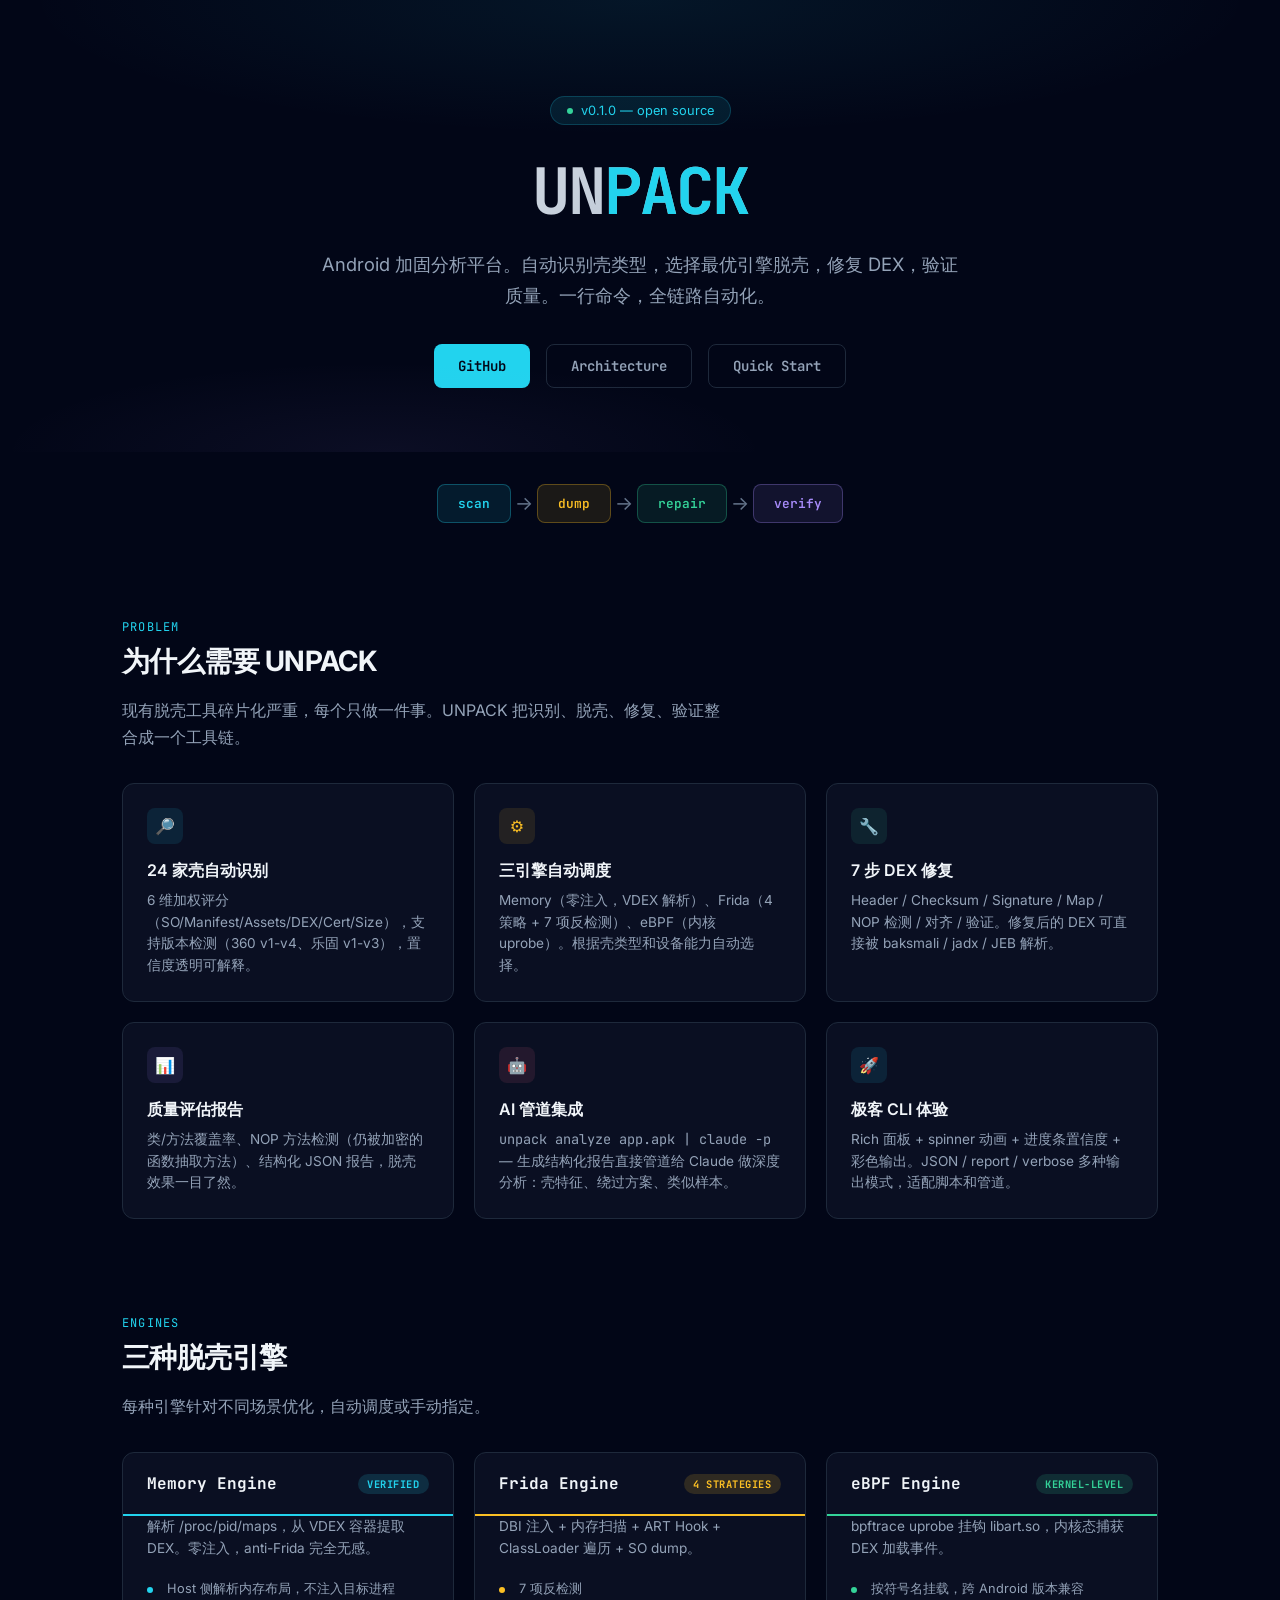
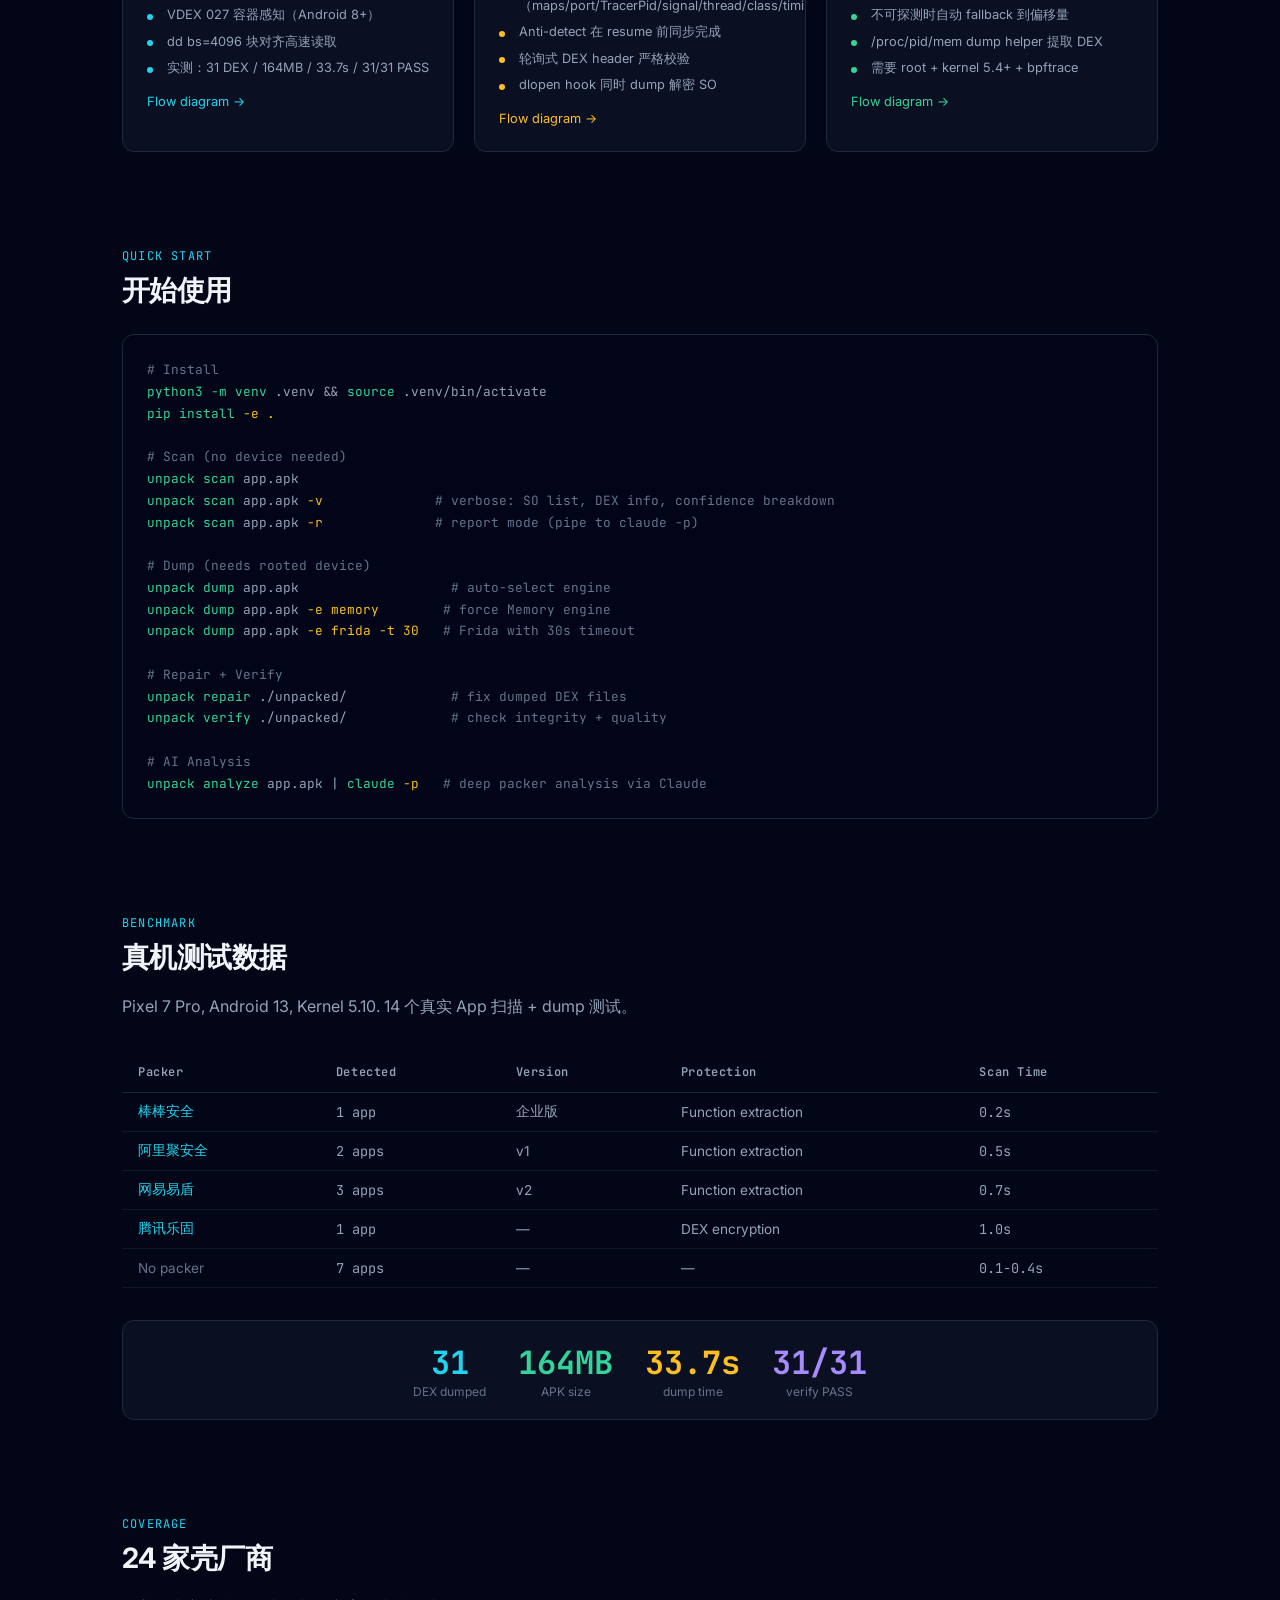
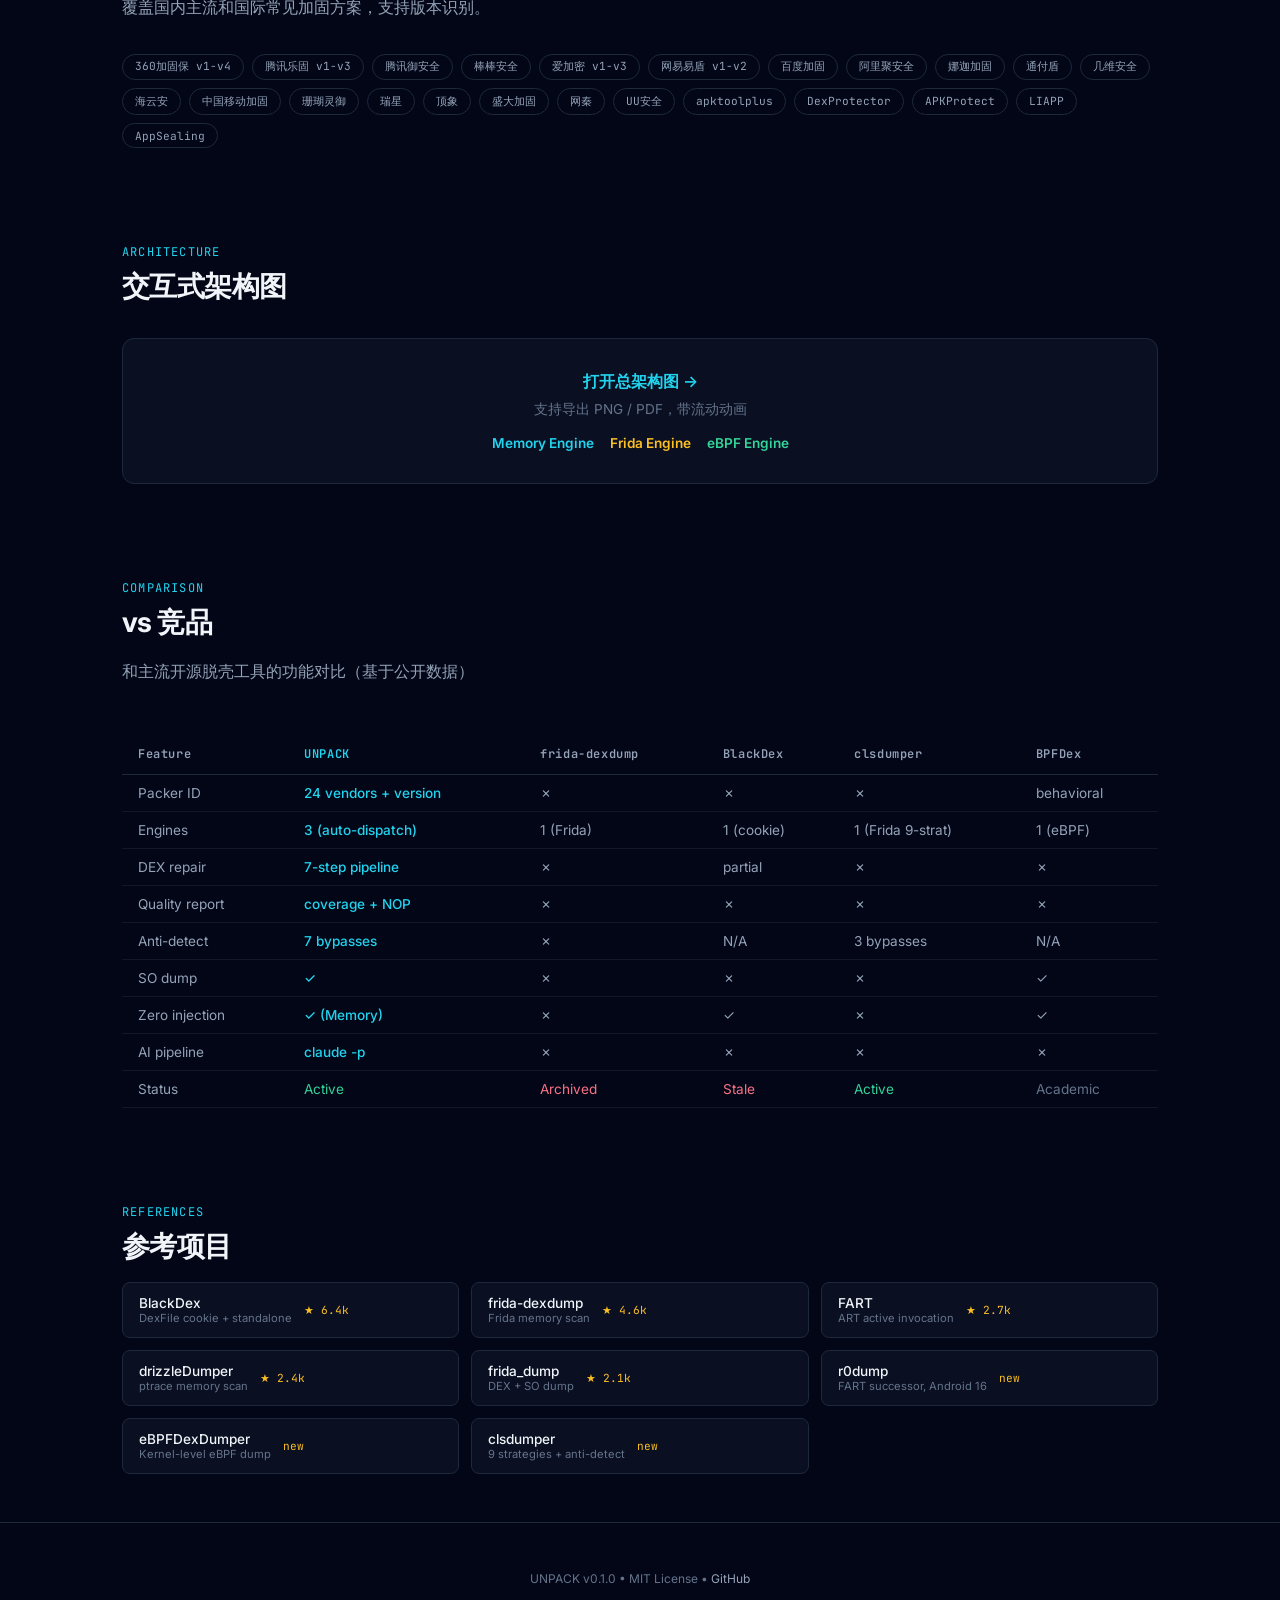
==== docs/index.html @ ff716030 "Add GitHub Pages site + competitor comparison + benchmark update - docs/index.html: professional lan" ====
<!DOCTYPE html>
<html lang="en">
<head>
  <meta charset="UTF-8">
  <meta name="viewport" content="width=device-width, initial-scale=1.0">
  <title>UNPACK — Android Unpacker</title>
  <link href="https://fonts.googleapis.com/css2?family=JetBrains+Mono:wght@400;500;600;700&family=Inter:wght@400;500;600;700&display=swap" rel="stylesheet">
  <style>
    :root {
      --bg: #020617;
      --bg-card: rgba(15, 23, 42, 0.6);
      --border: #1e293b;
      --text: #f1f5f9;
      --text-dim: #94a3b8;
      --text-muted: #64748b;
      --cyan: #22d3ee;
      --emerald: #34d399;
      --amber: #fbbf24;
      --violet: #a78bfa;
      --rose: #fb7185;
    }
    * { margin: 0; padding: 0; box-sizing: border-box; }
    body {
      font-family: 'Inter', system-ui, sans-serif;
      background: var(--bg);
      color: var(--text);
      min-height: 100vh;
      overflow-x: hidden;
    }
    code, .mono { font-family: 'JetBrains Mono', monospace; }

    /* Hero */
    .hero {
      position: relative;
      padding: 6rem 2rem 4rem;
      text-align: center;
      overflow: hidden;
    }
    .hero::before {
      content: '';
      position: absolute;
      inset: 0;
      background:
        radial-gradient(ellipse 80% 50% at 50% 0%, rgba(34,211,238,0.08) 0%, transparent 60%),
        radial-gradient(ellipse 60% 40% at 30% 100%, rgba(167,139,250,0.06) 0%, transparent 50%);
      pointer-events: none;
    }
    .hero-badge {
      display: inline-flex;
      align-items: center;
      gap: 0.5rem;
      background: rgba(34,211,238,0.1);
      border: 1px solid rgba(34,211,238,0.2);
      border-radius: 999px;
      padding: 0.375rem 1rem;
      font-size: 0.8rem;
      color: var(--cyan);
      margin-bottom: 1.5rem;
    }
    .hero-badge .dot {
      width: 6px; height: 6px;
      background: var(--emerald);
      border-radius: 50%;
      animation: pulse 2s infinite;
    }
    @keyframes pulse { 0%,100%{opacity:1} 50%{opacity:0.4} }
    .hero h1 {
      font-family: 'JetBrains Mono', monospace;
      font-size: clamp(2.5rem, 6vw, 4rem);
      font-weight: 700;
      letter-spacing: -0.03em;
      margin-bottom: 1rem;
      background: linear-gradient(135deg, #f1f5f9 0%, #94a3b8 100%);
      -webkit-background-clip: text;
      -webkit-text-fill-color: transparent;
    }
    .hero h1 span { -webkit-text-fill-color: var(--cyan); }
    .hero p {
      font-size: 1.15rem;
      color: var(--text-dim);
      max-width: 640px;
      margin: 0 auto 2rem;
      line-height: 1.7;
    }
    .hero-actions {
      display: flex;
      gap: 1rem;
      justify-content: center;
      flex-wrap: wrap;
    }
    .btn {
      display: inline-flex;
      align-items: center;
      gap: 0.5rem;
      padding: 0.75rem 1.5rem;
      border-radius: 0.5rem;
      font-family: 'JetBrains Mono', monospace;
      font-size: 0.875rem;
      font-weight: 600;
      text-decoration: none;
      transition: all 0.2s;
    }
    .btn-primary {
      background: var(--cyan);
      color: var(--bg);
    }
    .btn-primary:hover { background: #06b6d4; }
    .btn-ghost {
      background: transparent;
      color: var(--text-dim);
      border: 1px solid var(--border);
    }
    .btn-ghost:hover { color: var(--text); border-color: #334155; }

    /* Pipeline */
    .pipeline {
      display: flex;
      justify-content: center;
      gap: 0;
      padding: 2rem 2rem 3rem;
      flex-wrap: wrap;
    }
    .pipe-step {
      display: flex;
      align-items: center;
      gap: 0;
    }
    .pipe-box {
      padding: 0.625rem 1.25rem;
      border-radius: 0.5rem;
      font-family: 'JetBrains Mono', monospace;
      font-size: 0.8rem;
      font-weight: 600;
      border: 1px solid;
    }
    .pipe-arrow {
      color: var(--text-muted);
      font-size: 1.2rem;
      padding: 0 0.25rem;
    }
    .pipe-scan { background: rgba(34,211,238,0.1); border-color: rgba(34,211,238,0.3); color: var(--cyan); }
    .pipe-dump { background: rgba(251,191,36,0.1); border-color: rgba(251,191,36,0.3); color: var(--amber); }
    .pipe-repair { background: rgba(52,211,153,0.1); border-color: rgba(52,211,153,0.3); color: var(--emerald); }
    .pipe-verify { background: rgba(167,139,250,0.1); border-color: rgba(167,139,250,0.3); color: var(--violet); }

    /* Sections */
    .section {
      max-width: 1100px;
      margin: 0 auto;
      padding: 3rem 2rem;
    }
    .section-label {
      font-family: 'JetBrains Mono', monospace;
      font-size: 0.75rem;
      letter-spacing: 0.1em;
      text-transform: uppercase;
      color: var(--cyan);
      margin-bottom: 0.5rem;
    }
    .section h2 {
      font-size: 1.75rem;
      font-weight: 700;
      margin-bottom: 1rem;
      letter-spacing: -0.02em;
    }
    .section-desc {
      color: var(--text-dim);
      font-size: 1rem;
      max-width: 600px;
      margin-bottom: 2rem;
      line-height: 1.7;
    }

    /* Feature grid */
    .features {
      display: grid;
      grid-template-columns: repeat(auto-fit, minmax(300px, 1fr));
      gap: 1.25rem;
    }
    .feature-card {
      background: var(--bg-card);
      border: 1px solid var(--border);
      border-radius: 0.75rem;
      padding: 1.5rem;
      transition: border-color 0.2s;
    }
    .feature-card:hover { border-color: #334155; }
    .feature-icon {
      width: 36px; height: 36px;
      border-radius: 0.5rem;
      display: flex;
      align-items: center;
      justify-content: center;
      font-size: 1rem;
      margin-bottom: 1rem;
    }
    .feature-card h3 {
      font-size: 1rem;
      font-weight: 600;
      margin-bottom: 0.5rem;
    }
    .feature-card p {
      font-size: 0.85rem;
      color: var(--text-dim);
      line-height: 1.6;
    }

    /* Engine cards */
    .engines {
      display: grid;
      grid-template-columns: repeat(auto-fit, minmax(300px, 1fr));
      gap: 1.25rem;
    }
    .engine-card {
      background: var(--bg-card);
      border: 1px solid var(--border);
      border-radius: 0.75rem;
      overflow: hidden;
      transition: border-color 0.2s;
    }
    .engine-card:hover { border-color: #334155; }
    .engine-header {
      padding: 1.25rem 1.5rem;
      display: flex;
      align-items: center;
      justify-content: space-between;
    }
    .engine-header h3 {
      font-family: 'JetBrains Mono', monospace;
      font-size: 1rem;
      font-weight: 700;
    }
    .engine-badge {
      font-family: 'JetBrains Mono', monospace;
      font-size: 0.65rem;
      font-weight: 700;
      padding: 0.2rem 0.6rem;
      border-radius: 999px;
      letter-spacing: 0.05em;
    }
    .engine-body {
      padding: 0 1.5rem 1.5rem;
    }
    .engine-body p {
      font-size: 0.85rem;
      color: var(--text-dim);
      line-height: 1.6;
      margin-bottom: 1rem;
    }
    .engine-body ul {
      list-style: none;
      font-size: 0.8rem;
      color: var(--text-dim);
    }
    .engine-body li {
      padding: 0.3rem 0;
      padding-left: 1.25rem;
      position: relative;
    }
    .engine-body li::before {
      content: '';
      position: absolute;
      left: 0; top: 0.7rem;
      width: 6px; height: 6px;
      border-radius: 50%;
    }
    .engine-link {
      display: inline-flex;
      align-items: center;
      gap: 0.25rem;
      font-size: 0.8rem;
      margin-top: 0.75rem;
      text-decoration: none;
      transition: color 0.2s;
    }

    .e-memory .engine-header { border-bottom: 2px solid var(--cyan); }
    .e-memory .engine-badge { background: rgba(34,211,238,0.15); color: var(--cyan); }
    .e-memory li::before { background: var(--cyan); }
    .e-memory .engine-link { color: var(--cyan); }
    .e-memory .engine-link:hover { color: #06b6d4; }

    .e-frida .engine-header { border-bottom: 2px solid var(--amber); }
    .e-frida .engine-badge { background: rgba(251,191,36,0.15); color: var(--amber); }
    .e-frida li::before { background: var(--amber); }
    .e-frida .engine-link { color: var(--amber); }

    .e-ebpf .engine-header { border-bottom: 2px solid var(--emerald); }
    .e-ebpf .engine-badge { background: rgba(52,211,153,0.15); color: var(--emerald); }
    .e-ebpf li::before { background: var(--emerald); }
    .e-ebpf .engine-link { color: var(--emerald); }

    /* Benchmark */
    .bench-table {
      width: 100%;
      border-collapse: collapse;
      font-size: 0.85rem;
      margin-top: 1rem;
    }
    .bench-table th {
      text-align: left;
      padding: 0.75rem 1rem;
      font-family: 'JetBrains Mono', monospace;
      font-size: 0.75rem;
      font-weight: 600;
      color: var(--text-dim);
      letter-spacing: 0.05em;
      border-bottom: 1px solid var(--border);
    }
    .bench-table td {
      padding: 0.625rem 1rem;
      border-bottom: 1px solid rgba(30,41,59,0.5);
      color: var(--text-dim);
    }
    .bench-table tr:hover td { color: var(--text); }
    .bench-table .packer { color: var(--cyan); font-weight: 500; }
    .bench-table .score { font-family: 'JetBrains Mono', monospace; }

    /* Code block */
    .code-block {
      background: rgba(2, 6, 23, 0.8);
      border: 1px solid var(--border);
      border-radius: 0.75rem;
      padding: 1.5rem;
      overflow-x: auto;
      margin-top: 1.5rem;
    }
    .code-block pre {
      font-family: 'JetBrains Mono', monospace;
      font-size: 0.8rem;
      line-height: 1.7;
      color: var(--text-dim);
    }
    .code-block .cmd { color: var(--emerald); }
    .code-block .flag { color: var(--amber); }
    .code-block .comment { color: var(--text-muted); }

    /* Packer grid */
    .packer-grid {
      display: flex;
      flex-wrap: wrap;
      gap: 0.5rem;
      margin-top: 1rem;
    }
    .packer-tag {
      font-family: 'JetBrains Mono', monospace;
      font-size: 0.7rem;
      padding: 0.3rem 0.75rem;
      border-radius: 999px;
      border: 1px solid var(--border);
      color: var(--text-dim);
      transition: all 0.2s;
    }
    .packer-tag:hover { border-color: var(--cyan); color: var(--cyan); }

    /* Architecture diagram link */
    .arch-banner {
      background: var(--bg-card);
      border: 1px solid var(--border);
      border-radius: 0.75rem;
      padding: 2rem;
      text-align: center;
      margin-top: 2rem;
    }
    .arch-banner a {
      color: var(--cyan);
      text-decoration: none;
      font-weight: 600;
    }
    .arch-banner a:hover { text-decoration: underline; }
    .arch-banner p {
      color: var(--text-muted);
      font-size: 0.85rem;
      margin-top: 0.5rem;
    }

    /* References */
    .ref-grid {
      display: grid;
      grid-template-columns: repeat(auto-fill, minmax(280px, 1fr));
      gap: 0.75rem;
      margin-top: 1rem;
    }
    .ref-item {
      display: flex;
      align-items: center;
      gap: 0.75rem;
      padding: 0.75rem 1rem;
      background: var(--bg-card);
      border: 1px solid var(--border);
      border-radius: 0.5rem;
      text-decoration: none;
      transition: border-color 0.2s;
    }
    .ref-item:hover { border-color: #334155; }
    .ref-stars {
      font-family: 'JetBrains Mono', monospace;
      font-size: 0.7rem;
      color: var(--amber);
      white-space: nowrap;
    }
    .ref-name { font-size: 0.85rem; color: var(--text); font-weight: 500; }
    .ref-desc { font-size: 0.7rem; color: var(--text-muted); }

    /* Footer */
    footer {
      text-align: center;
      padding: 3rem 2rem;
      color: var(--text-muted);
      font-size: 0.75rem;
      border-top: 1px solid var(--border);
    }
    footer a { color: var(--text-dim); text-decoration: none; }
    footer a:hover { color: var(--text); }

    @media (max-width: 640px) {
      .hero { padding: 4rem 1.5rem 2rem; }
      .section { padding: 2rem 1.5rem; }
      .pipeline { gap: 0.25rem; }
      .pipe-box { padding: 0.5rem 0.75rem; font-size: 0.7rem; }
    }
  </style>
</head>
<body>

  <!-- Hero -->
  <section class="hero">
    <div class="hero-badge">
      <span class="dot"></span>
      v0.1.0 &mdash; open source
    </div>
    <h1>UN<span>PACK</span></h1>
    <p>Android 加固分析平台。自动识别壳类型，选择最优引擎脱壳，修复 DEX，验证质量。一行命令，全链路自动化。</p>
    <div class="hero-actions">
      <a href="https://github.com/overkazaf/unpack" class="btn btn-primary">GitHub</a>
      <a href="architecture.html" class="btn btn-ghost">Architecture</a>
      <a href="#quickstart" class="btn btn-ghost">Quick Start</a>
    </div>
  </section>

  <!-- Pipeline -->
  <div class="pipeline">
    <div class="pipe-step"><span class="pipe-box pipe-scan">scan</span><span class="pipe-arrow">&rarr;</span></div>
    <div class="pipe-step"><span class="pipe-box pipe-dump">dump</span><span class="pipe-arrow">&rarr;</span></div>
    <div class="pipe-step"><span class="pipe-box pipe-repair">repair</span><span class="pipe-arrow">&rarr;</span></div>
    <div class="pipe-step"><span class="pipe-box pipe-verify">verify</span></div>
  </div>

  <!-- Why -->
  <section class="section">
    <div class="section-label">Problem</div>
    <h2>为什么需要 UNPACK</h2>
    <p class="section-desc">现有脱壳工具碎片化严重，每个只做一件事。UNPACK 把识别、脱壳、修复、验证整合成一个工具链。</p>
    <div class="features">
      <div class="feature-card">
        <div class="feature-icon" style="background:rgba(34,211,238,0.1);color:var(--cyan)">&#128270;</div>
        <h3>24 家壳自动识别</h3>
        <p>6 维加权评分（SO/Manifest/Assets/DEX/Cert/Size），支持版本检测（360 v1-v4、乐固 v1-v3），置信度透明可解释。</p>
      </div>
      <div class="feature-card">
        <div class="feature-icon" style="background:rgba(251,191,36,0.1);color:var(--amber)">&#9881;</div>
        <h3>三引擎自动调度</h3>
        <p>Memory（零注入，VDEX 解析）、Frida（4 策略 + 7 项反检测）、eBPF（内核 uprobe）。根据壳类型和设备能力自动选择。</p>
      </div>
      <div class="feature-card">
        <div class="feature-icon" style="background:rgba(52,211,153,0.1);color:var(--emerald)">&#128295;</div>
        <h3>7 步 DEX 修复</h3>
        <p>Header / Checksum / Signature / Map / NOP 检测 / 对齐 / 验证。修复后的 DEX 可直接被 baksmali / jadx / JEB 解析。</p>
      </div>
      <div class="feature-card">
        <div class="feature-icon" style="background:rgba(167,139,250,0.1);color:var(--violet)">&#128202;</div>
        <h3>质量评估报告</h3>
        <p>类/方法覆盖率、NOP 方法检测（仍被加密的函数抽取方法）、结构化 JSON 报告，脱壳效果一目了然。</p>
      </div>
      <div class="feature-card">
        <div class="feature-icon" style="background:rgba(251,113,133,0.1);color:var(--rose)">&#129302;</div>
        <h3>AI 管道集成</h3>
        <p><code class="mono">unpack analyze app.apk | claude -p</code> &mdash; 生成结构化报告直接管道给 Claude 做深度分析：壳特征、绕过方案、类似样本。</p>
      </div>
      <div class="feature-card">
        <div class="feature-icon" style="background:rgba(34,211,238,0.1);color:var(--cyan)">&#128640;</div>
        <h3>极客 CLI 体验</h3>
        <p>Rich 面板 + spinner 动画 + 进度条置信度 + 彩色输出。JSON / report / verbose 多种输出模式，适配脚本和管道。</p>
      </div>
    </div>
  </section>

  <!-- Engines -->
  <section class="section">
    <div class="section-label">Engines</div>
    <h2>三种脱壳引擎</h2>
    <p class="section-desc">每种引擎针对不同场景优化，自动调度或手动指定。</p>
    <div class="engines">
      <div class="engine-card e-memory">
        <div class="engine-header">
          <h3>Memory Engine</h3>
          <span class="engine-badge">VERIFIED</span>
        </div>
        <div class="engine-body">
          <p>解析 /proc/pid/maps，从 VDEX 容器提取 DEX。零注入，anti-Frida 完全无感。</p>
          <ul>
            <li>Host 侧解析内存布局，不注入目标进程</li>
            <li>VDEX 027 容器感知（Android 8+）</li>
            <li>dd bs=4096 块对齐高速读取</li>
            <li>实测：31 DEX / 164MB / 33.7s / 31/31 PASS</li>
          </ul>
          <a href="engine-memory.html" class="engine-link">Flow diagram &rarr;</a>
        </div>
      </div>
      <div class="engine-card e-frida">
        <div class="engine-header">
          <h3>Frida Engine</h3>
          <span class="engine-badge">4 STRATEGIES</span>
        </div>
        <div class="engine-body">
          <p>DBI 注入 + 内存扫描 + ART Hook + ClassLoader 遍历 + SO dump。</p>
          <ul>
            <li>7 项反检测（maps/port/TracerPid/signal/thread/class/timing）</li>
            <li>Anti-detect 在 resume 前同步完成</li>
            <li>轮询式 DEX header 严格校验</li>
            <li>dlopen hook 同时 dump 解密 SO</li>
          </ul>
          <a href="engine-frida.html" class="engine-link">Flow diagram &rarr;</a>
        </div>
      </div>
      <div class="engine-card e-ebpf">
        <div class="engine-header">
          <h3>eBPF Engine</h3>
          <span class="engine-badge">KERNEL-LEVEL</span>
        </div>
        <div class="engine-body">
          <p>bpftrace uprobe 挂钩 libart.so，内核态捕获 DEX 加载事件。</p>
          <ul>
            <li>按符号名挂载，跨 Android 版本兼容</li>
            <li>不可探测时自动 fallback 到偏移量</li>
            <li>/proc/pid/mem dump helper 提取 DEX</li>
            <li>需要 root + kernel 5.4+ + bpftrace</li>
          </ul>
          <a href="engine-ebpf.html" class="engine-link">Flow diagram &rarr;</a>
        </div>
      </div>
    </div>
  </section>

  <!-- Quick Start -->
  <section class="section" id="quickstart">
    <div class="section-label">Quick Start</div>
    <h2>开始使用</h2>
    <div class="code-block"><pre><span class="comment"># Install</span>
<span class="cmd">python3 -m venv</span> .venv && <span class="cmd">source</span> .venv/bin/activate
<span class="cmd">pip install</span> <span class="flag">-e .</span>

<span class="comment"># Scan (no device needed)</span>
<span class="cmd">unpack scan</span> app.apk
<span class="cmd">unpack scan</span> app.apk <span class="flag">-v</span>              <span class="comment"># verbose: SO list, DEX info, confidence breakdown</span>
<span class="cmd">unpack scan</span> app.apk <span class="flag">-r</span>              <span class="comment"># report mode (pipe to claude -p)</span>

<span class="comment"># Dump (needs rooted device)</span>
<span class="cmd">unpack dump</span> app.apk                   <span class="comment"># auto-select engine</span>
<span class="cmd">unpack dump</span> app.apk <span class="flag">-e memory</span>        <span class="comment"># force Memory engine</span>
<span class="cmd">unpack dump</span> app.apk <span class="flag">-e frida -t 30</span>   <span class="comment"># Frida with 30s timeout</span>

<span class="comment"># Repair + Verify</span>
<span class="cmd">unpack repair</span> ./unpacked/             <span class="comment"># fix dumped DEX files</span>
<span class="cmd">unpack verify</span> ./unpacked/             <span class="comment"># check integrity + quality</span>

<span class="comment"># AI Analysis</span>
<span class="cmd">unpack analyze</span> app.apk | <span class="cmd">claude</span> <span class="flag">-p</span>   <span class="comment"># deep packer analysis via Claude</span></pre>
    </div>
  </section>

  <!-- Benchmark -->
  <section class="section">
    <div class="section-label">Benchmark</div>
    <h2>真机测试数据</h2>
    <p class="section-desc">Pixel 7 Pro, Android 13, Kernel 5.10. 14 个真实 App 扫描 + dump 测试。</p>
    <table class="bench-table">
      <thead>
        <tr><th>Packer</th><th>Detected</th><th>Version</th><th>Protection</th><th>Scan Time</th></tr>
      </thead>
      <tbody>
        <tr><td class="packer">&#26834;&#26834;&#23433;&#20840;</td><td class="score">1 app</td><td>&#20225;&#19994;&#29256;</td><td>Function extraction</td><td class="score">0.2s</td></tr>
        <tr><td class="packer">&#38463;&#37324;&#32858;&#23433;&#20840;</td><td class="score">2 apps</td><td>v1</td><td>Function extraction</td><td class="score">0.5s</td></tr>
        <tr><td class="packer">&#32593;&#26131;&#26131;&#30462;</td><td class="score">3 apps</td><td>v2</td><td>Function extraction</td><td class="score">0.7s</td></tr>
        <tr><td class="packer">&#33150;&#35759;&#20048;&#22266;</td><td class="score">1 app</td><td>&mdash;</td><td>DEX encryption</td><td class="score">1.0s</td></tr>
        <tr><td style="color:var(--text-muted)">No packer</td><td class="score">7 apps</td><td>&mdash;</td><td>&mdash;</td><td class="score">0.1-0.4s</td></tr>
      </tbody>
    </table>

    <div style="margin-top:2rem; padding:1.25rem; background:var(--bg-card); border:1px solid var(--border); border-radius:0.75rem;">
      <div style="display:flex; gap:2rem; flex-wrap:wrap; justify-content:center; text-align:center;">
        <div>
          <div style="font-family:'JetBrains Mono',monospace; font-size:2rem; font-weight:700; color:var(--cyan);">31</div>
          <div style="font-size:0.75rem; color:var(--text-muted);">DEX dumped</div>
        </div>
        <div>
          <div style="font-family:'JetBrains Mono',monospace; font-size:2rem; font-weight:700; color:var(--emerald);">164MB</div>
          <div style="font-size:0.75rem; color:var(--text-muted);">APK size</div>
        </div>
        <div>
          <div style="font-family:'JetBrains Mono',monospace; font-size:2rem; font-weight:700; color:var(--amber);">33.7s</div>
          <div style="font-size:0.75rem; color:var(--text-muted);">dump time</div>
        </div>
        <div>
          <div style="font-family:'JetBrains Mono',monospace; font-size:2rem; font-weight:700; color:var(--violet);">31/31</div>
          <div style="font-size:0.75rem; color:var(--text-muted);">verify PASS</div>
        </div>
      </div>
    </div>
  </section>

  <!-- Supported Packers -->
  <section class="section">
    <div class="section-label">Coverage</div>
    <h2>24 家壳厂商</h2>
    <p class="section-desc">覆盖国内主流和国际常见加固方案，支持版本识别。</p>
    <div class="packer-grid">
      <span class="packer-tag">360&#21152;&#22266;&#20445; v1-v4</span>
      <span class="packer-tag">&#33150;&#35759;&#20048;&#22266; v1-v3</span>
      <span class="packer-tag">&#33150;&#35759;&#24481;&#23433;&#20840;</span>
      <span class="packer-tag">&#26834;&#26834;&#23433;&#20840;</span>
      <span class="packer-tag">&#29233;&#21152;&#23494; v1-v3</span>
      <span class="packer-tag">&#32593;&#26131;&#26131;&#30462; v1-v2</span>
      <span class="packer-tag">&#30334;&#24230;&#21152;&#22266;</span>
      <span class="packer-tag">&#38463;&#37324;&#32858;&#23433;&#20840;</span>
      <span class="packer-tag">&#23068;&#36838;&#21152;&#22266;</span>
      <span class="packer-tag">&#36890;&#20184;&#30462;</span>
      <span class="packer-tag">&#20960;&#32500;&#23433;&#20840;</span>
      <span class="packer-tag">&#28023;&#20113;&#23433;</span>
      <span class="packer-tag">&#20013;&#22269;&#31227;&#21160;&#21152;&#22266;</span>
      <span class="packer-tag">&#29642;&#29786;&#28789;&#24481;</span>
      <span class="packer-tag">&#29790;&#26143;</span>
      <span class="packer-tag">&#39030;&#35937;</span>
      <span class="packer-tag">&#30427;&#22823;&#21152;&#22266;</span>
      <span class="packer-tag">&#32593;&#31206;</span>
      <span class="packer-tag">UU&#23433;&#20840;</span>
      <span class="packer-tag">apktoolplus</span>
      <span class="packer-tag">DexProtector</span>
      <span class="packer-tag">APKProtect</span>
      <span class="packer-tag">LIAPP</span>
      <span class="packer-tag">AppSealing</span>
    </div>
  </section>

  <!-- Architecture -->
  <section class="section">
    <div class="section-label">Architecture</div>
    <h2>交互式架构图</h2>
    <div class="arch-banner">
      <a href="architecture.html">打开总架构图 &rarr;</a>
      <p>支持导出 PNG / PDF，带流动动画</p>
      <div style="display:flex; gap:1rem; justify-content:center; margin-top:1rem;">
        <a href="engine-memory.html" style="color:var(--cyan); font-size:0.85rem; text-decoration:none;">Memory Engine</a>
        <a href="engine-frida.html" style="color:var(--amber); font-size:0.85rem; text-decoration:none;">Frida Engine</a>
        <a href="engine-ebpf.html" style="color:var(--emerald); font-size:0.85rem; text-decoration:none;">eBPF Engine</a>
      </div>
    </div>
  </section>

  <!-- Comparison -->
  <section class="section">
    <div class="section-label">Comparison</div>
    <h2>vs 竞品</h2>
    <p class="section-desc">和主流开源脱壳工具的功能对比（基于公开数据）</p>
    <div style="overflow-x:auto;">
    <table class="bench-table" style="min-width:700px;">
      <thead>
        <tr><th>Feature</th><th style="color:var(--cyan)">UNPACK</th><th>frida-dexdump</th><th>BlackDex</th><th>clsdumper</th><th>BPFDex</th></tr>
      </thead>
      <tbody>
        <tr><td>Packer ID</td><td class="packer">24 vendors + version</td><td>&#10007;</td><td>&#10007;</td><td>&#10007;</td><td>behavioral</td></tr>
        <tr><td>Engines</td><td class="packer">3 (auto-dispatch)</td><td>1 (Frida)</td><td>1 (cookie)</td><td>1 (Frida 9-strat)</td><td>1 (eBPF)</td></tr>
        <tr><td>DEX repair</td><td class="packer">7-step pipeline</td><td>&#10007;</td><td>partial</td><td>&#10007;</td><td>&#10007;</td></tr>
        <tr><td>Quality report</td><td class="packer">coverage + NOP</td><td>&#10007;</td><td>&#10007;</td><td>&#10007;</td><td>&#10007;</td></tr>
        <tr><td>Anti-detect</td><td class="packer">7 bypasses</td><td>&#10007;</td><td>N/A</td><td>3 bypasses</td><td>N/A</td></tr>
        <tr><td>SO dump</td><td class="packer">&#10003;</td><td>&#10007;</td><td>&#10007;</td><td>&#10007;</td><td>&#10003;</td></tr>
        <tr><td>Zero injection</td><td class="packer">&#10003; (Memory)</td><td>&#10007;</td><td>&#10003;</td><td>&#10007;</td><td>&#10003;</td></tr>
        <tr><td>AI pipeline</td><td class="packer">claude -p</td><td>&#10007;</td><td>&#10007;</td><td>&#10007;</td><td>&#10007;</td></tr>
        <tr><td>Status</td><td style="color:var(--emerald)">Active</td><td style="color:var(--rose)">Archived</td><td style="color:var(--rose)">Stale</td><td style="color:var(--emerald)">Active</td><td style="color:var(--text-muted)">Academic</td></tr>
      </tbody>
    </table>
    </div>
  </section>

  <!-- References -->
  <section class="section">
    <div class="section-label">References</div>
    <h2>参考项目</h2>
    <div class="ref-grid">
      <a href="https://github.com/CodingGay/BlackDex" class="ref-item"><div><div class="ref-name">BlackDex</div><div class="ref-desc">DexFile cookie + standalone</div></div><span class="ref-stars">&#9733; 6.4k</span></a>
      <a href="https://github.com/hluwa/frida-dexdump" class="ref-item"><div><div class="ref-name">frida-dexdump</div><div class="ref-desc">Frida memory scan</div></div><span class="ref-stars">&#9733; 4.6k</span></a>
      <a href="https://github.com/hanbinglengyue/FART" class="ref-item"><div><div class="ref-name">FART</div><div class="ref-desc">ART active invocation</div></div><span class="ref-stars">&#9733; 2.7k</span></a>
      <a href="https://github.com/DrizzleRisk/drizzleDumper" class="ref-item"><div><div class="ref-name">drizzleDumper</div><div class="ref-desc">ptrace memory scan</div></div><span class="ref-stars">&#9733; 2.4k</span></a>
      <a href="https://github.com/lasting-yang/frida_dump" class="ref-item"><div><div class="ref-name">frida_dump</div><div class="ref-desc">DEX + SO dump</div></div><span class="ref-stars">&#9733; 2.1k</span></a>
      <a href="https://github.com/tiwe0/r0dump" class="ref-item"><div><div class="ref-name">r0dump</div><div class="ref-desc">FART successor, Android 16</div></div><span class="ref-stars">new</span></a>
      <a href="https://github.com/LLeavesG/eBPFDexDumper" class="ref-item"><div><div class="ref-name">eBPFDexDumper</div><div class="ref-desc">Kernel-level eBPF dump</div></div><span class="ref-stars">new</span></a>
      <a href="https://github.com/TheQmaks/clsdumper" class="ref-item"><div><div class="ref-name">clsdumper</div><div class="ref-desc">9 strategies + anti-detect</div></div><span class="ref-stars">new</span></a>
    </div>
  </section>

  <footer>
    <p>UNPACK v0.1.0 &bull; MIT License &bull; <a href="https://github.com/overkazaf/unpack">GitHub</a></p>
  </footer>

</body>
</html>
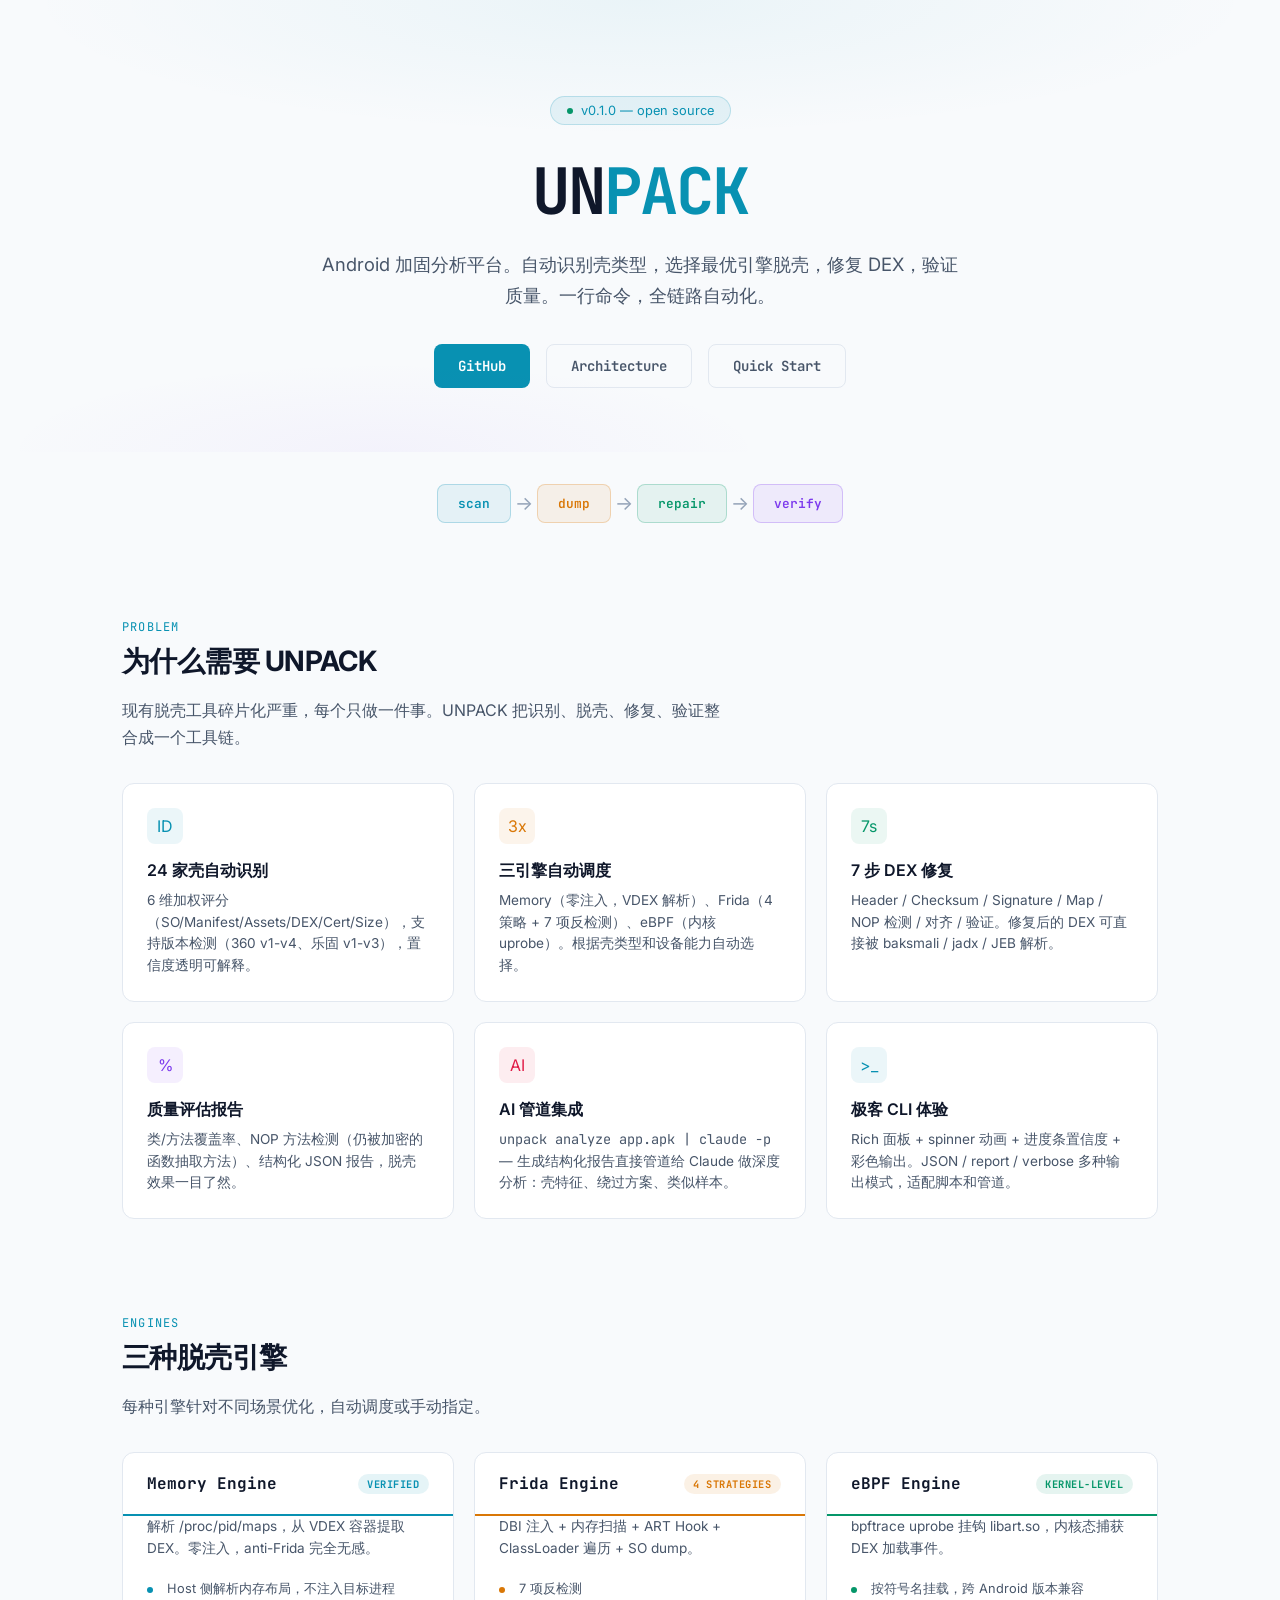
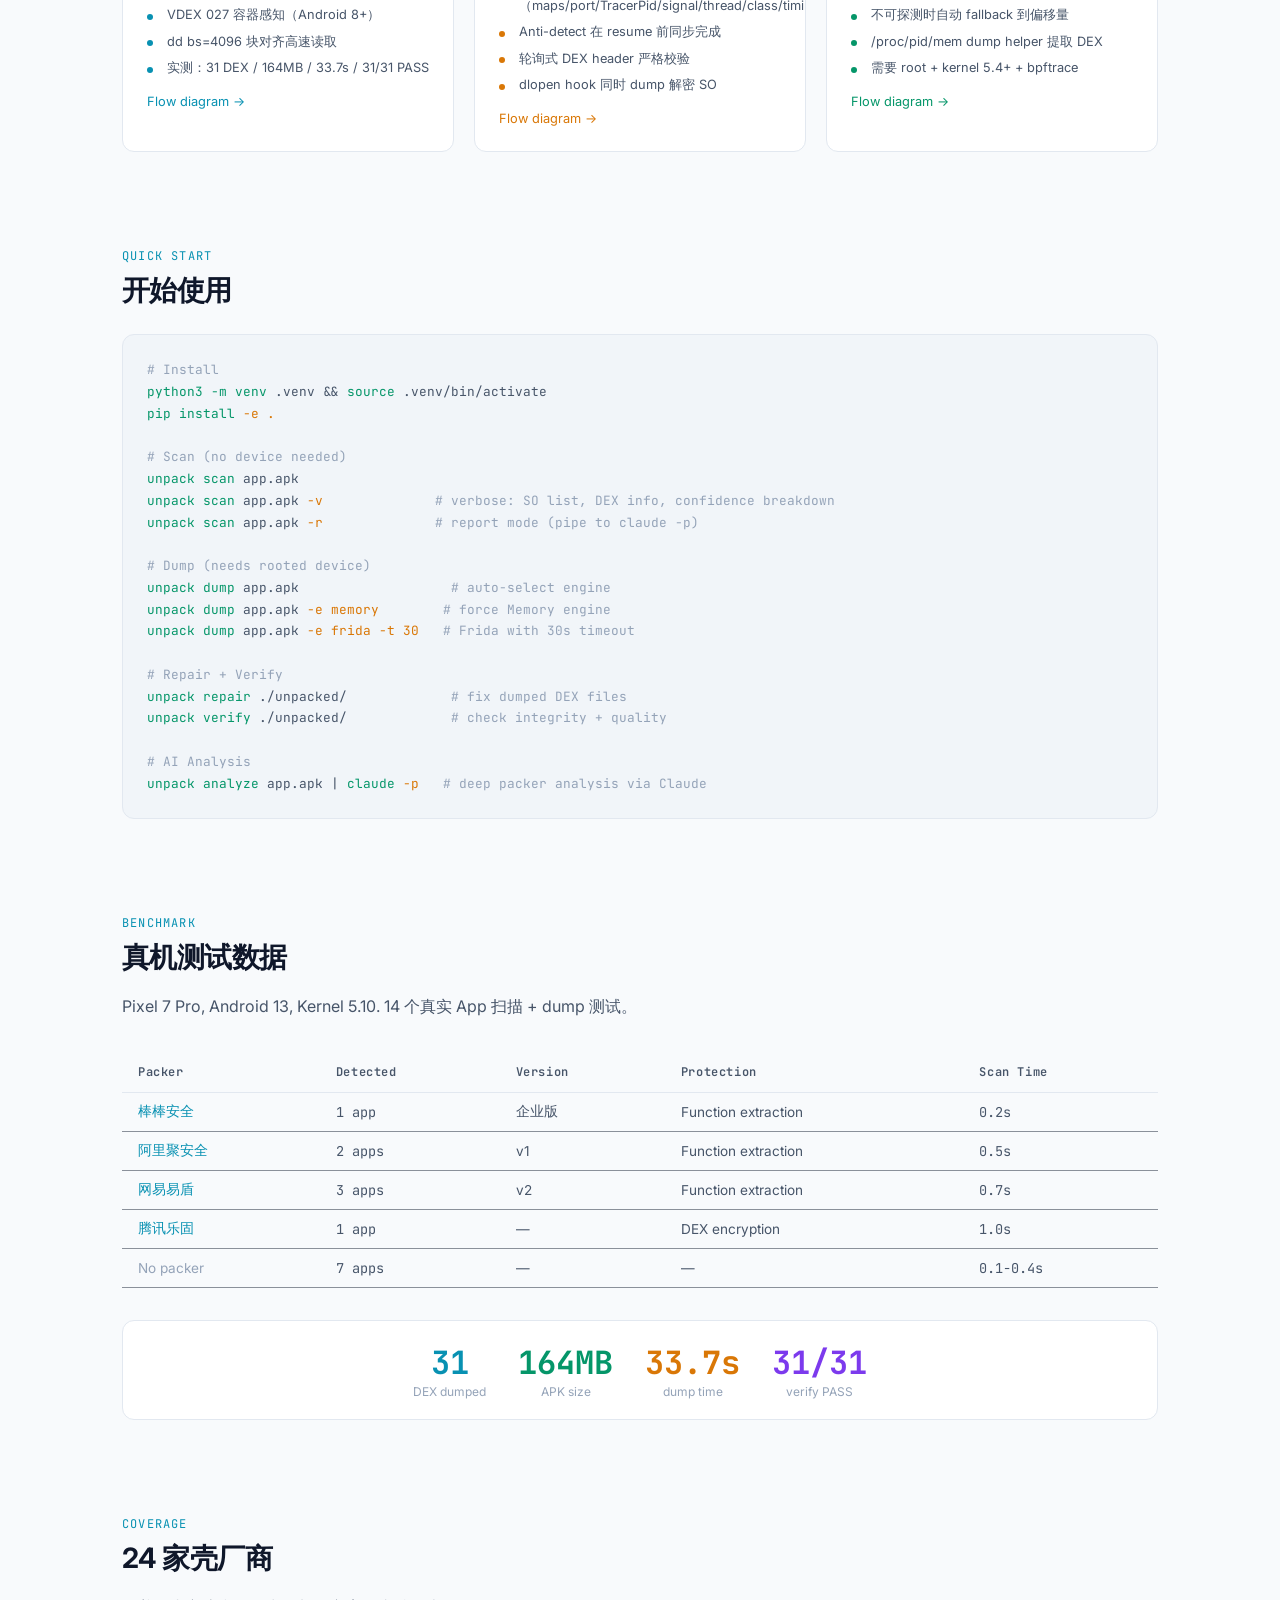
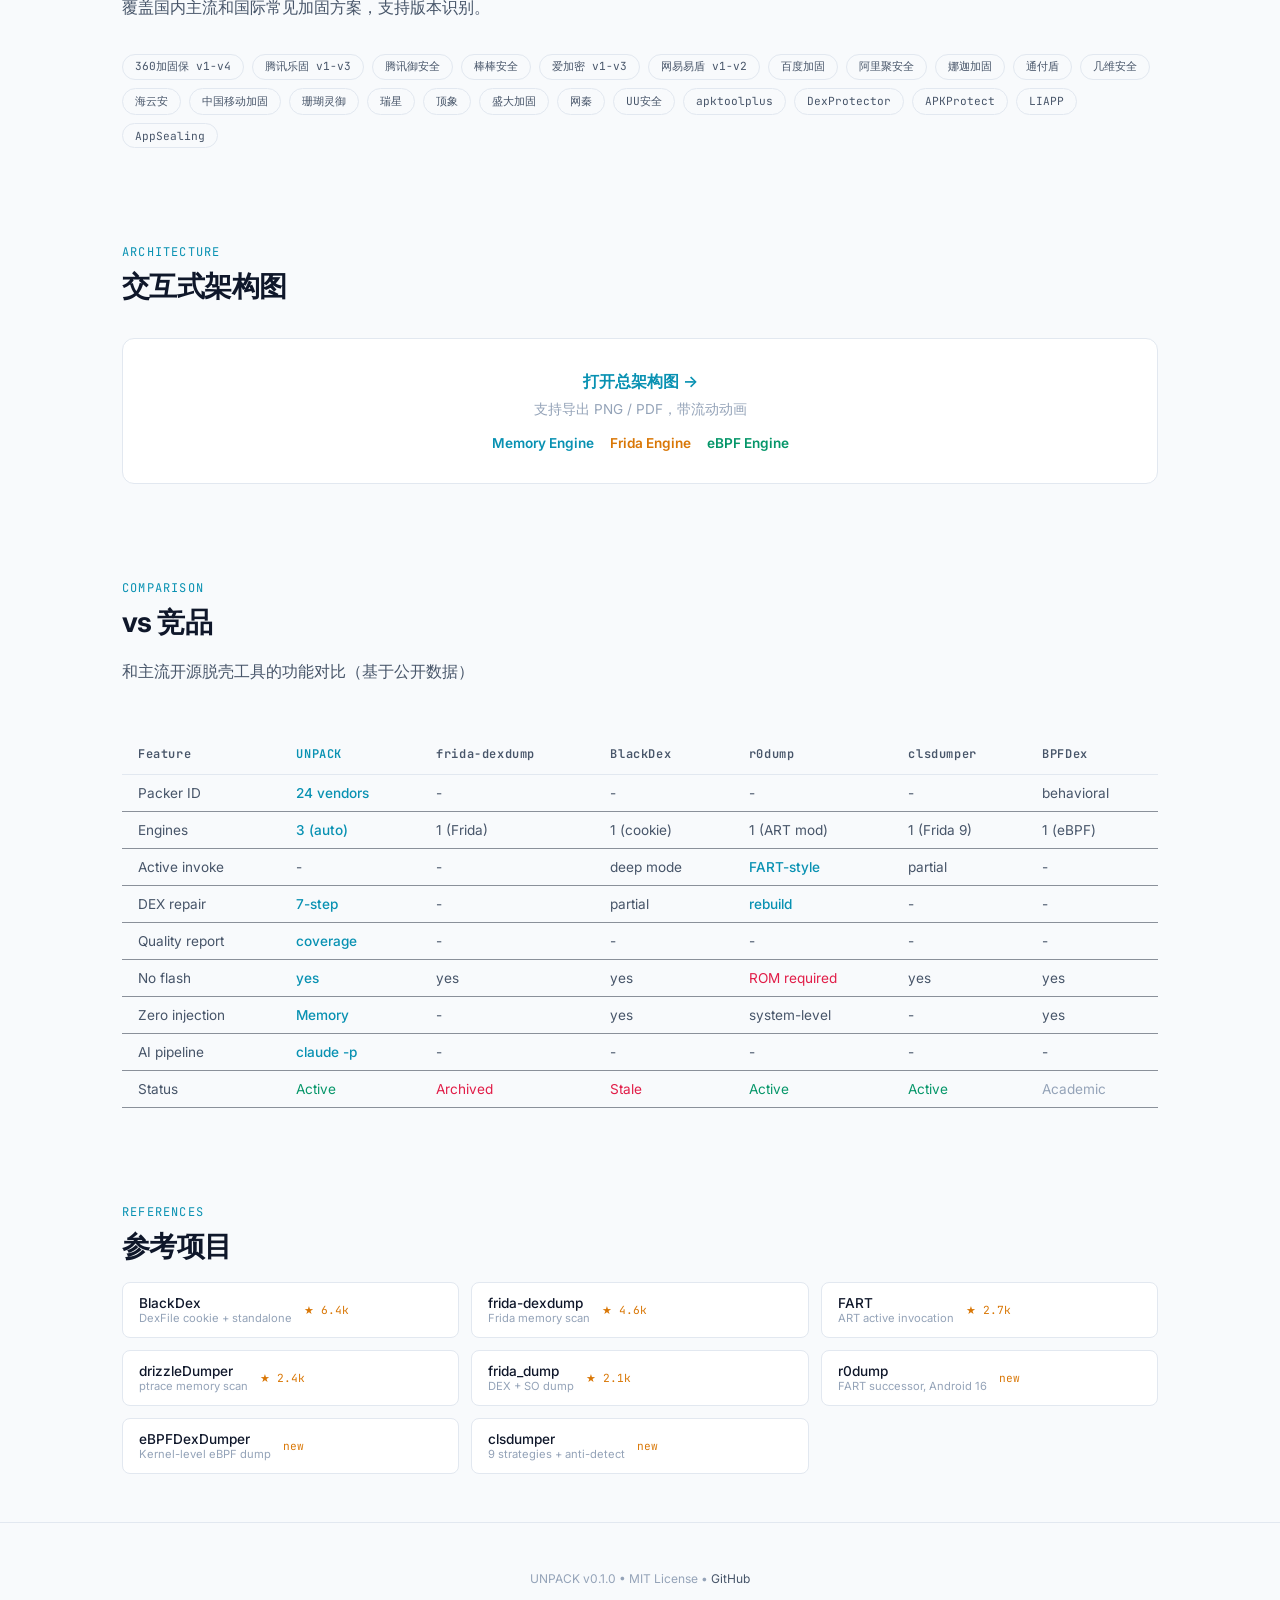
==== commit 127cbf32: "Light theme + r0dump comparison + remove emojis - Pages: switch to light/neutral theme (white bg, sl" ====
--- a/docs/index.html
+++ b/docs/index.html
@@ -7,17 +7,17 @@
   <link href="https://fonts.googleapis.com/css2?family=JetBrains+Mono:wght@400;500;600;700&family=Inter:wght@400;500;600;700&display=swap" rel="stylesheet">
   <style>
     :root {
-      --bg: #020617;
-      --bg-card: rgba(15, 23, 42, 0.6);
-      --border: #1e293b;
-      --text: #f1f5f9;
-      --text-dim: #94a3b8;
-      --text-muted: #64748b;
-      --cyan: #22d3ee;
-      --emerald: #34d399;
-      --amber: #fbbf24;
-      --violet: #a78bfa;
-      --rose: #fb7185;
+      --bg: #f8fafc;
+      --bg-card: #ffffff;
+      --border: #e2e8f0;
+      --text: #0f172a;
+      --text-dim: #475569;
+      --text-muted: #94a3b8;
+      --cyan: #0891b2;
+      --emerald: #059669;
+      --amber: #d97706;
+      --violet: #7c3aed;
+      --rose: #e11d48;
     }
     * { margin: 0; padding: 0; box-sizing: border-box; }
     body {
@@ -41,16 +41,16 @@
       position: absolute;
       inset: 0;
       background:
-        radial-gradient(ellipse 80% 50% at 50% 0%, rgba(34,211,238,0.08) 0%, transparent 60%),
-        radial-gradient(ellipse 60% 40% at 30% 100%, rgba(167,139,250,0.06) 0%, transparent 50%);
+        radial-gradient(ellipse 80% 50% at 50% 0%, rgba(8,145,178,0.06) 0%, transparent 60%),
+        radial-gradient(ellipse 60% 40% at 30% 100%, rgba(124,58,237,0.04) 0%, transparent 50%);
       pointer-events: none;
     }
     .hero-badge {
       display: inline-flex;
       align-items: center;
       gap: 0.5rem;
-      background: rgba(34,211,238,0.1);
-      border: 1px solid rgba(34,211,238,0.2);
+      background: rgba(8,145,178,0.08);
+      border: 1px solid rgba(8,145,178,0.2);
       border-radius: 999px;
       padding: 0.375rem 1rem;
       font-size: 0.8rem;
@@ -70,11 +70,9 @@
       font-weight: 700;
       letter-spacing: -0.03em;
       margin-bottom: 1rem;
-      background: linear-gradient(135deg, #f1f5f9 0%, #94a3b8 100%);
-      -webkit-background-clip: text;
-      -webkit-text-fill-color: transparent;
-    }
-    .hero h1 span { -webkit-text-fill-color: var(--cyan); }
+      color: var(--text);
+    }
+    .hero h1 span { color: var(--cyan); }
     .hero p {
       font-size: 1.15rem;
       color: var(--text-dim);
@@ -102,15 +100,15 @@
     }
     .btn-primary {
       background: var(--cyan);
-      color: var(--bg);
-    }
-    .btn-primary:hover { background: #06b6d4; }
+      color: #fff;
+    }
+    .btn-primary:hover { background: #0e7490; }
     .btn-ghost {
       background: transparent;
       color: var(--text-dim);
       border: 1px solid var(--border);
     }
-    .btn-ghost:hover { color: var(--text); border-color: #334155; }
+    .btn-ghost:hover { color: var(--text); border-color: #94a3b8; }
 
     /* Pipeline */
     .pipeline {
@@ -138,10 +136,10 @@
       font-size: 1.2rem;
       padding: 0 0.25rem;
     }
-    .pipe-scan { background: rgba(34,211,238,0.1); border-color: rgba(34,211,238,0.3); color: var(--cyan); }
-    .pipe-dump { background: rgba(251,191,36,0.1); border-color: rgba(251,191,36,0.3); color: var(--amber); }
-    .pipe-repair { background: rgba(52,211,153,0.1); border-color: rgba(52,211,153,0.3); color: var(--emerald); }
-    .pipe-verify { background: rgba(167,139,250,0.1); border-color: rgba(167,139,250,0.3); color: var(--violet); }
+    .pipe-scan { background: rgba(8,145,178,0.08); border-color: rgba(8,145,178,0.25); color: var(--cyan); }
+    .pipe-dump { background: rgba(217,119,6,0.08); border-color: rgba(217,119,6,0.25); color: var(--amber); }
+    .pipe-repair { background: rgba(5,150,105,0.08); border-color: rgba(5,150,105,0.25); color: var(--emerald); }
+    .pipe-verify { background: rgba(124,58,237,0.08); border-color: rgba(124,58,237,0.25); color: var(--violet); }
 
     /* Sections */
     .section {
@@ -184,7 +182,7 @@
       padding: 1.5rem;
       transition: border-color 0.2s;
     }
-    .feature-card:hover { border-color: #334155; }
+    .feature-card:hover { border-color: #cbd5e1; box-shadow: 0 1px 3px rgba(0,0,0,0.06); }
     .feature-icon {
       width: 36px; height: 36px;
       border-radius: 0.5rem;
@@ -218,7 +216,7 @@
       overflow: hidden;
       transition: border-color 0.2s;
     }
-    .engine-card:hover { border-color: #334155; }
+    .engine-card:hover { border-color: #cbd5e1; box-shadow: 0 1px 3px rgba(0,0,0,0.06); }
     .engine-header {
       padding: 1.25rem 1.5rem;
       display: flex;
@@ -275,18 +273,18 @@
     }
 
     .e-memory .engine-header { border-bottom: 2px solid var(--cyan); }
-    .e-memory .engine-badge { background: rgba(34,211,238,0.15); color: var(--cyan); }
+    .e-memory .engine-badge { background: rgba(8,145,178,0.1); color: var(--cyan); }
     .e-memory li::before { background: var(--cyan); }
     .e-memory .engine-link { color: var(--cyan); }
     .e-memory .engine-link:hover { color: #06b6d4; }
 
     .e-frida .engine-header { border-bottom: 2px solid var(--amber); }
-    .e-frida .engine-badge { background: rgba(251,191,36,0.15); color: var(--amber); }
+    .e-frida .engine-badge { background: rgba(217,119,6,0.1); color: var(--amber); }
     .e-frida li::before { background: var(--amber); }
     .e-frida .engine-link { color: var(--amber); }
 
     .e-ebpf .engine-header { border-bottom: 2px solid var(--emerald); }
-    .e-ebpf .engine-badge { background: rgba(52,211,153,0.15); color: var(--emerald); }
+    .e-ebpf .engine-badge { background: rgba(5,150,105,0.1); color: var(--emerald); }
     .e-ebpf li::before { background: var(--emerald); }
     .e-ebpf .engine-link { color: var(--emerald); }
 
@@ -318,7 +316,7 @@
 
     /* Code block */
     .code-block {
-      background: rgba(2, 6, 23, 0.8);
+      background: #f1f5f9;
       border: 1px solid var(--border);
       border-radius: 0.75rem;
       padding: 1.5rem;
@@ -392,7 +390,7 @@
       text-decoration: none;
       transition: border-color 0.2s;
     }
-    .ref-item:hover { border-color: #334155; }
+    .ref-item:hover { border-color: #cbd5e1; box-shadow: 0 1px 3px rgba(0,0,0,0.06); }
     .ref-stars {
       font-family: 'JetBrains Mono', monospace;
       font-size: 0.7rem;
@@ -453,32 +451,32 @@
     <p class="section-desc">现有脱壳工具碎片化严重，每个只做一件事。UNPACK 把识别、脱壳、修复、验证整合成一个工具链。</p>
     <div class="features">
       <div class="feature-card">
-        <div class="feature-icon" style="background:rgba(34,211,238,0.1);color:var(--cyan)">&#128270;</div>
+        <div class="feature-icon" style="background:rgba(8,145,178,0.08);color:var(--cyan)">ID</div>
         <h3>24 家壳自动识别</h3>
         <p>6 维加权评分（SO/Manifest/Assets/DEX/Cert/Size），支持版本检测（360 v1-v4、乐固 v1-v3），置信度透明可解释。</p>
       </div>
       <div class="feature-card">
-        <div class="feature-icon" style="background:rgba(251,191,36,0.1);color:var(--amber)">&#9881;</div>
+        <div class="feature-icon" style="background:rgba(217,119,6,0.08);color:var(--amber)">3x</div>
         <h3>三引擎自动调度</h3>
         <p>Memory（零注入，VDEX 解析）、Frida（4 策略 + 7 项反检测）、eBPF（内核 uprobe）。根据壳类型和设备能力自动选择。</p>
       </div>
       <div class="feature-card">
-        <div class="feature-icon" style="background:rgba(52,211,153,0.1);color:var(--emerald)">&#128295;</div>
+        <div class="feature-icon" style="background:rgba(5,150,105,0.08);color:var(--emerald)">7s</div>
         <h3>7 步 DEX 修复</h3>
         <p>Header / Checksum / Signature / Map / NOP 检测 / 对齐 / 验证。修复后的 DEX 可直接被 baksmali / jadx / JEB 解析。</p>
       </div>
       <div class="feature-card">
-        <div class="feature-icon" style="background:rgba(167,139,250,0.1);color:var(--violet)">&#128202;</div>
+        <div class="feature-icon" style="background:rgba(124,58,237,0.08);color:var(--violet)">%</div>
         <h3>质量评估报告</h3>
         <p>类/方法覆盖率、NOP 方法检测（仍被加密的函数抽取方法）、结构化 JSON 报告，脱壳效果一目了然。</p>
       </div>
       <div class="feature-card">
-        <div class="feature-icon" style="background:rgba(251,113,133,0.1);color:var(--rose)">&#129302;</div>
+        <div class="feature-icon" style="background:rgba(225,29,72,0.08);color:var(--rose)">AI</div>
         <h3>AI 管道集成</h3>
         <p><code class="mono">unpack analyze app.apk | claude -p</code> &mdash; 生成结构化报告直接管道给 Claude 做深度分析：壳特征、绕过方案、类似样本。</p>
       </div>
       <div class="feature-card">
-        <div class="feature-icon" style="background:rgba(34,211,238,0.1);color:var(--cyan)">&#128640;</div>
+        <div class="feature-icon" style="background:rgba(8,145,178,0.08);color:var(--cyan)">&gt;_</div>
         <h3>极客 CLI 体验</h3>
         <p>Rich 面板 + spinner 动画 + 进度条置信度 + 彩色输出。JSON / report / verbose 多种输出模式，适配脚本和管道。</p>
       </div>
@@ -665,18 +663,18 @@
     <div style="overflow-x:auto;">
     <table class="bench-table" style="min-width:700px;">
       <thead>
-        <tr><th>Feature</th><th style="color:var(--cyan)">UNPACK</th><th>frida-dexdump</th><th>BlackDex</th><th>clsdumper</th><th>BPFDex</th></tr>
+        <tr><th>Feature</th><th style="color:var(--cyan)">UNPACK</th><th>frida-dexdump</th><th>BlackDex</th><th>r0dump</th><th>clsdumper</th><th>BPFDex</th></tr>
       </thead>
       <tbody>
-        <tr><td>Packer ID</td><td class="packer">24 vendors + version</td><td>&#10007;</td><td>&#10007;</td><td>&#10007;</td><td>behavioral</td></tr>
-        <tr><td>Engines</td><td class="packer">3 (auto-dispatch)</td><td>1 (Frida)</td><td>1 (cookie)</td><td>1 (Frida 9-strat)</td><td>1 (eBPF)</td></tr>
-        <tr><td>DEX repair</td><td class="packer">7-step pipeline</td><td>&#10007;</td><td>partial</td><td>&#10007;</td><td>&#10007;</td></tr>
-        <tr><td>Quality report</td><td class="packer">coverage + NOP</td><td>&#10007;</td><td>&#10007;</td><td>&#10007;</td><td>&#10007;</td></tr>
-        <tr><td>Anti-detect</td><td class="packer">7 bypasses</td><td>&#10007;</td><td>N/A</td><td>3 bypasses</td><td>N/A</td></tr>
-        <tr><td>SO dump</td><td class="packer">&#10003;</td><td>&#10007;</td><td>&#10007;</td><td>&#10007;</td><td>&#10003;</td></tr>
-        <tr><td>Zero injection</td><td class="packer">&#10003; (Memory)</td><td>&#10007;</td><td>&#10003;</td><td>&#10007;</td><td>&#10003;</td></tr>
-        <tr><td>AI pipeline</td><td class="packer">claude -p</td><td>&#10007;</td><td>&#10007;</td><td>&#10007;</td><td>&#10007;</td></tr>
-        <tr><td>Status</td><td style="color:var(--emerald)">Active</td><td style="color:var(--rose)">Archived</td><td style="color:var(--rose)">Stale</td><td style="color:var(--emerald)">Active</td><td style="color:var(--text-muted)">Academic</td></tr>
+        <tr><td>Packer ID</td><td class="packer">24 vendors</td><td>-</td><td>-</td><td>-</td><td>-</td><td>behavioral</td></tr>
+        <tr><td>Engines</td><td class="packer">3 (auto)</td><td>1 (Frida)</td><td>1 (cookie)</td><td>1 (ART mod)</td><td>1 (Frida 9)</td><td>1 (eBPF)</td></tr>
+        <tr><td>Active invoke</td><td>-</td><td>-</td><td>deep mode</td><td class="packer">FART-style</td><td>partial</td><td>-</td></tr>
+        <tr><td>DEX repair</td><td class="packer">7-step</td><td>-</td><td>partial</td><td class="packer">rebuild</td><td>-</td><td>-</td></tr>
+        <tr><td>Quality report</td><td class="packer">coverage</td><td>-</td><td>-</td><td>-</td><td>-</td><td>-</td></tr>
+        <tr><td>No flash</td><td class="packer">yes</td><td>yes</td><td>yes</td><td style="color:var(--rose)">ROM required</td><td>yes</td><td>yes</td></tr>
+        <tr><td>Zero injection</td><td class="packer">Memory</td><td>-</td><td>yes</td><td>system-level</td><td>-</td><td>yes</td></tr>
+        <tr><td>AI pipeline</td><td class="packer">claude -p</td><td>-</td><td>-</td><td>-</td><td>-</td><td>-</td></tr>
+        <tr><td>Status</td><td style="color:var(--emerald)">Active</td><td style="color:var(--rose)">Archived</td><td style="color:var(--rose)">Stale</td><td style="color:var(--emerald)">Active</td><td style="color:var(--emerald)">Active</td><td style="color:var(--text-muted)">Academic</td></tr>
       </tbody>
     </table>
     </div>
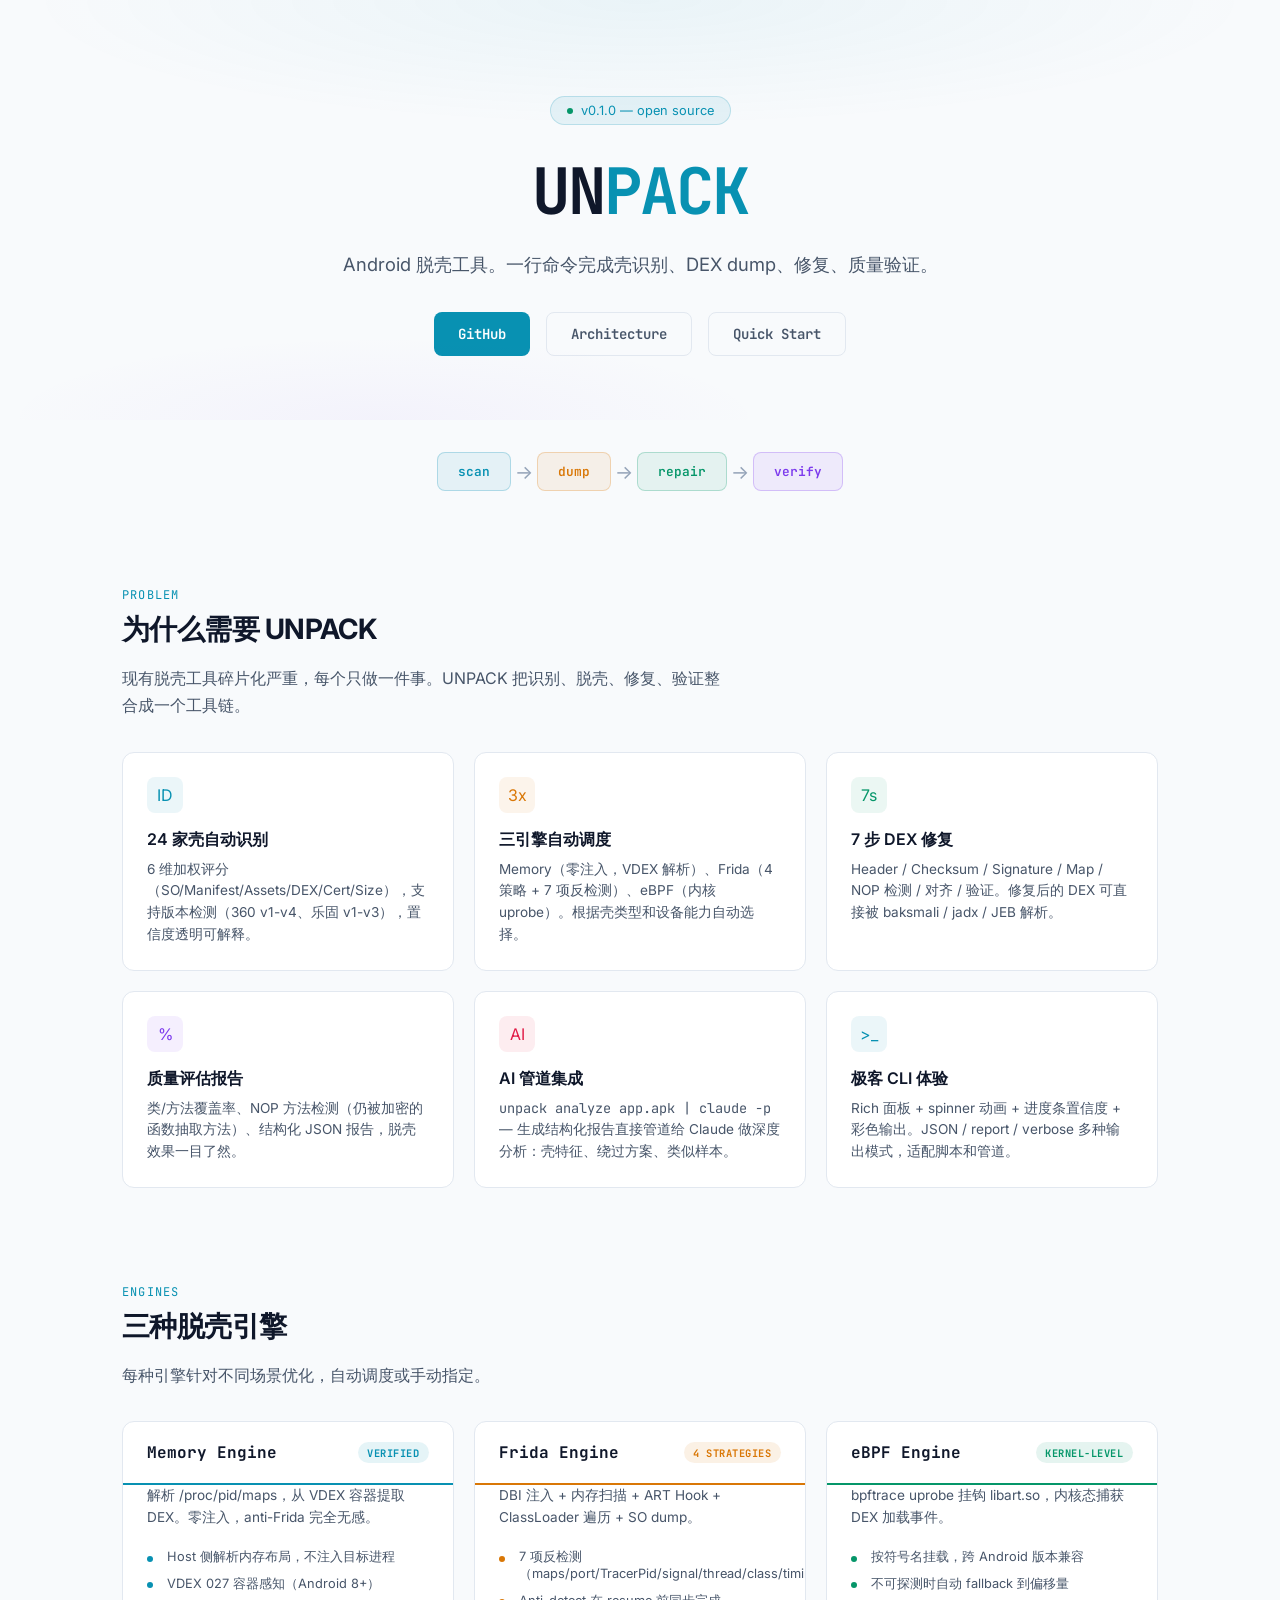
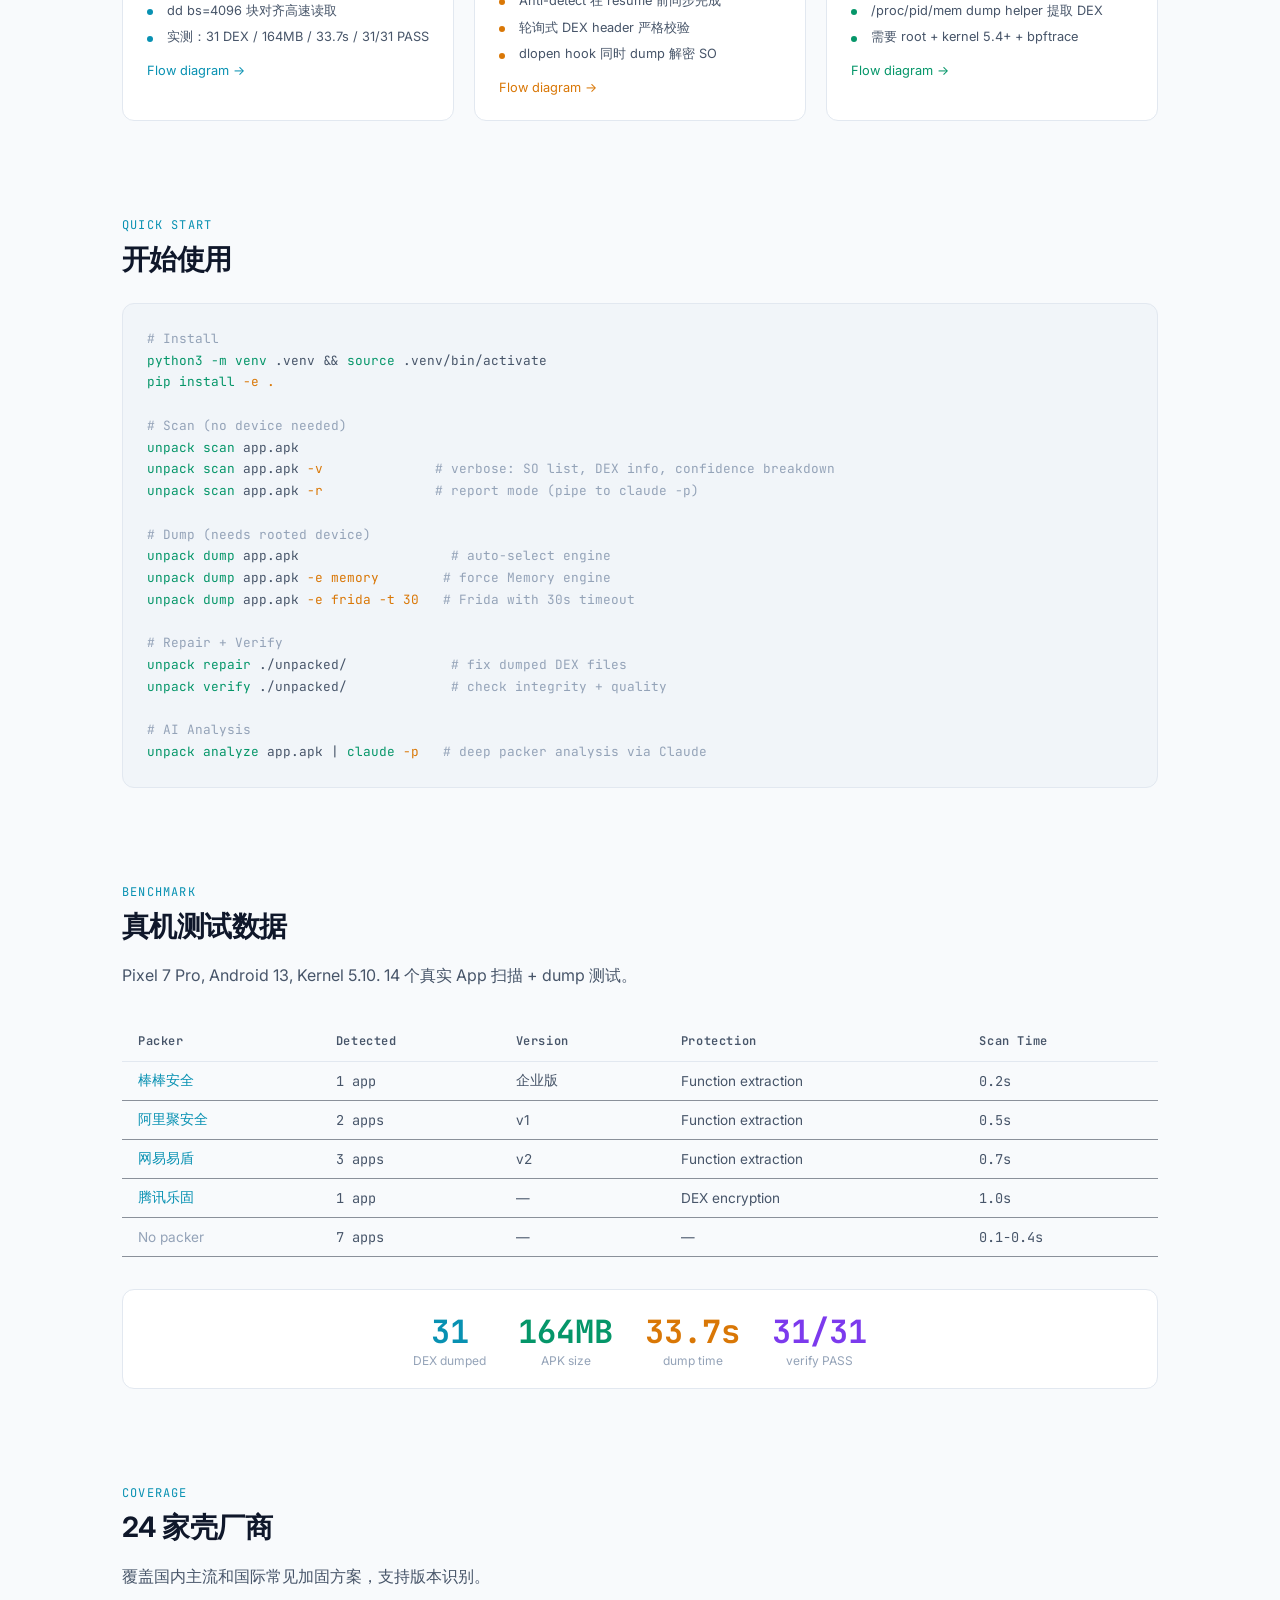
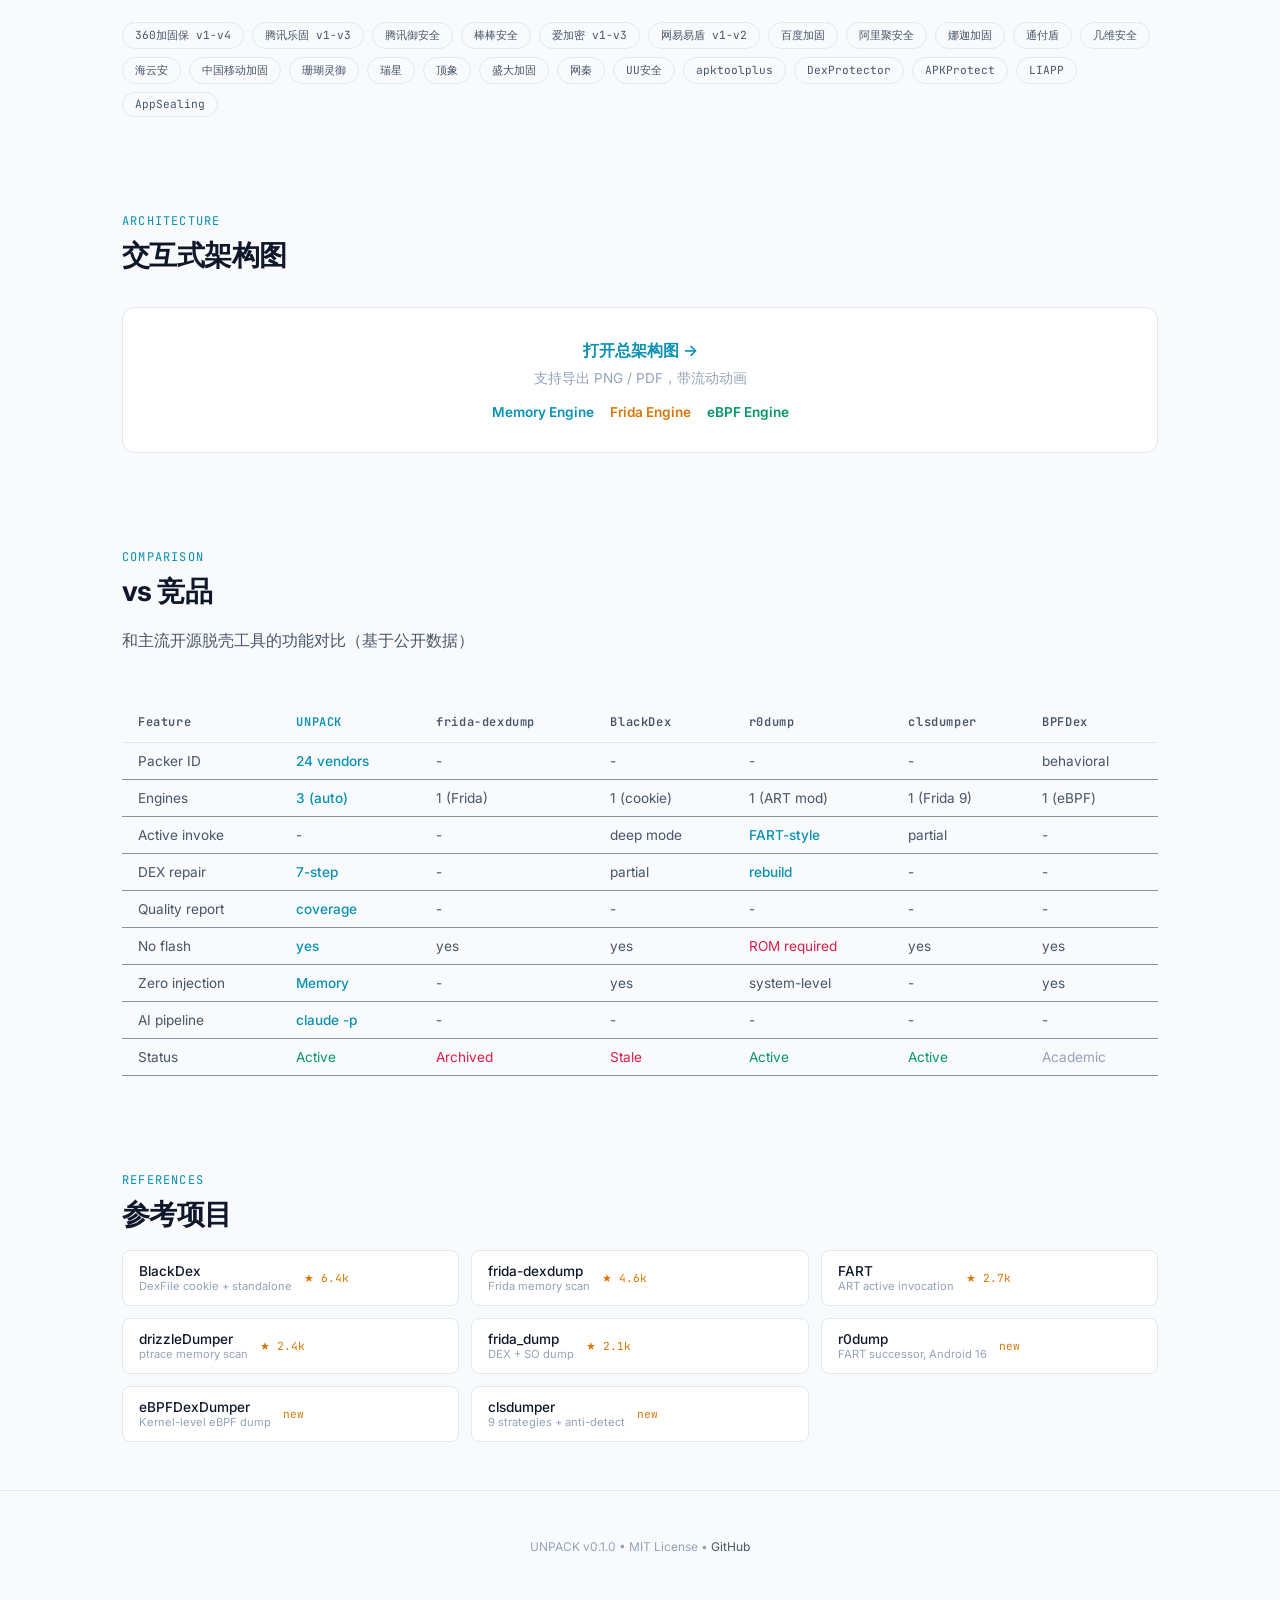
==== commit b959cb9c: "Add Web UI + fix project description - web.py: Flask app with 7 API routes (scan/dump/repair/verify/" ====
--- a/docs/index.html
+++ b/docs/index.html
@@ -428,7 +428,7 @@
       v0.1.0 &mdash; open source
     </div>
     <h1>UN<span>PACK</span></h1>
-    <p>Android 加固分析平台。自动识别壳类型，选择最优引擎脱壳，修复 DEX，验证质量。一行命令，全链路自动化。</p>
+    <p>Android 脱壳工具。一行命令完成壳识别、DEX dump、修复、质量验证。</p>
     <div class="hero-actions">
       <a href="https://github.com/overkazaf/unpack" class="btn btn-primary">GitHub</a>
       <a href="architecture.html" class="btn btn-ghost">Architecture</a>
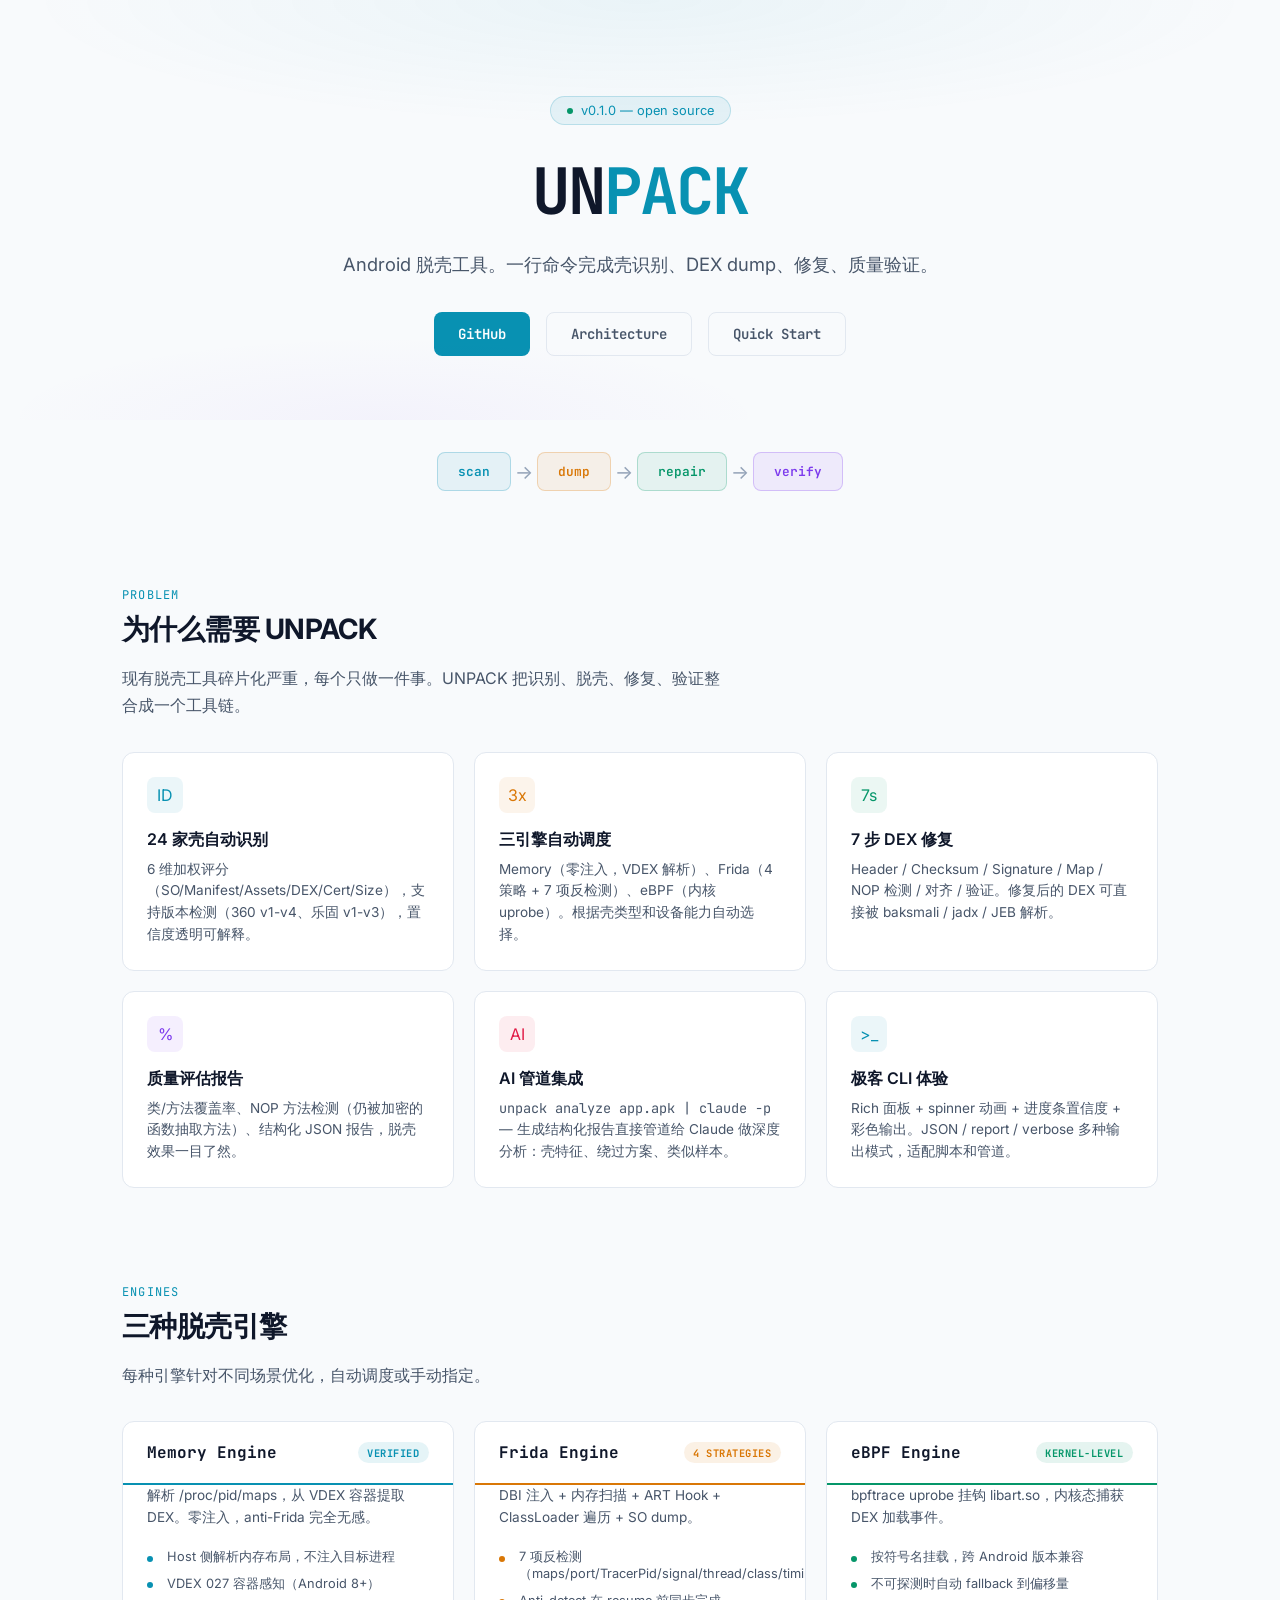
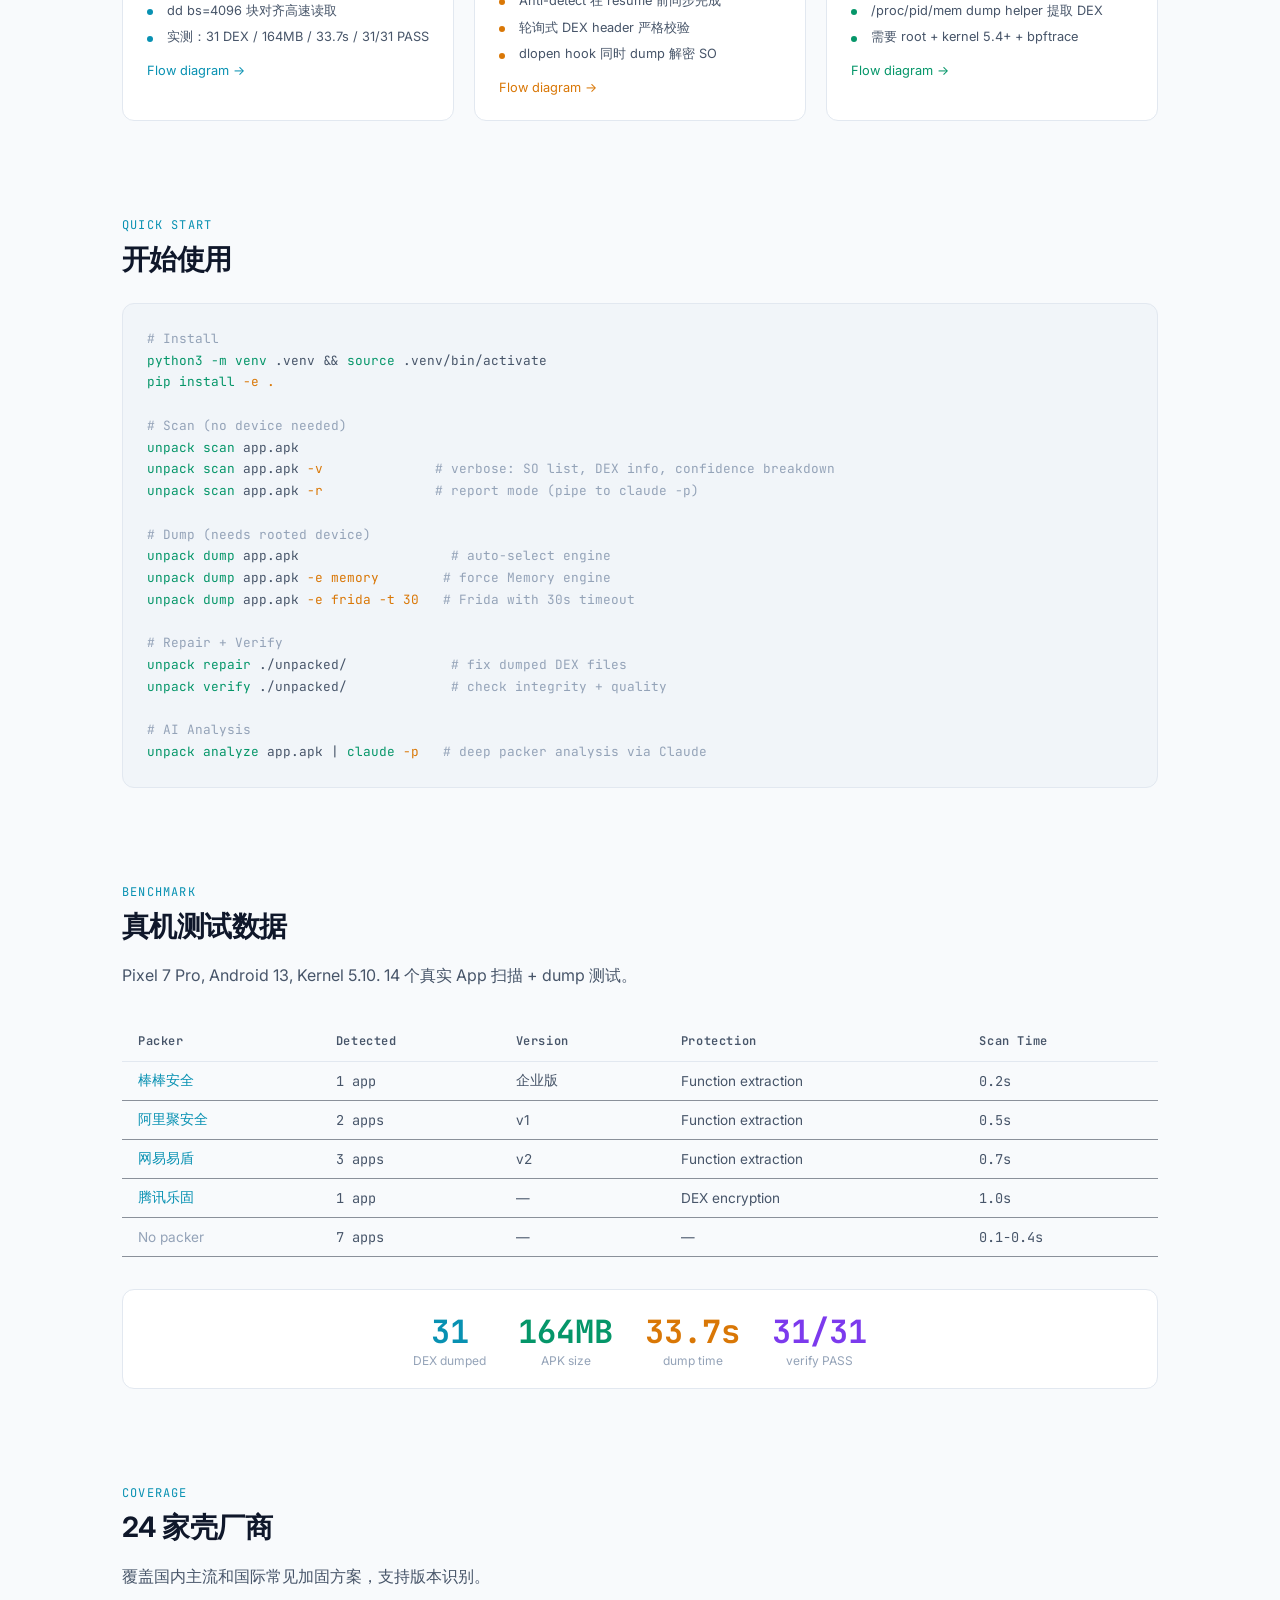
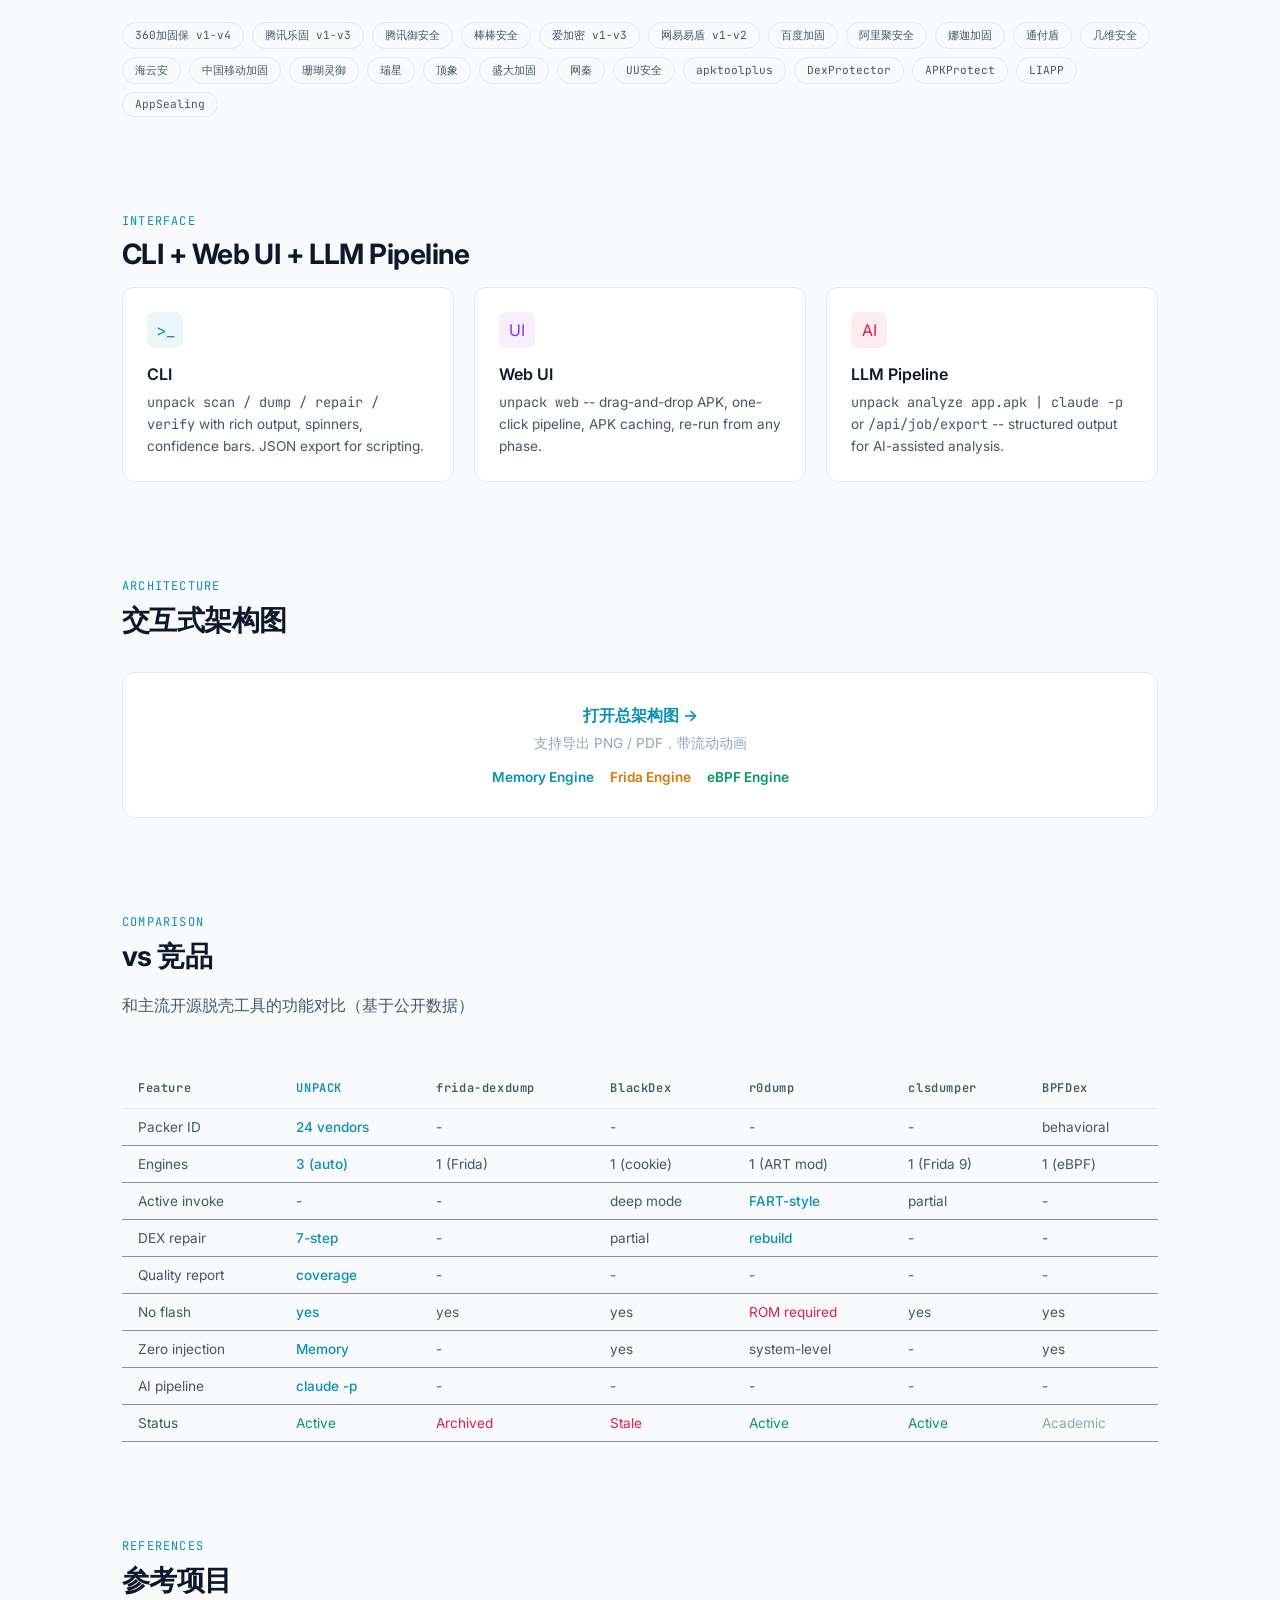
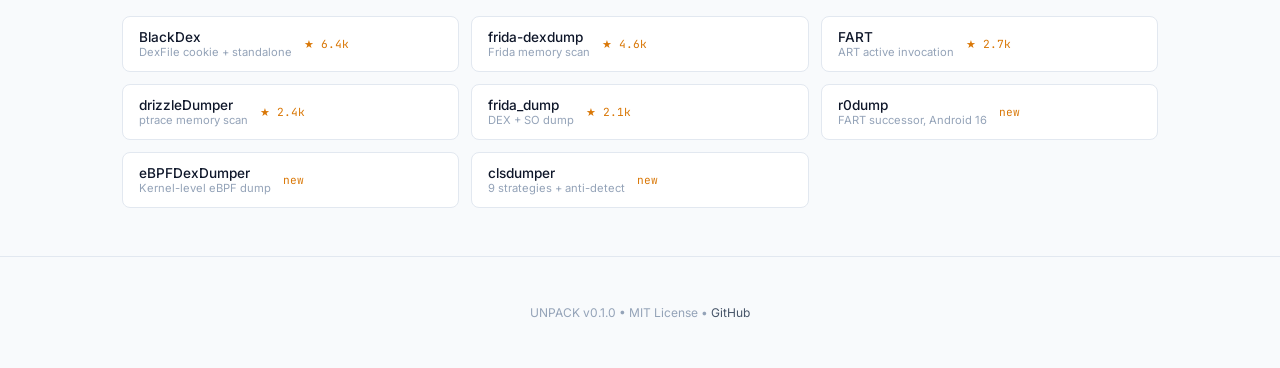
==== commit 39b48088: "Add APK caching, re-run from any phase, LLM export API - web.py: APK cache by SHA-256, /api/cache li" ====
--- a/docs/index.html
+++ b/docs/index.html
@@ -640,6 +640,29 @@
     </div>
   </section>
 
+  <!-- Web UI + LLM -->
+  <section class="section">
+    <div class="section-label">Interface</div>
+    <h2>CLI + Web UI + LLM Pipeline</h2>
+    <div class="features" style="grid-template-columns: repeat(auto-fit, minmax(250px, 1fr))">
+      <div class="feature-card">
+        <div class="feature-icon" style="background:rgba(8,145,178,0.08);color:var(--cyan)">>_</div>
+        <h3>CLI</h3>
+        <p><code class="mono">unpack scan / dump / repair / verify</code> with rich output, spinners, confidence bars. JSON export for scripting.</p>
+      </div>
+      <div class="feature-card">
+        <div class="feature-icon" style="background:rgba(124,58,237,0.08);color:var(--violet)">UI</div>
+        <h3>Web UI</h3>
+        <p><code class="mono">unpack web</code> -- drag-and-drop APK, one-click pipeline, APK caching, re-run from any phase.</p>
+      </div>
+      <div class="feature-card">
+        <div class="feature-icon" style="background:rgba(225,29,72,0.08);color:var(--rose)">AI</div>
+        <h3>LLM Pipeline</h3>
+        <p><code class="mono">unpack analyze app.apk | claude -p</code> or <code class="mono">/api/job/export</code> -- structured output for AI-assisted analysis.</p>
+      </div>
+    </div>
+  </section>
+
   <!-- Architecture -->
   <section class="section">
     <div class="section-label">Architecture</div>
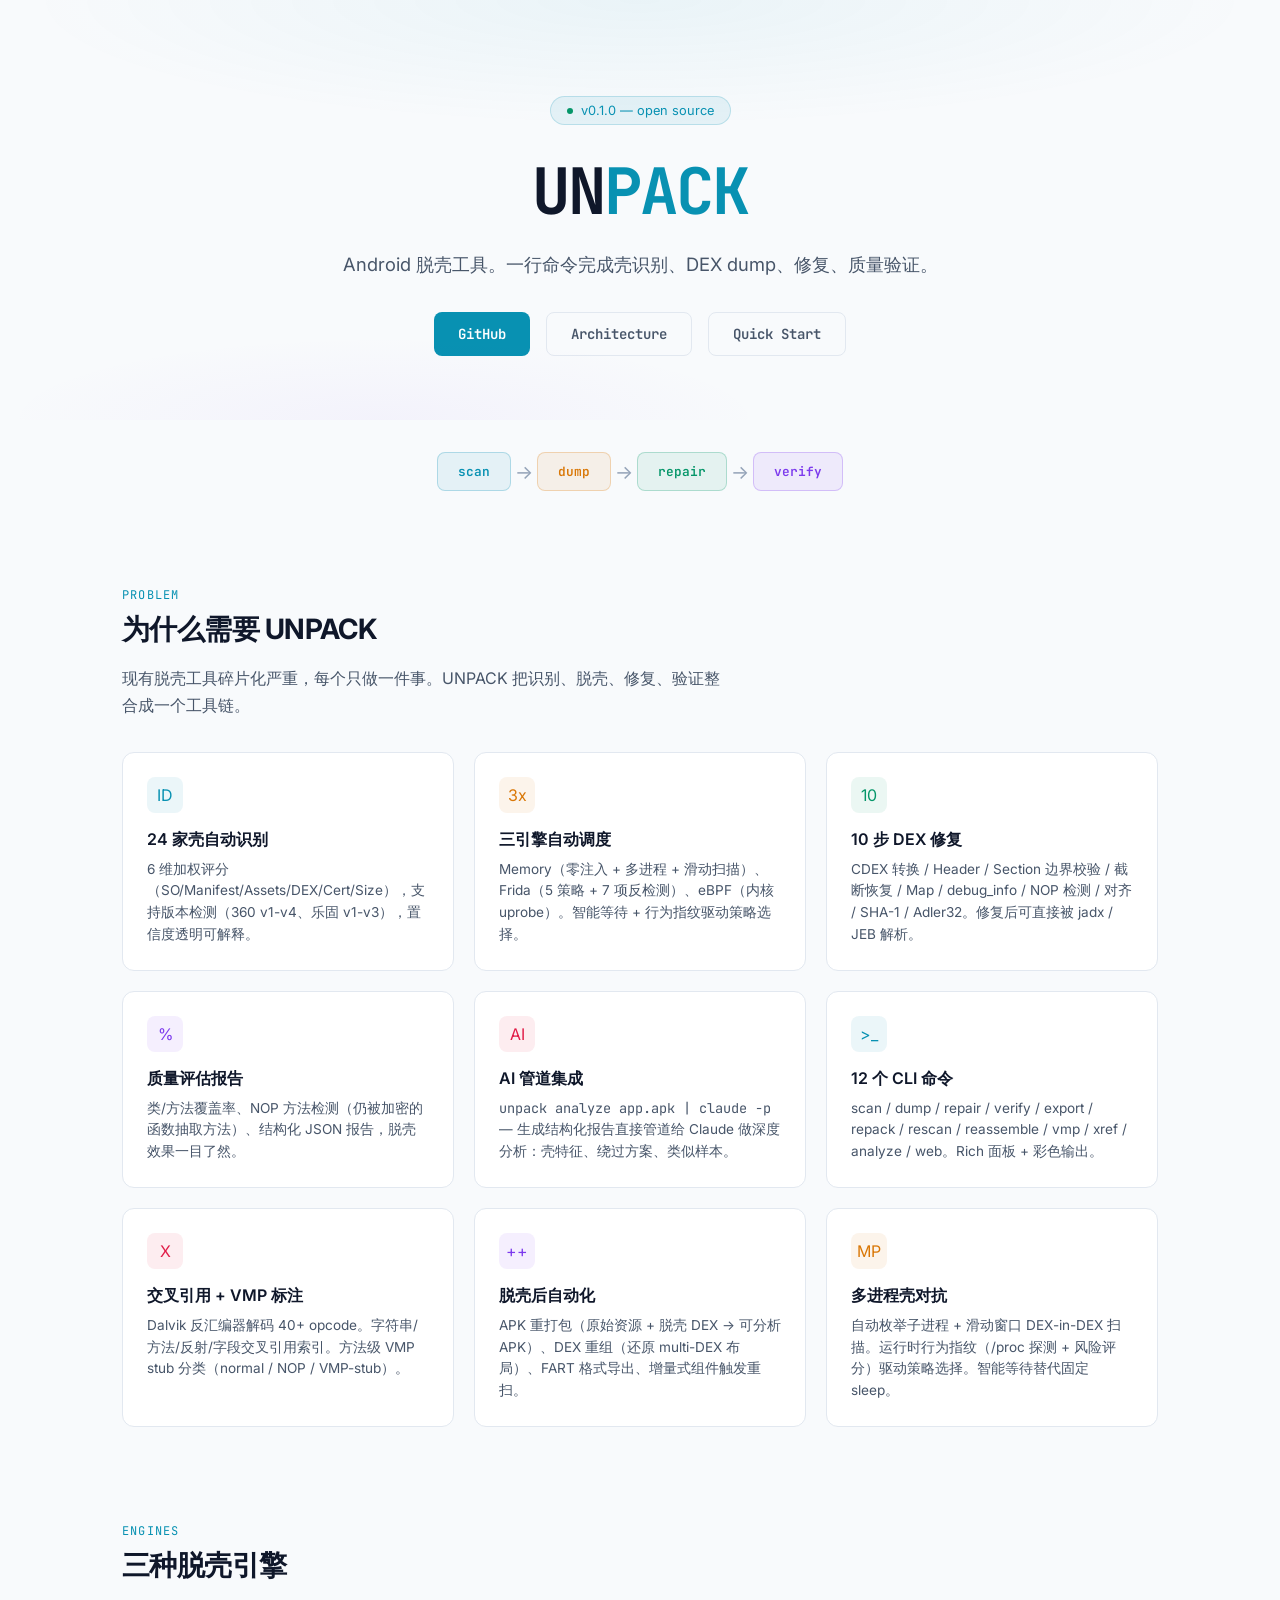
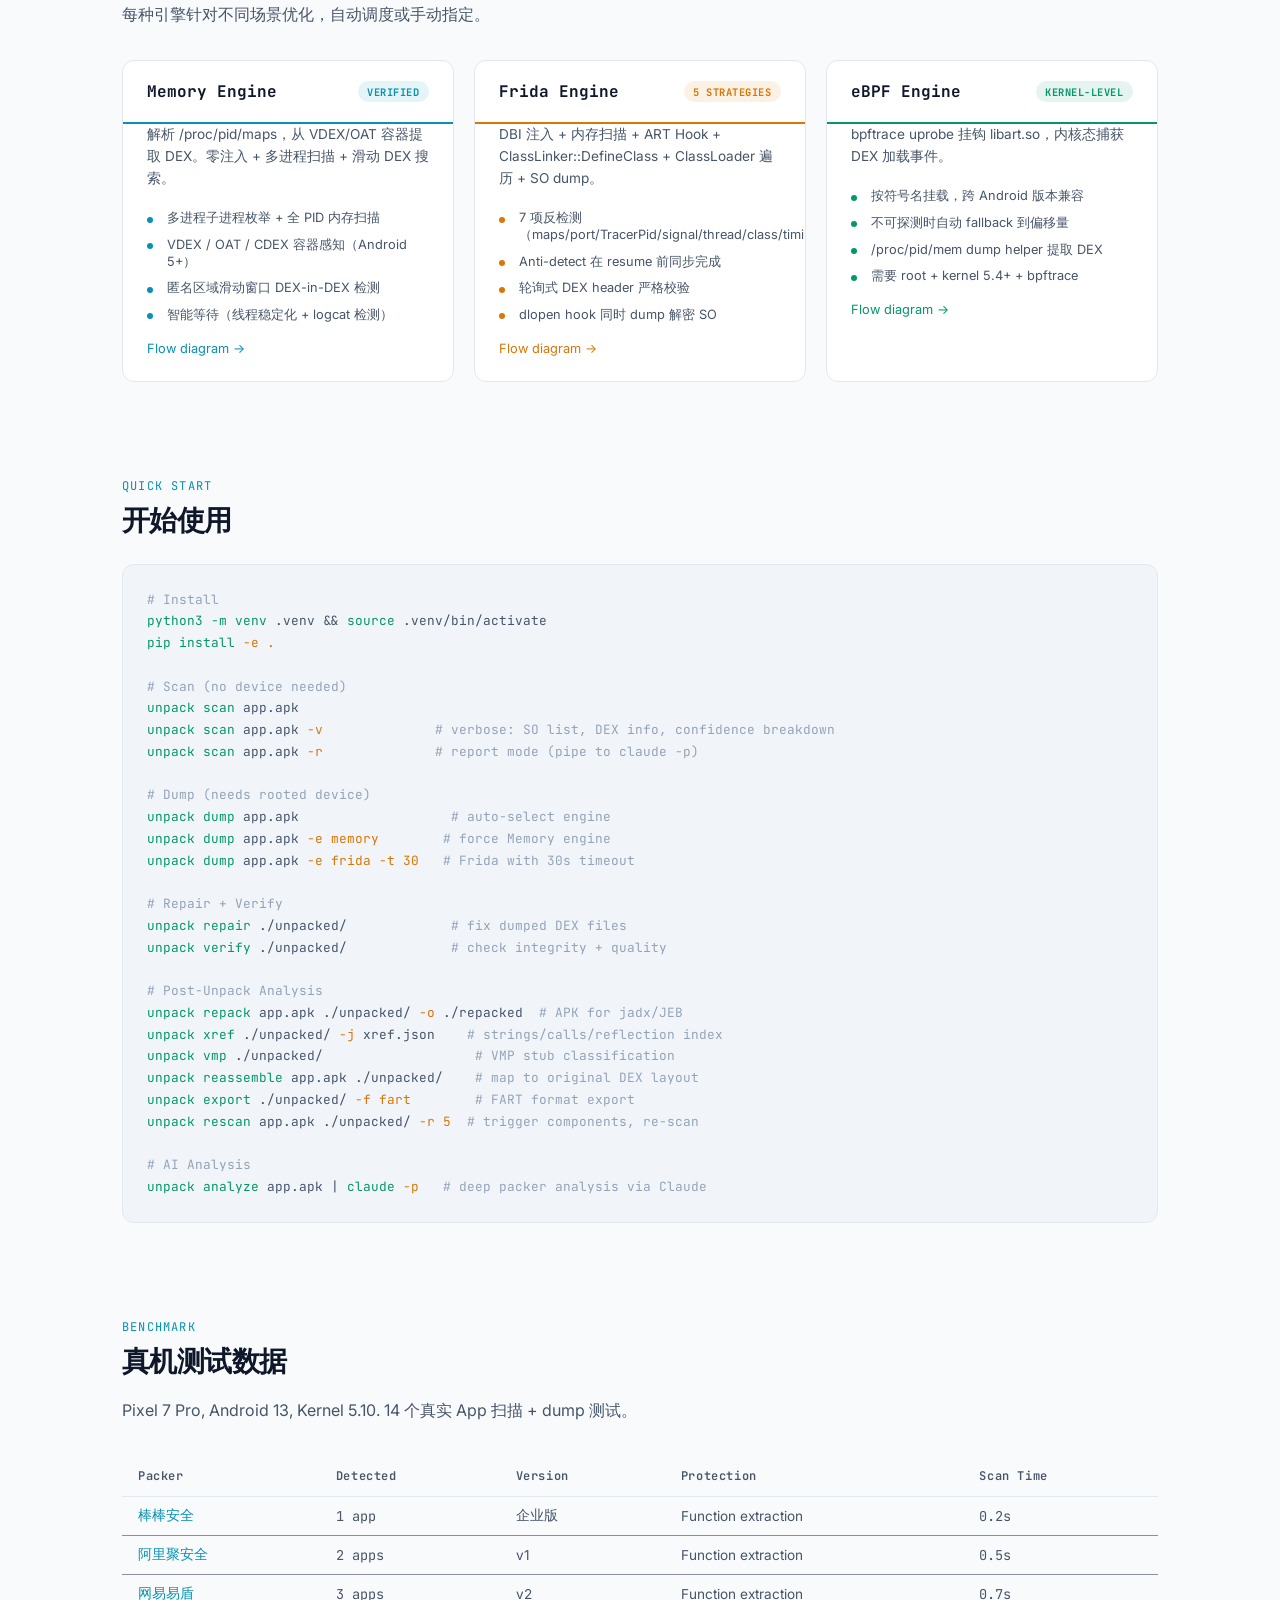
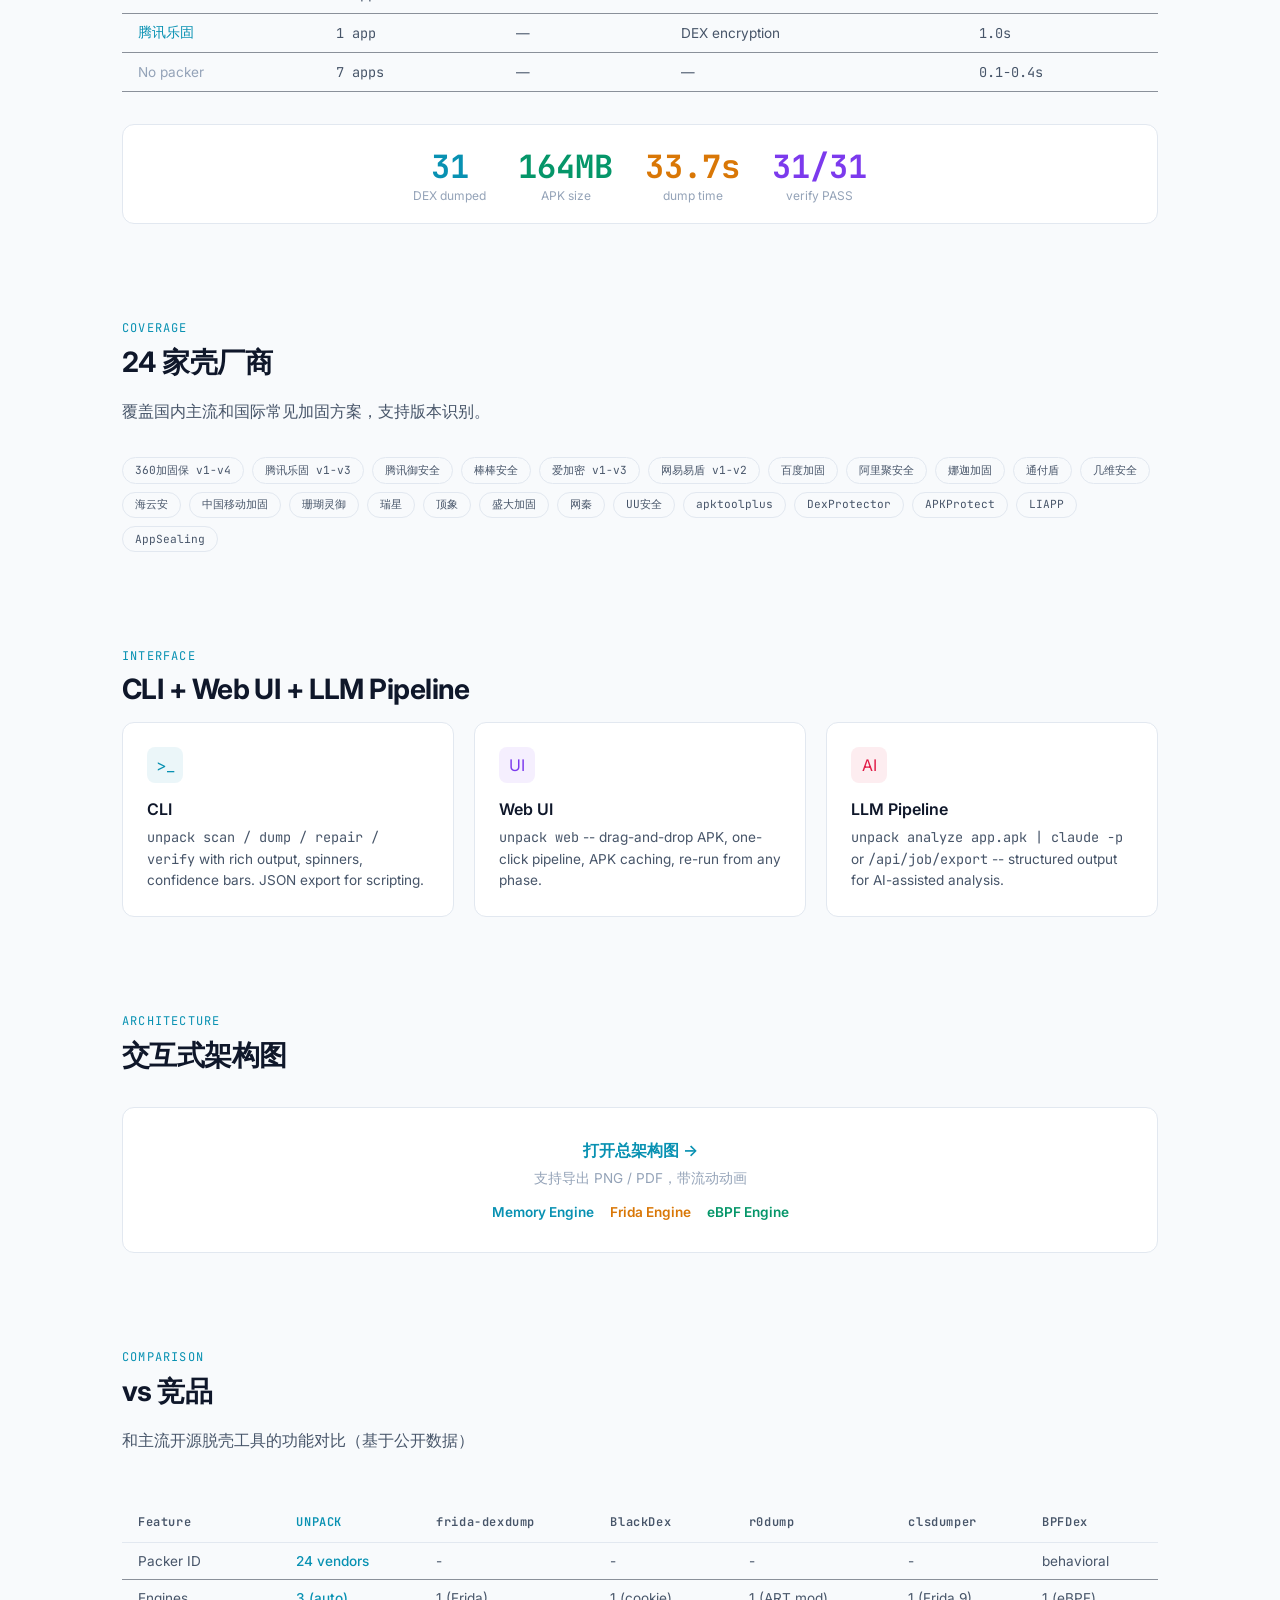
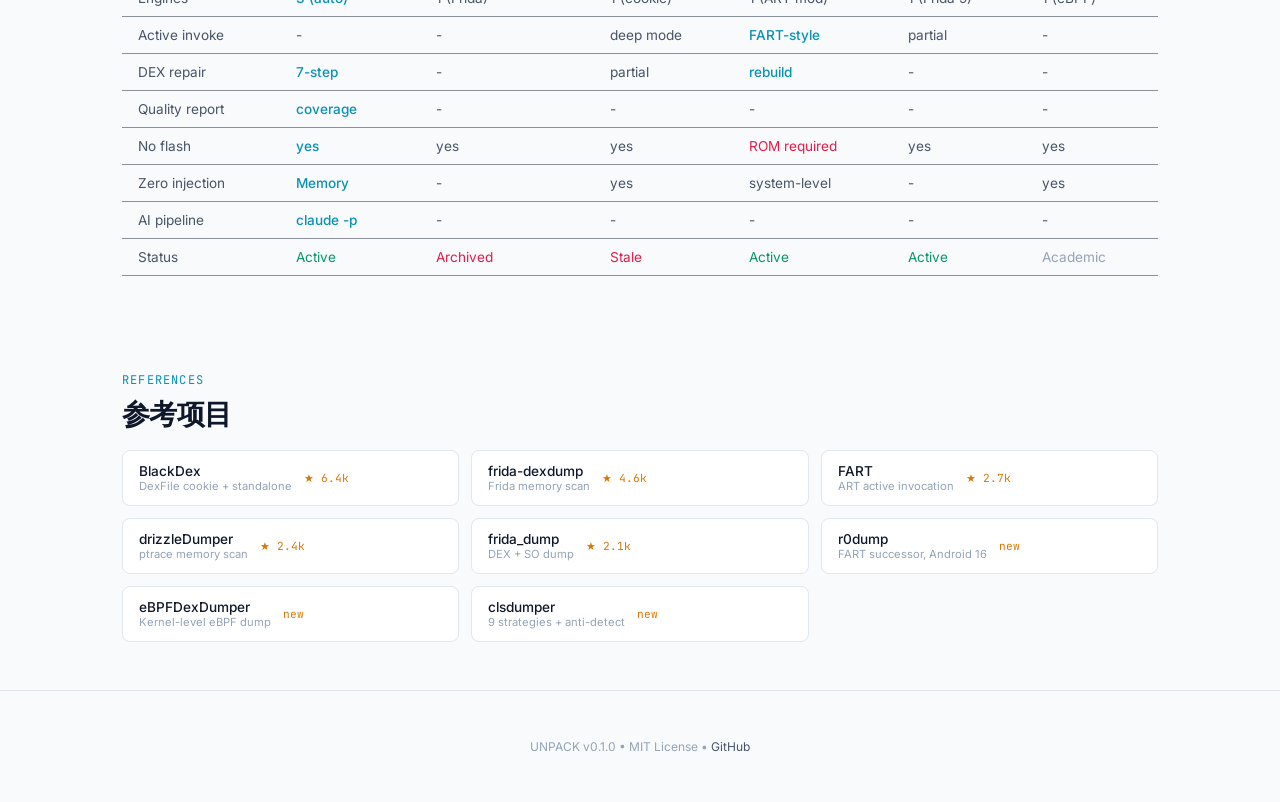
==== commit 47f32c57: "docs: update GitHub Pages with all new features Feature cards: 10-step repair, 5 Frida strategies, x" ====
--- a/docs/index.html
+++ b/docs/index.html
@@ -458,12 +458,12 @@
       <div class="feature-card">
         <div class="feature-icon" style="background:rgba(217,119,6,0.08);color:var(--amber)">3x</div>
         <h3>三引擎自动调度</h3>
-        <p>Memory（零注入，VDEX 解析）、Frida（4 策略 + 7 项反检测）、eBPF（内核 uprobe）。根据壳类型和设备能力自动选择。</p>
-      </div>
-      <div class="feature-card">
-        <div class="feature-icon" style="background:rgba(5,150,105,0.08);color:var(--emerald)">7s</div>
-        <h3>7 步 DEX 修复</h3>
-        <p>Header / Checksum / Signature / Map / NOP 检测 / 对齐 / 验证。修复后的 DEX 可直接被 baksmali / jadx / JEB 解析。</p>
+        <p>Memory（零注入 + 多进程 + 滑动扫描）、Frida（5 策略 + 7 项反检测）、eBPF（内核 uprobe）。智能等待 + 行为指纹驱动策略选择。</p>
+      </div>
+      <div class="feature-card">
+        <div class="feature-icon" style="background:rgba(5,150,105,0.08);color:var(--emerald)">10</div>
+        <h3>10 步 DEX 修复</h3>
+        <p>CDEX 转换 / Header / Section 边界校验 / 截断恢复 / Map / debug_info / NOP 检测 / 对齐 / SHA-1 / Adler32。修复后可直接被 jadx / JEB 解析。</p>
       </div>
       <div class="feature-card">
         <div class="feature-icon" style="background:rgba(124,58,237,0.08);color:var(--violet)">%</div>
@@ -477,8 +477,23 @@
       </div>
       <div class="feature-card">
         <div class="feature-icon" style="background:rgba(8,145,178,0.08);color:var(--cyan)">&gt;_</div>
-        <h3>极客 CLI 体验</h3>
-        <p>Rich 面板 + spinner 动画 + 进度条置信度 + 彩色输出。JSON / report / verbose 多种输出模式，适配脚本和管道。</p>
+        <h3>12 个 CLI 命令</h3>
+        <p>scan / dump / repair / verify / export / repack / rescan / reassemble / vmp / xref / analyze / web。Rich 面板 + 彩色输出。</p>
+      </div>
+      <div class="feature-card">
+        <div class="feature-icon" style="background:rgba(225,29,72,0.08);color:var(--rose)">X</div>
+        <h3>交叉引用 + VMP 标注</h3>
+        <p>Dalvik 反汇编器解码 40+ opcode。字符串/方法/反射/字段交叉引用索引。方法级 VMP stub 分类（normal / NOP / VMP-stub）。</p>
+      </div>
+      <div class="feature-card">
+        <div class="feature-icon" style="background:rgba(124,58,237,0.08);color:var(--violet)">++</div>
+        <h3>脱壳后自动化</h3>
+        <p>APK 重打包（原始资源 + 脱壳 DEX → 可分析 APK）、DEX 重组（还原 multi-DEX 布局）、FART 格式导出、增量式组件触发重扫。</p>
+      </div>
+      <div class="feature-card">
+        <div class="feature-icon" style="background:rgba(217,119,6,0.08);color:var(--amber)">MP</div>
+        <h3>多进程壳对抗</h3>
+        <p>自动枚举子进程 + 滑动窗口 DEX-in-DEX 扫描。运行时行为指纹（/proc 探测 + 风险评分）驱动策略选择。智能等待替代固定 sleep。</p>
       </div>
     </div>
   </section>
@@ -495,12 +510,12 @@
           <span class="engine-badge">VERIFIED</span>
         </div>
         <div class="engine-body">
-          <p>解析 /proc/pid/maps，从 VDEX 容器提取 DEX。零注入，anti-Frida 完全无感。</p>
+          <p>解析 /proc/pid/maps，从 VDEX/OAT 容器提取 DEX。零注入 + 多进程扫描 + 滑动 DEX 搜索。</p>
           <ul>
-            <li>Host 侧解析内存布局，不注入目标进程</li>
-            <li>VDEX 027 容器感知（Android 8+）</li>
-            <li>dd bs=4096 块对齐高速读取</li>
-            <li>实测：31 DEX / 164MB / 33.7s / 31/31 PASS</li>
+            <li>多进程子进程枚举 + 全 PID 内存扫描</li>
+            <li>VDEX / OAT / CDEX 容器感知（Android 5+）</li>
+            <li>匿名区域滑动窗口 DEX-in-DEX 检测</li>
+            <li>智能等待（线程稳定化 + logcat 检测）</li>
           </ul>
           <a href="engine-memory.html" class="engine-link">Flow diagram &rarr;</a>
         </div>
@@ -508,10 +523,10 @@
       <div class="engine-card e-frida">
         <div class="engine-header">
           <h3>Frida Engine</h3>
-          <span class="engine-badge">4 STRATEGIES</span>
+          <span class="engine-badge">5 STRATEGIES</span>
         </div>
         <div class="engine-body">
-          <p>DBI 注入 + 内存扫描 + ART Hook + ClassLoader 遍历 + SO dump。</p>
+          <p>DBI 注入 + 内存扫描 + ART Hook + ClassLinker::DefineClass + ClassLoader 遍历 + SO dump。</p>
           <ul>
             <li>7 项反检测（maps/port/TracerPid/signal/thread/class/timing）</li>
             <li>Anti-detect 在 resume 前同步完成</li>
@@ -561,6 +576,14 @@
 <span class="comment"># Repair + Verify</span>
 <span class="cmd">unpack repair</span> ./unpacked/             <span class="comment"># fix dumped DEX files</span>
 <span class="cmd">unpack verify</span> ./unpacked/             <span class="comment"># check integrity + quality</span>
+
+<span class="comment"># Post-Unpack Analysis</span>
+<span class="cmd">unpack repack</span> app.apk ./unpacked/ <span class="flag">-o</span> ./repacked  <span class="comment"># APK for jadx/JEB</span>
+<span class="cmd">unpack xref</span> ./unpacked/ <span class="flag">-j</span> xref.json    <span class="comment"># strings/calls/reflection index</span>
+<span class="cmd">unpack vmp</span> ./unpacked/                   <span class="comment"># VMP stub classification</span>
+<span class="cmd">unpack reassemble</span> app.apk ./unpacked/    <span class="comment"># map to original DEX layout</span>
+<span class="cmd">unpack export</span> ./unpacked/ <span class="flag">-f fart</span>        <span class="comment"># FART format export</span>
+<span class="cmd">unpack rescan</span> app.apk ./unpacked/ <span class="flag">-r 5</span>  <span class="comment"># trigger components, re-scan</span>
 
 <span class="comment"># AI Analysis</span>
 <span class="cmd">unpack analyze</span> app.apk | <span class="cmd">claude</span> <span class="flag">-p</span>   <span class="comment"># deep packer analysis via Claude</span></pre>
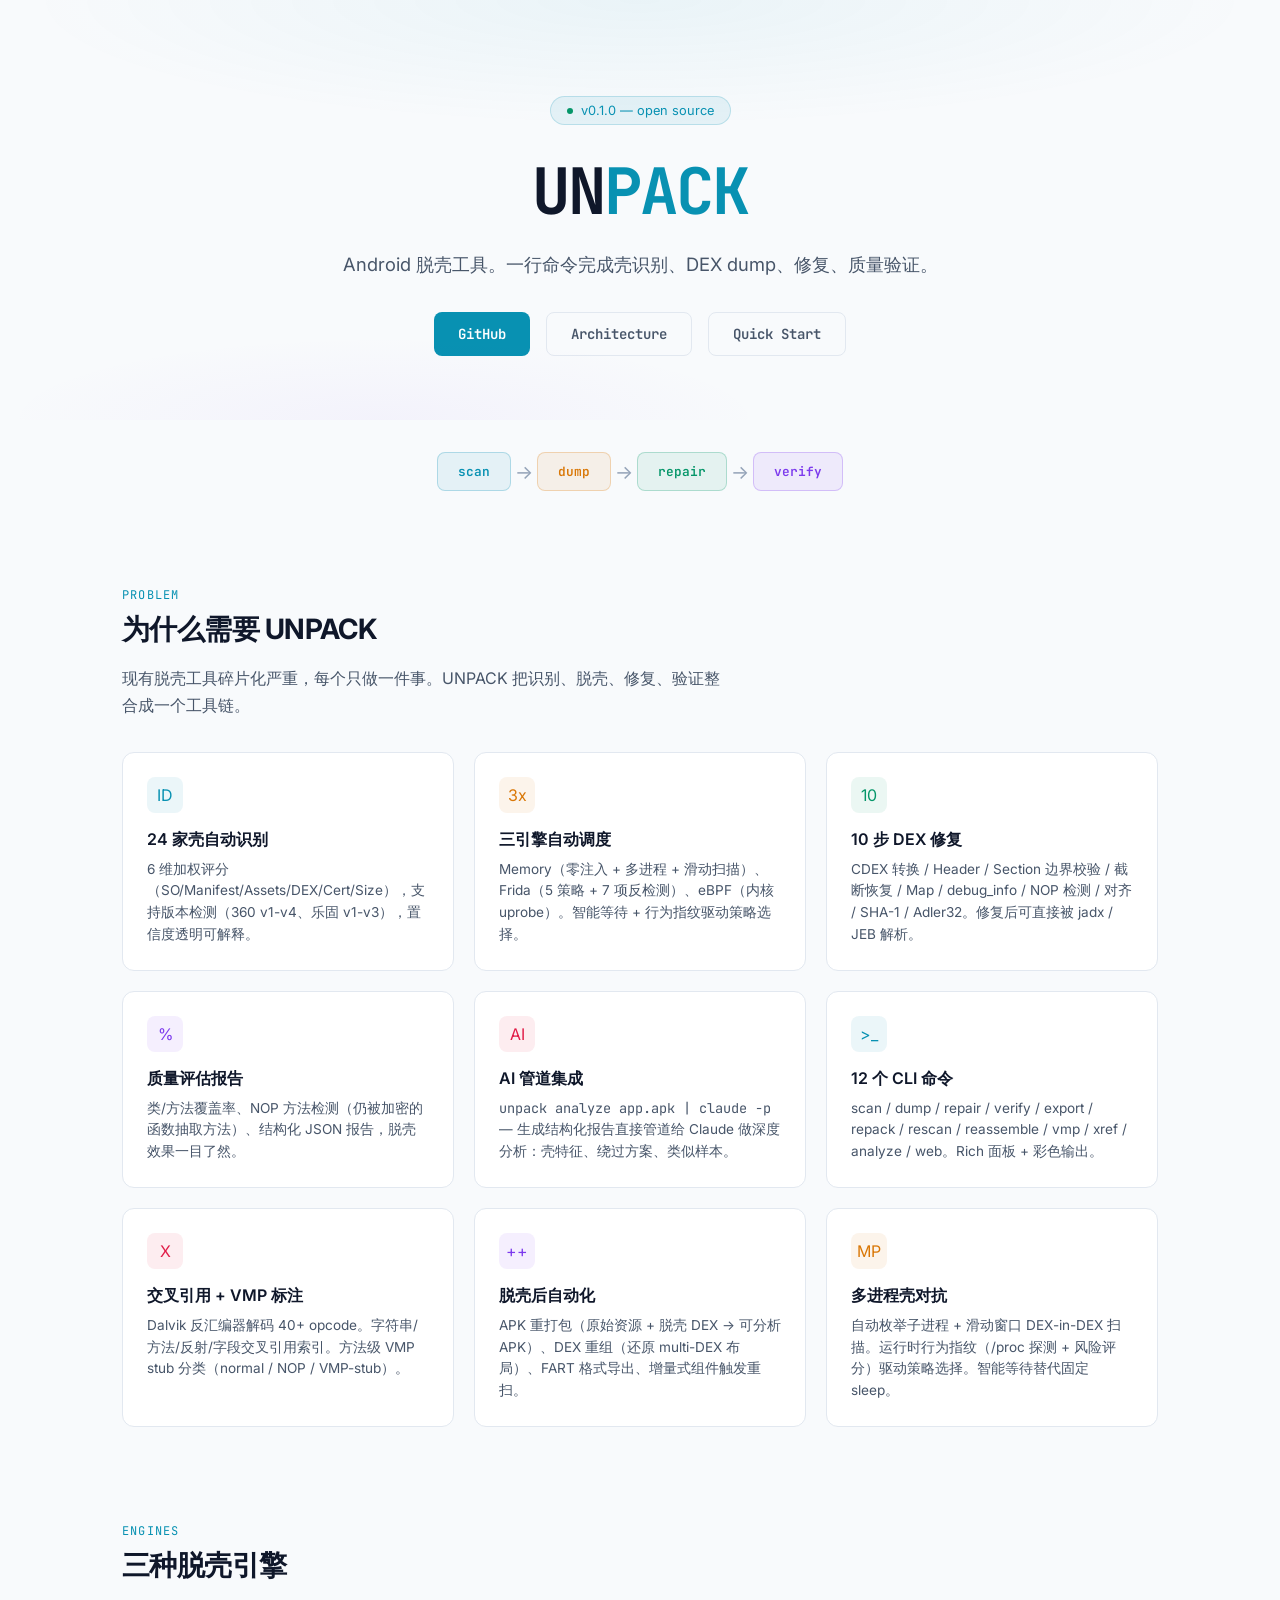
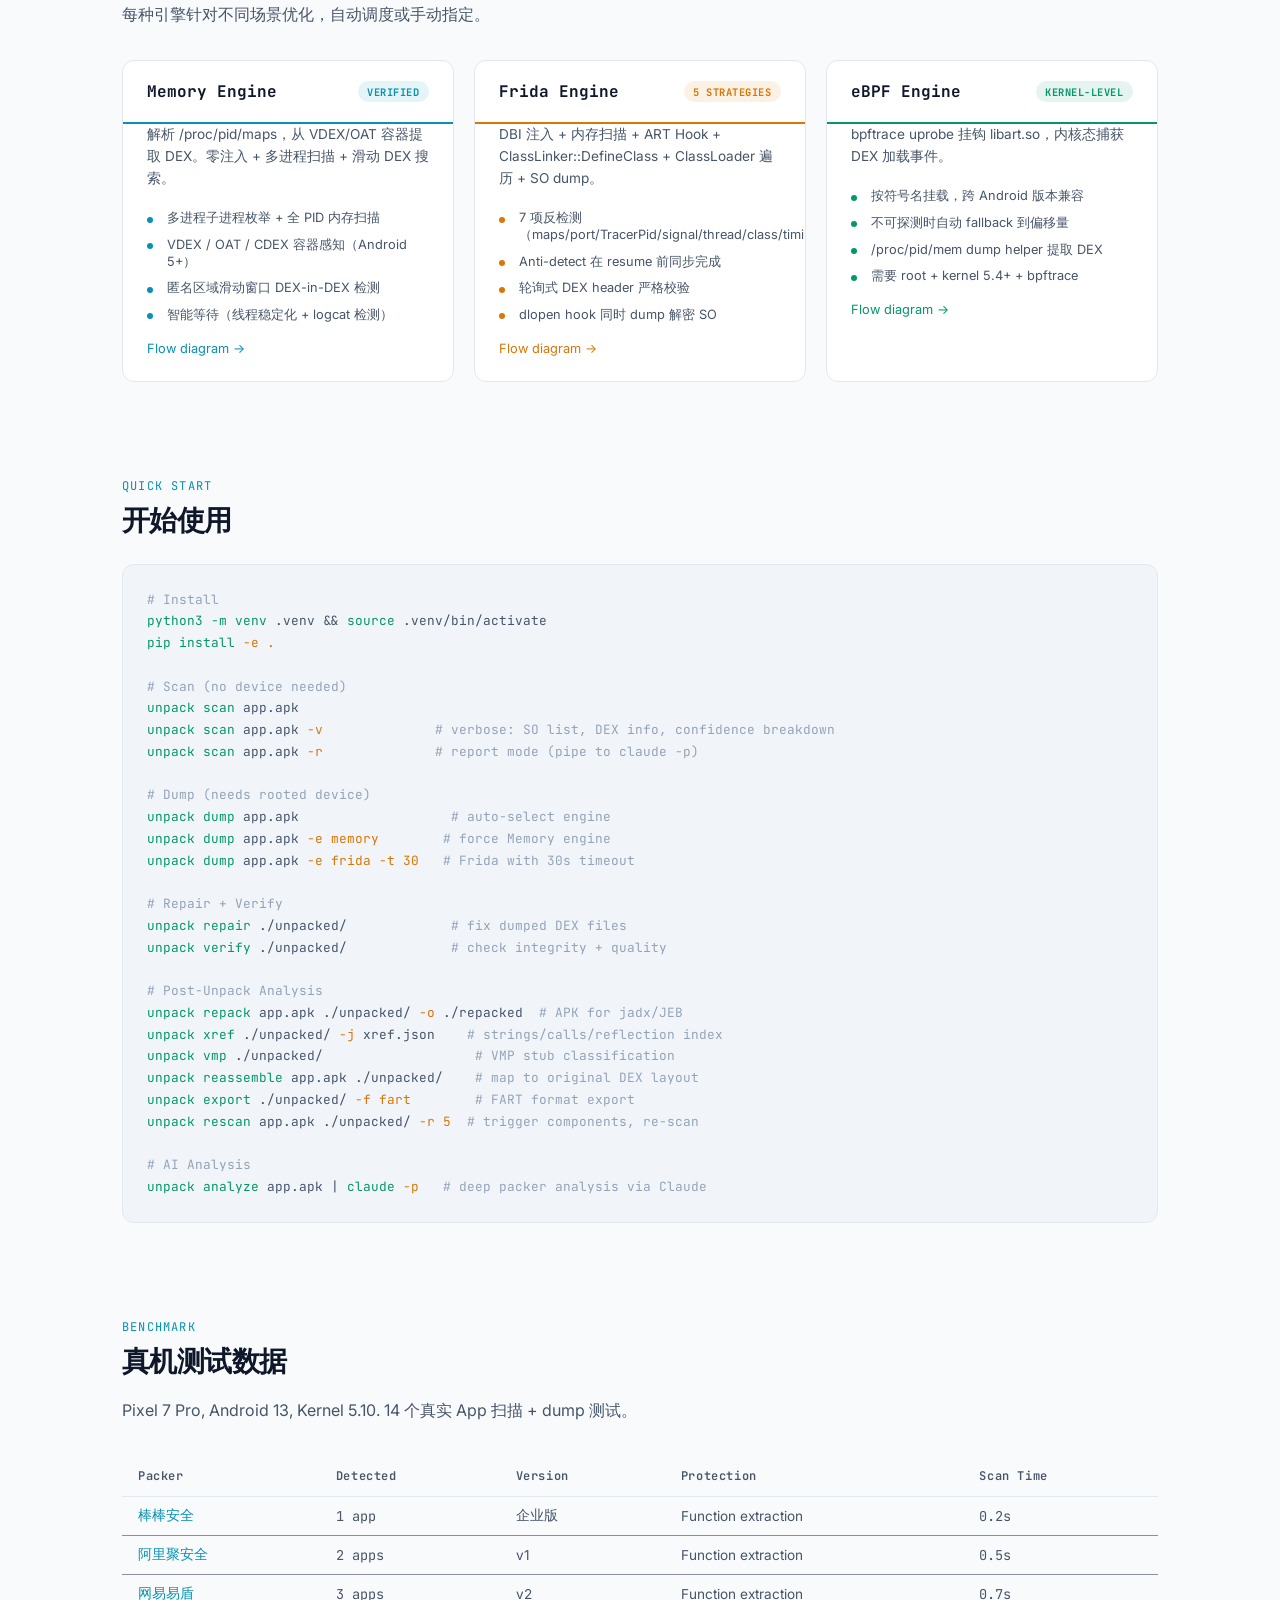
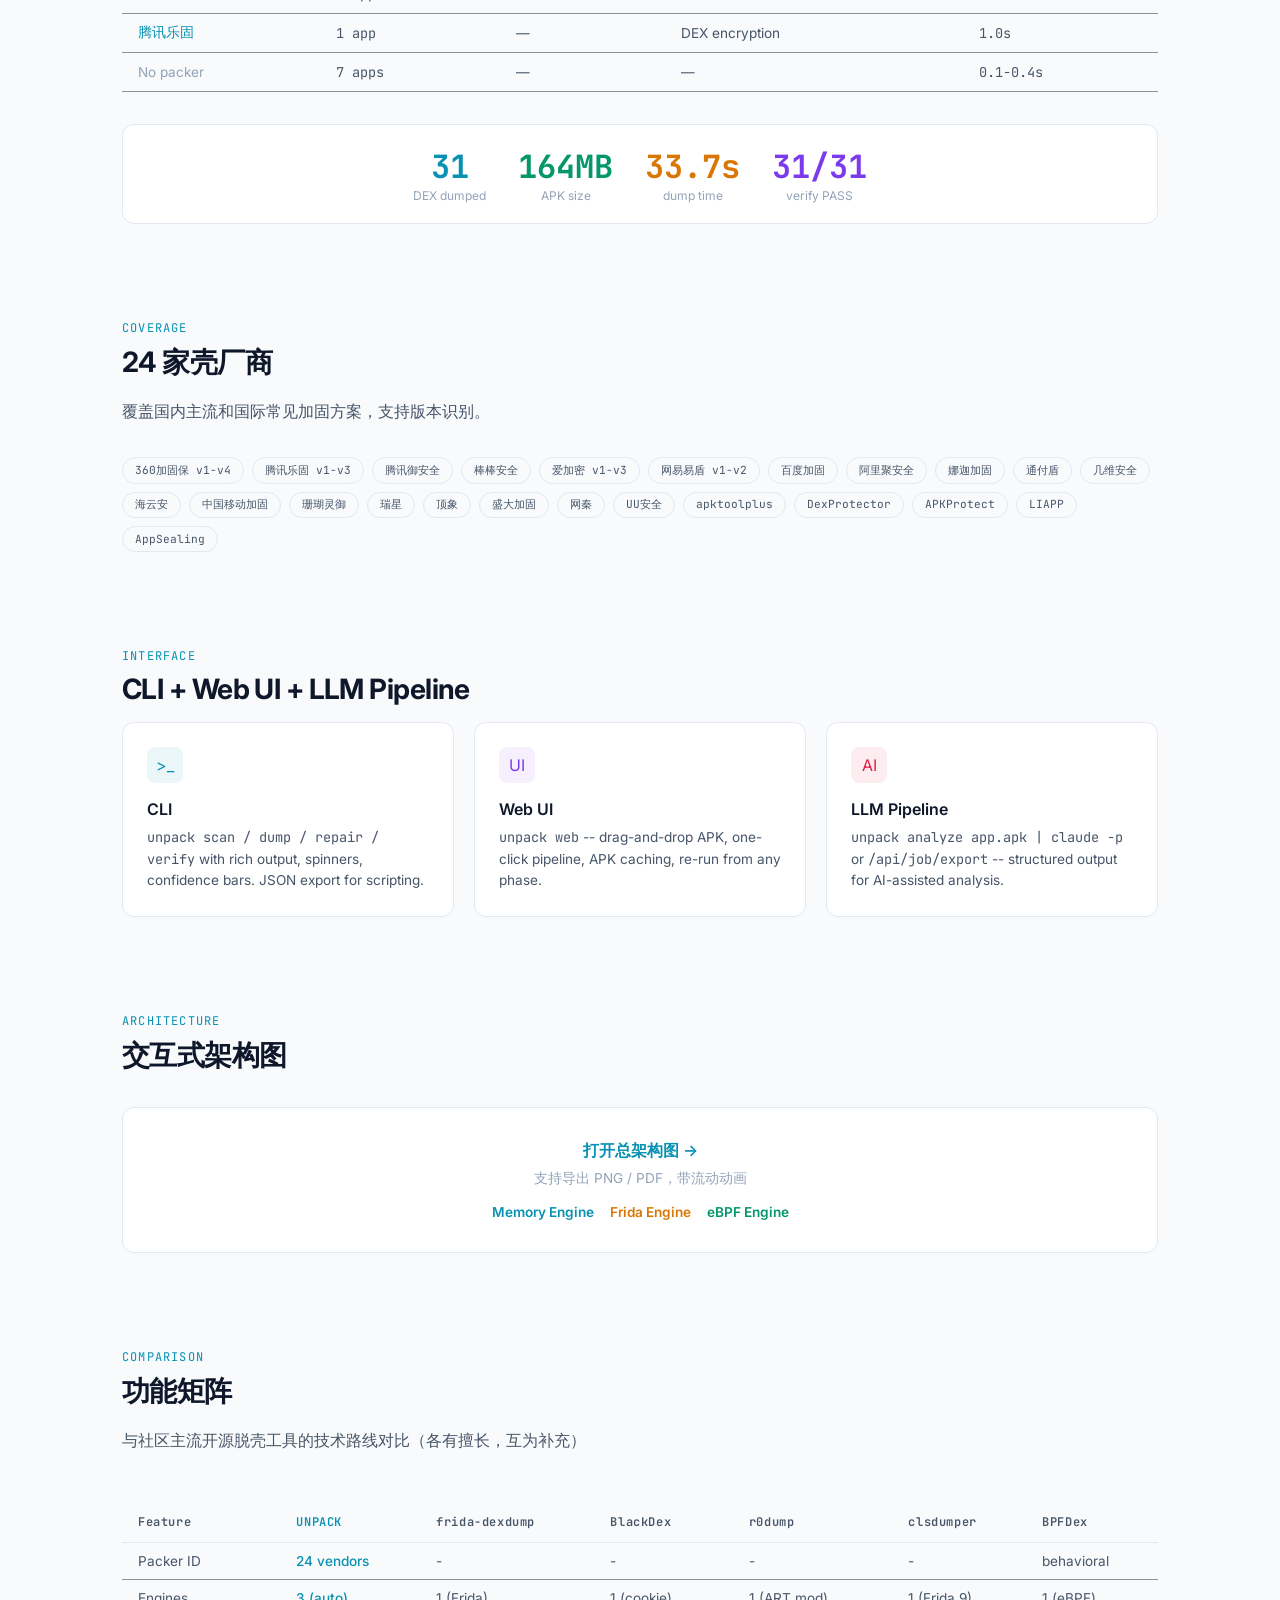
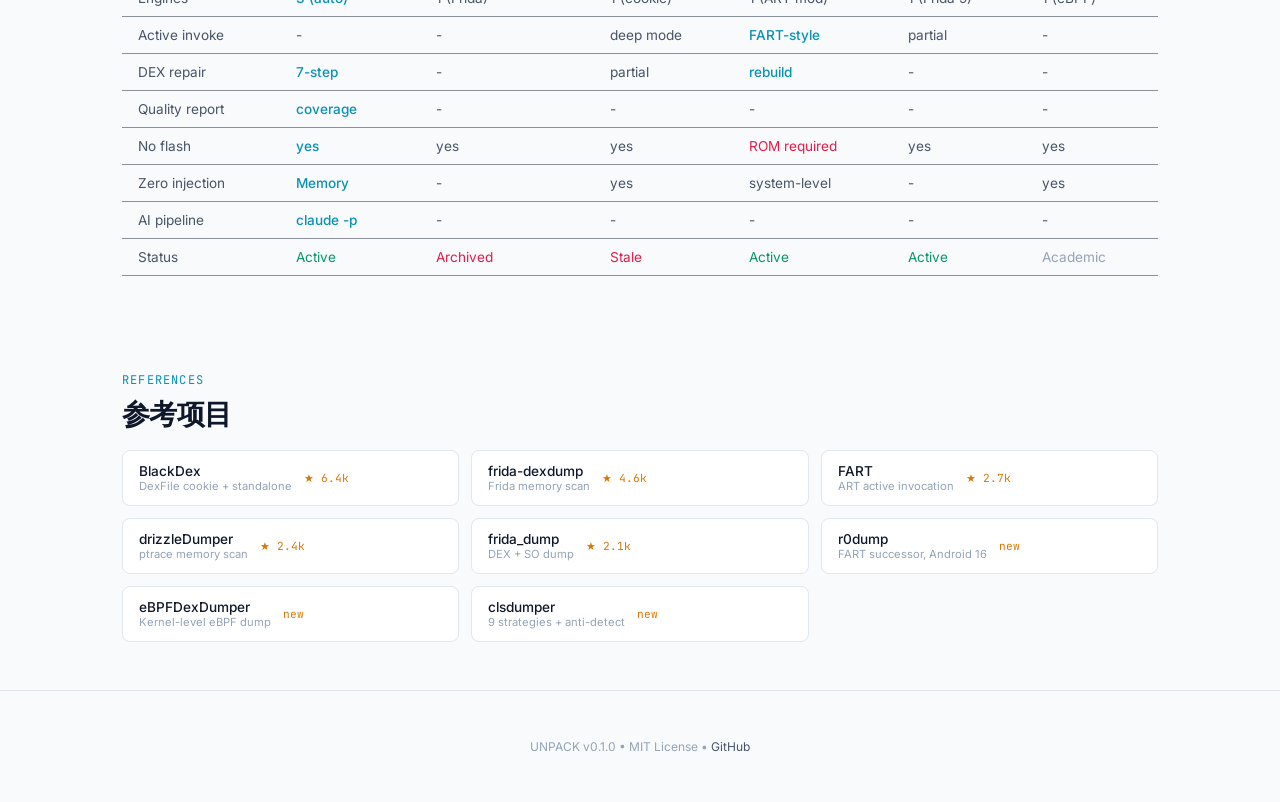
==== commit 8bb88517: "docs: rename competitive comparison to feature matrix Replace "竞品对比" with "功能矩阵" and neutral framing" ====
--- a/docs/index.html
+++ b/docs/index.html
@@ -704,8 +704,8 @@
   <!-- Comparison -->
   <section class="section">
     <div class="section-label">Comparison</div>
-    <h2>vs 竞品</h2>
-    <p class="section-desc">和主流开源脱壳工具的功能对比（基于公开数据）</p>
+    <h2>功能矩阵</h2>
+    <p class="section-desc">与社区主流开源脱壳工具的技术路线对比（各有擅长，互为补充）</p>
     <div style="overflow-x:auto;">
     <table class="bench-table" style="min-width:700px;">
       <thead>
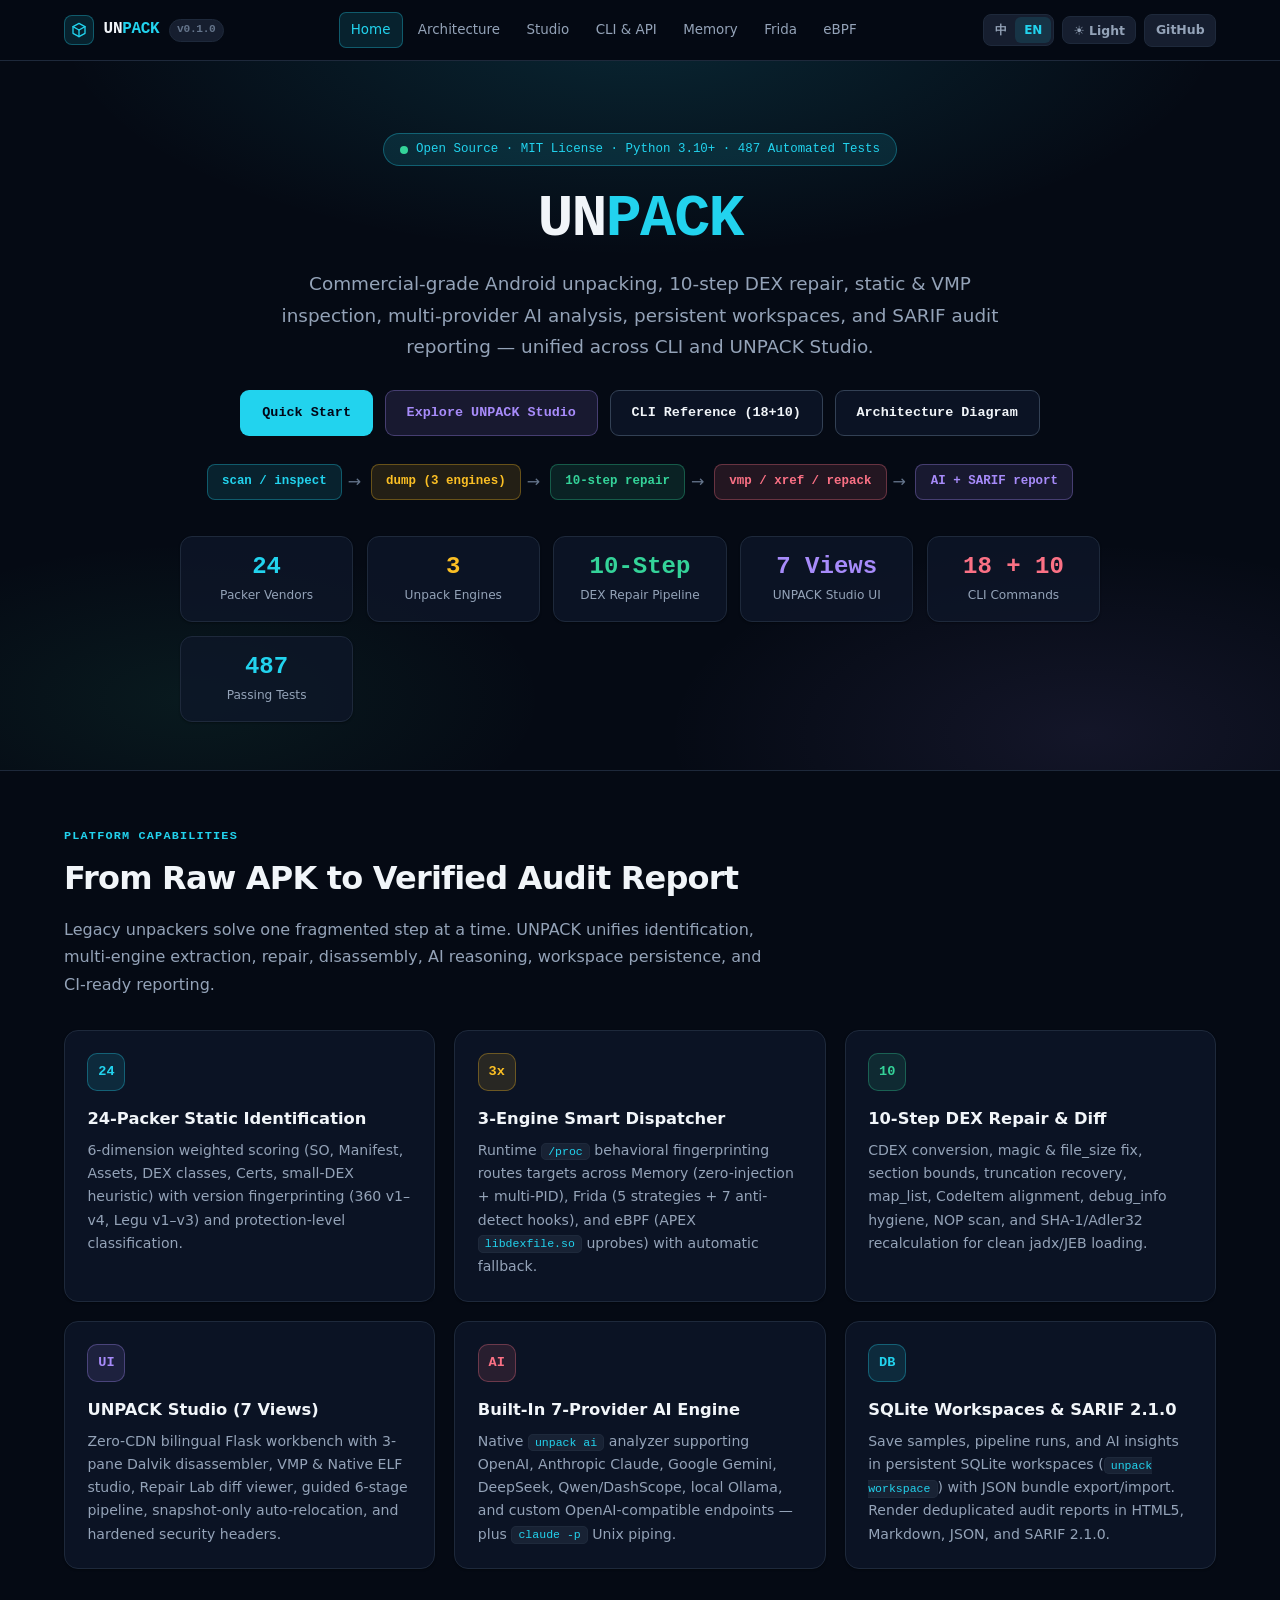
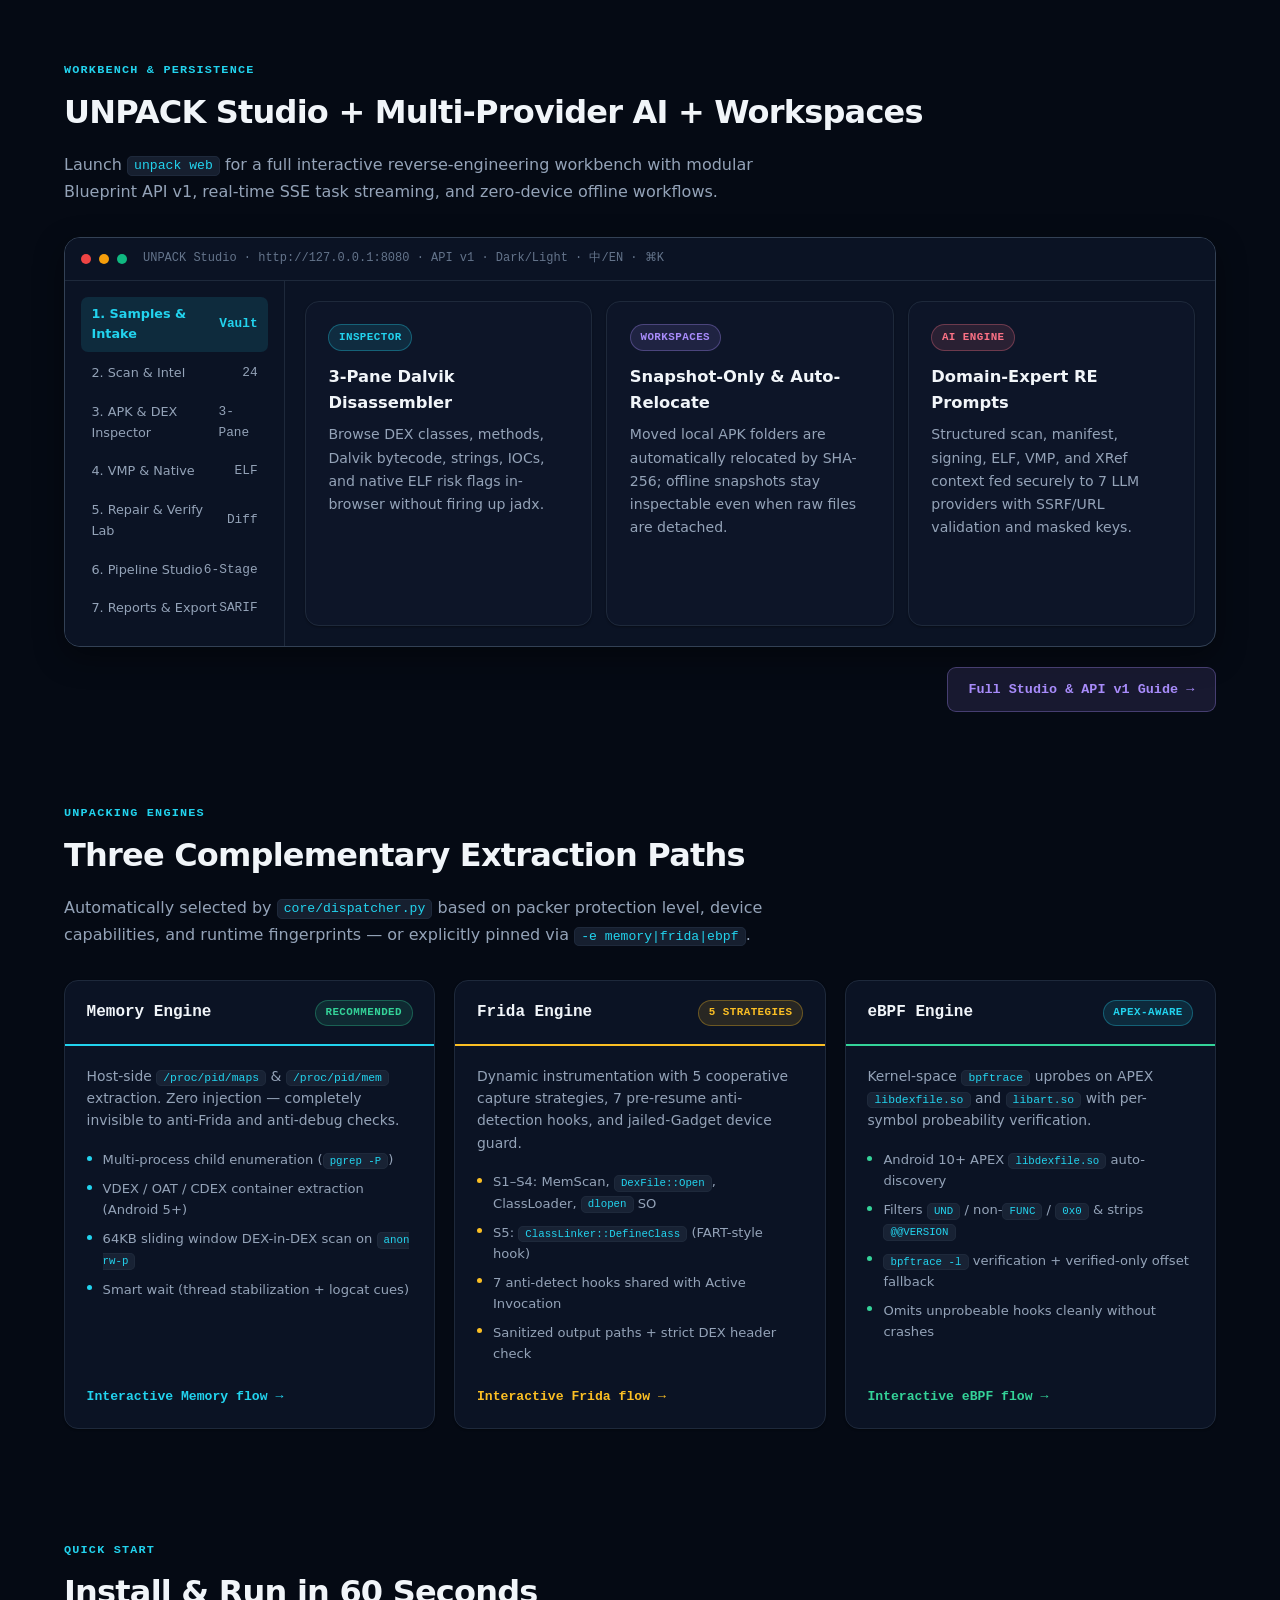
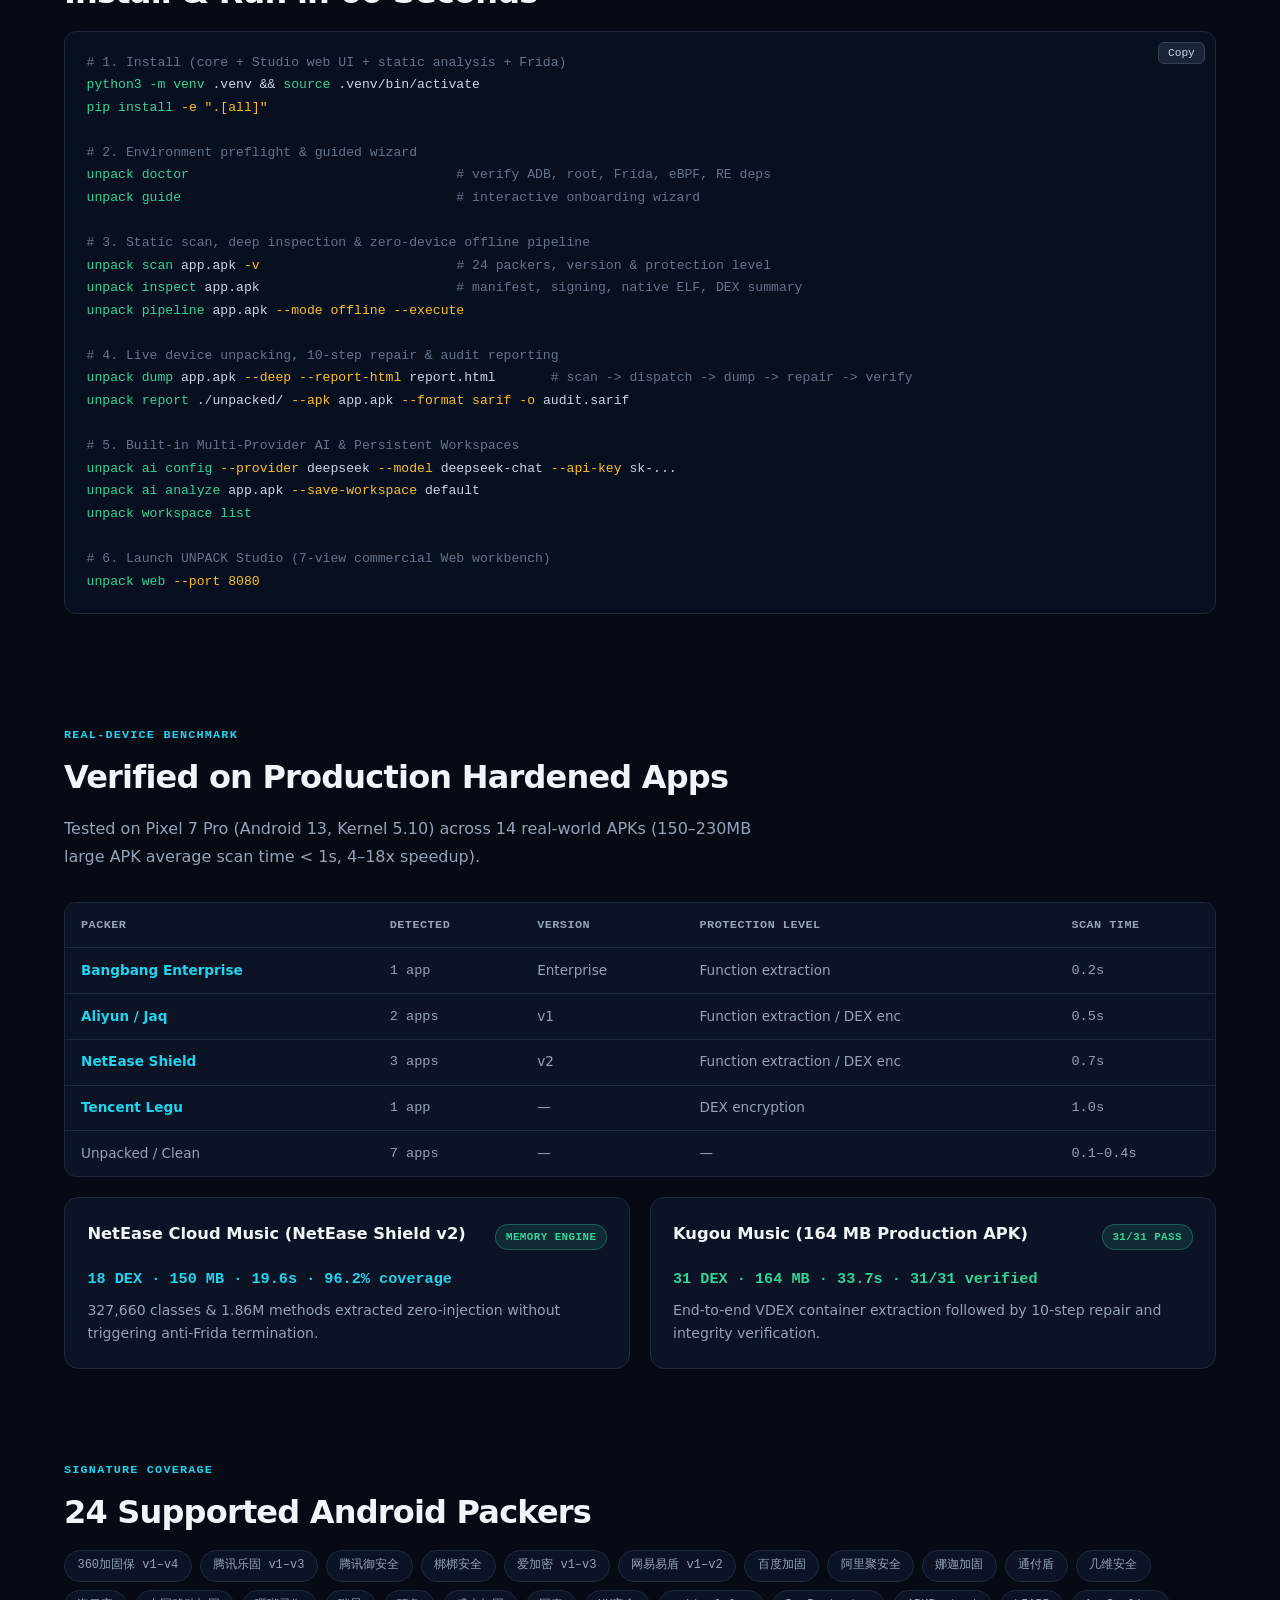
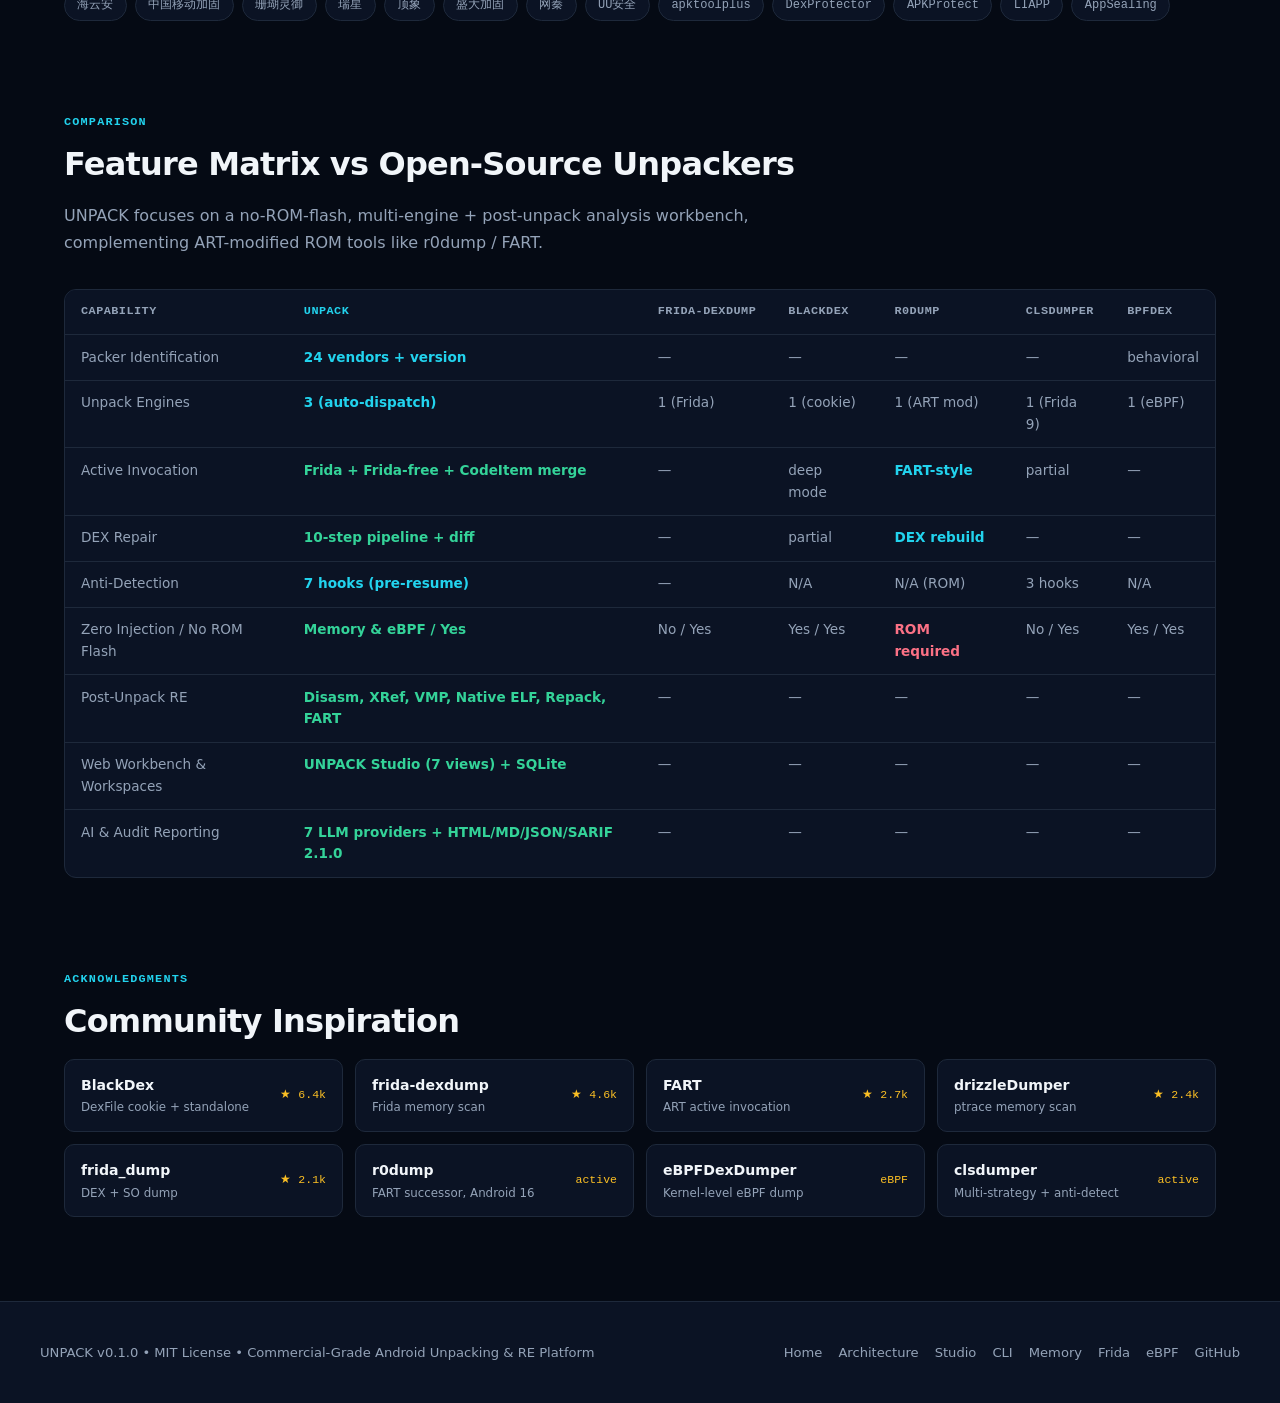
==== commit 06a03ffc: "docs: overhaul README and rebuild bilingual GitHub Pages site - Overhaul README.md with accurate met" ====
--- a/docs/index.html
+++ b/docs/index.html
@@ -1,750 +1,546 @@
 <!DOCTYPE html>
-<html lang="en">
+<html lang="en" data-theme="dark" data-lang="en" data-title-en="UNPACK — Commercial-Grade Android Unpacking &amp; RE Platform" data-title-zh="UNPACK — 商业级 Android 脱壳与逆向分析平台">
 <head>
   <meta charset="UTF-8">
   <meta name="viewport" content="width=device-width, initial-scale=1.0">
-  <title>UNPACK — Android Unpacker</title>
-  <link href="https://fonts.googleapis.com/css2?family=JetBrains+Mono:wght@400;500;600;700&family=Inter:wght@400;500;600;700&display=swap" rel="stylesheet">
-  <style>
-    :root {
-      --bg: #f8fafc;
-      --bg-card: #ffffff;
-      --border: #e2e8f0;
-      --text: #0f172a;
-      --text-dim: #475569;
-      --text-muted: #94a3b8;
-      --cyan: #0891b2;
-      --emerald: #059669;
-      --amber: #d97706;
-      --violet: #7c3aed;
-      --rose: #e11d48;
-    }
-    * { margin: 0; padding: 0; box-sizing: border-box; }
-    body {
-      font-family: 'Inter', system-ui, sans-serif;
-      background: var(--bg);
-      color: var(--text);
-      min-height: 100vh;
-      overflow-x: hidden;
-    }
-    code, .mono { font-family: 'JetBrains Mono', monospace; }
-
-    /* Hero */
-    .hero {
-      position: relative;
-      padding: 6rem 2rem 4rem;
-      text-align: center;
-      overflow: hidden;
-    }
-    .hero::before {
-      content: '';
-      position: absolute;
-      inset: 0;
-      background:
-        radial-gradient(ellipse 80% 50% at 50% 0%, rgba(8,145,178,0.06) 0%, transparent 60%),
-        radial-gradient(ellipse 60% 40% at 30% 100%, rgba(124,58,237,0.04) 0%, transparent 50%);
-      pointer-events: none;
-    }
-    .hero-badge {
-      display: inline-flex;
-      align-items: center;
-      gap: 0.5rem;
-      background: rgba(8,145,178,0.08);
-      border: 1px solid rgba(8,145,178,0.2);
-      border-radius: 999px;
-      padding: 0.375rem 1rem;
-      font-size: 0.8rem;
-      color: var(--cyan);
-      margin-bottom: 1.5rem;
-    }
-    .hero-badge .dot {
-      width: 6px; height: 6px;
-      background: var(--emerald);
-      border-radius: 50%;
-      animation: pulse 2s infinite;
-    }
-    @keyframes pulse { 0%,100%{opacity:1} 50%{opacity:0.4} }
-    .hero h1 {
-      font-family: 'JetBrains Mono', monospace;
-      font-size: clamp(2.5rem, 6vw, 4rem);
-      font-weight: 700;
-      letter-spacing: -0.03em;
-      margin-bottom: 1rem;
-      color: var(--text);
-    }
-    .hero h1 span { color: var(--cyan); }
-    .hero p {
-      font-size: 1.15rem;
-      color: var(--text-dim);
-      max-width: 640px;
-      margin: 0 auto 2rem;
-      line-height: 1.7;
-    }
-    .hero-actions {
-      display: flex;
-      gap: 1rem;
-      justify-content: center;
-      flex-wrap: wrap;
-    }
-    .btn {
-      display: inline-flex;
-      align-items: center;
-      gap: 0.5rem;
-      padding: 0.75rem 1.5rem;
-      border-radius: 0.5rem;
-      font-family: 'JetBrains Mono', monospace;
-      font-size: 0.875rem;
-      font-weight: 600;
-      text-decoration: none;
-      transition: all 0.2s;
-    }
-    .btn-primary {
-      background: var(--cyan);
-      color: #fff;
-    }
-    .btn-primary:hover { background: #0e7490; }
-    .btn-ghost {
-      background: transparent;
-      color: var(--text-dim);
-      border: 1px solid var(--border);
-    }
-    .btn-ghost:hover { color: var(--text); border-color: #94a3b8; }
-
-    /* Pipeline */
-    .pipeline {
-      display: flex;
-      justify-content: center;
-      gap: 0;
-      padding: 2rem 2rem 3rem;
-      flex-wrap: wrap;
-    }
-    .pipe-step {
-      display: flex;
-      align-items: center;
-      gap: 0;
-    }
-    .pipe-box {
-      padding: 0.625rem 1.25rem;
-      border-radius: 0.5rem;
-      font-family: 'JetBrains Mono', monospace;
-      font-size: 0.8rem;
-      font-weight: 600;
-      border: 1px solid;
-    }
-    .pipe-arrow {
-      color: var(--text-muted);
-      font-size: 1.2rem;
-      padding: 0 0.25rem;
-    }
-    .pipe-scan { background: rgba(8,145,178,0.08); border-color: rgba(8,145,178,0.25); color: var(--cyan); }
-    .pipe-dump { background: rgba(217,119,6,0.08); border-color: rgba(217,119,6,0.25); color: var(--amber); }
-    .pipe-repair { background: rgba(5,150,105,0.08); border-color: rgba(5,150,105,0.25); color: var(--emerald); }
-    .pipe-verify { background: rgba(124,58,237,0.08); border-color: rgba(124,58,237,0.25); color: var(--violet); }
-
-    /* Sections */
-    .section {
-      max-width: 1100px;
-      margin: 0 auto;
-      padding: 3rem 2rem;
-    }
-    .section-label {
-      font-family: 'JetBrains Mono', monospace;
-      font-size: 0.75rem;
-      letter-spacing: 0.1em;
-      text-transform: uppercase;
-      color: var(--cyan);
-      margin-bottom: 0.5rem;
-    }
-    .section h2 {
-      font-size: 1.75rem;
-      font-weight: 700;
-      margin-bottom: 1rem;
-      letter-spacing: -0.02em;
-    }
-    .section-desc {
-      color: var(--text-dim);
-      font-size: 1rem;
-      max-width: 600px;
-      margin-bottom: 2rem;
-      line-height: 1.7;
-    }
-
-    /* Feature grid */
-    .features {
-      display: grid;
-      grid-template-columns: repeat(auto-fit, minmax(300px, 1fr));
-      gap: 1.25rem;
-    }
-    .feature-card {
-      background: var(--bg-card);
-      border: 1px solid var(--border);
-      border-radius: 0.75rem;
-      padding: 1.5rem;
-      transition: border-color 0.2s;
-    }
-    .feature-card:hover { border-color: #cbd5e1; box-shadow: 0 1px 3px rgba(0,0,0,0.06); }
-    .feature-icon {
-      width: 36px; height: 36px;
-      border-radius: 0.5rem;
-      display: flex;
-      align-items: center;
-      justify-content: center;
-      font-size: 1rem;
-      margin-bottom: 1rem;
-    }
-    .feature-card h3 {
-      font-size: 1rem;
-      font-weight: 600;
-      margin-bottom: 0.5rem;
-    }
-    .feature-card p {
-      font-size: 0.85rem;
-      color: var(--text-dim);
-      line-height: 1.6;
-    }
-
-    /* Engine cards */
-    .engines {
-      display: grid;
-      grid-template-columns: repeat(auto-fit, minmax(300px, 1fr));
-      gap: 1.25rem;
-    }
-    .engine-card {
-      background: var(--bg-card);
-      border: 1px solid var(--border);
-      border-radius: 0.75rem;
-      overflow: hidden;
-      transition: border-color 0.2s;
-    }
-    .engine-card:hover { border-color: #cbd5e1; box-shadow: 0 1px 3px rgba(0,0,0,0.06); }
-    .engine-header {
-      padding: 1.25rem 1.5rem;
-      display: flex;
-      align-items: center;
-      justify-content: space-between;
-    }
-    .engine-header h3 {
-      font-family: 'JetBrains Mono', monospace;
-      font-size: 1rem;
-      font-weight: 700;
-    }
-    .engine-badge {
-      font-family: 'JetBrains Mono', monospace;
-      font-size: 0.65rem;
-      font-weight: 700;
-      padding: 0.2rem 0.6rem;
-      border-radius: 999px;
-      letter-spacing: 0.05em;
-    }
-    .engine-body {
-      padding: 0 1.5rem 1.5rem;
-    }
-    .engine-body p {
-      font-size: 0.85rem;
-      color: var(--text-dim);
-      line-height: 1.6;
-      margin-bottom: 1rem;
-    }
-    .engine-body ul {
-      list-style: none;
-      font-size: 0.8rem;
-      color: var(--text-dim);
-    }
-    .engine-body li {
-      padding: 0.3rem 0;
-      padding-left: 1.25rem;
-      position: relative;
-    }
-    .engine-body li::before {
-      content: '';
-      position: absolute;
-      left: 0; top: 0.7rem;
-      width: 6px; height: 6px;
-      border-radius: 50%;
-    }
-    .engine-link {
-      display: inline-flex;
-      align-items: center;
-      gap: 0.25rem;
-      font-size: 0.8rem;
-      margin-top: 0.75rem;
-      text-decoration: none;
-      transition: color 0.2s;
-    }
-
-    .e-memory .engine-header { border-bottom: 2px solid var(--cyan); }
-    .e-memory .engine-badge { background: rgba(8,145,178,0.1); color: var(--cyan); }
-    .e-memory li::before { background: var(--cyan); }
-    .e-memory .engine-link { color: var(--cyan); }
-    .e-memory .engine-link:hover { color: #06b6d4; }
-
-    .e-frida .engine-header { border-bottom: 2px solid var(--amber); }
-    .e-frida .engine-badge { background: rgba(217,119,6,0.1); color: var(--amber); }
-    .e-frida li::before { background: var(--amber); }
-    .e-frida .engine-link { color: var(--amber); }
-
-    .e-ebpf .engine-header { border-bottom: 2px solid var(--emerald); }
-    .e-ebpf .engine-badge { background: rgba(5,150,105,0.1); color: var(--emerald); }
-    .e-ebpf li::before { background: var(--emerald); }
-    .e-ebpf .engine-link { color: var(--emerald); }
-
-    /* Benchmark */
-    .bench-table {
-      width: 100%;
-      border-collapse: collapse;
-      font-size: 0.85rem;
-      margin-top: 1rem;
-    }
-    .bench-table th {
-      text-align: left;
-      padding: 0.75rem 1rem;
-      font-family: 'JetBrains Mono', monospace;
-      font-size: 0.75rem;
-      font-weight: 600;
-      color: var(--text-dim);
-      letter-spacing: 0.05em;
-      border-bottom: 1px solid var(--border);
-    }
-    .bench-table td {
-      padding: 0.625rem 1rem;
-      border-bottom: 1px solid rgba(30,41,59,0.5);
-      color: var(--text-dim);
-    }
-    .bench-table tr:hover td { color: var(--text); }
-    .bench-table .packer { color: var(--cyan); font-weight: 500; }
-    .bench-table .score { font-family: 'JetBrains Mono', monospace; }
-
-    /* Code block */
-    .code-block {
-      background: #f1f5f9;
-      border: 1px solid var(--border);
-      border-radius: 0.75rem;
-      padding: 1.5rem;
-      overflow-x: auto;
-      margin-top: 1.5rem;
-    }
-    .code-block pre {
-      font-family: 'JetBrains Mono', monospace;
-      font-size: 0.8rem;
-      line-height: 1.7;
-      color: var(--text-dim);
-    }
-    .code-block .cmd { color: var(--emerald); }
-    .code-block .flag { color: var(--amber); }
-    .code-block .comment { color: var(--text-muted); }
-
-    /* Packer grid */
-    .packer-grid {
-      display: flex;
-      flex-wrap: wrap;
-      gap: 0.5rem;
-      margin-top: 1rem;
-    }
-    .packer-tag {
-      font-family: 'JetBrains Mono', monospace;
-      font-size: 0.7rem;
-      padding: 0.3rem 0.75rem;
-      border-radius: 999px;
-      border: 1px solid var(--border);
-      color: var(--text-dim);
-      transition: all 0.2s;
-    }
-    .packer-tag:hover { border-color: var(--cyan); color: var(--cyan); }
-
-    /* Architecture diagram link */
-    .arch-banner {
-      background: var(--bg-card);
-      border: 1px solid var(--border);
-      border-radius: 0.75rem;
-      padding: 2rem;
-      text-align: center;
-      margin-top: 2rem;
-    }
-    .arch-banner a {
-      color: var(--cyan);
-      text-decoration: none;
-      font-weight: 600;
-    }
-    .arch-banner a:hover { text-decoration: underline; }
-    .arch-banner p {
-      color: var(--text-muted);
-      font-size: 0.85rem;
-      margin-top: 0.5rem;
-    }
-
-    /* References */
-    .ref-grid {
-      display: grid;
-      grid-template-columns: repeat(auto-fill, minmax(280px, 1fr));
-      gap: 0.75rem;
-      margin-top: 1rem;
-    }
-    .ref-item {
-      display: flex;
-      align-items: center;
-      gap: 0.75rem;
-      padding: 0.75rem 1rem;
-      background: var(--bg-card);
-      border: 1px solid var(--border);
-      border-radius: 0.5rem;
-      text-decoration: none;
-      transition: border-color 0.2s;
-    }
-    .ref-item:hover { border-color: #cbd5e1; box-shadow: 0 1px 3px rgba(0,0,0,0.06); }
-    .ref-stars {
-      font-family: 'JetBrains Mono', monospace;
-      font-size: 0.7rem;
-      color: var(--amber);
-      white-space: nowrap;
-    }
-    .ref-name { font-size: 0.85rem; color: var(--text); font-weight: 500; }
-    .ref-desc { font-size: 0.7rem; color: var(--text-muted); }
-
-    /* Footer */
-    footer {
-      text-align: center;
-      padding: 3rem 2rem;
-      color: var(--text-muted);
-      font-size: 0.75rem;
-      border-top: 1px solid var(--border);
-    }
-    footer a { color: var(--text-dim); text-decoration: none; }
-    footer a:hover { color: var(--text); }
-
-    @media (max-width: 640px) {
-      .hero { padding: 4rem 1.5rem 2rem; }
-      .section { padding: 2rem 1.5rem; }
-      .pipeline { gap: 0.25rem; }
-      .pipe-box { padding: 0.5rem 0.75rem; font-size: 0.7rem; }
-    }
-  </style>
+  <title>UNPACK — Commercial-Grade Android Unpacking &amp; RE Platform</title>
+  <meta name="description" content="End-to-end Android unpacking, 10-step DEX repair, 24-vendor packer detection, UNPACK Studio Web Workbench, built-in multi-provider AI analyzer, persistent SQLite workspaces, and SARIF 2.1.0 audit reporting.">
+  <meta property="og:title" content="UNPACK — Android Unpacking &amp; Security Analysis Platform">
+  <meta property="og:description" content="3-Engine Auto-Dispatch (Memory/Frida/eBPF), 10-Step DEX Repair, UNPACK Studio 7-View Workbench, Multi-Provider AI Engine, SQLite Workspaces, and 18+ CLI Commands.">
+  <meta property="og:type" content="website">
+  <link rel="icon" type="image/svg+xml" href="data:image/svg+xml,%3Csvg xmlns='http://www.w3.org/2000/svg' viewBox='0 0 24 24' fill='none' stroke='%2322d3ee' stroke-width='2' stroke-linecap='round' stroke-linejoin='round'%3E%3Cpath d='M12 2L3 7v10l9 5 9-5V7l-9-5z'/%3E%3Cpath d='M12 22V12'/%3E%3Cpath d='M3 7l9 5 9-5'/%3E%3C/svg%3E">
+  <link rel="stylesheet" href="assets/site.css">
 </head>
 <body>
-
-  <!-- Hero -->
-  <section class="hero">
-    <div class="hero-badge">
-      <span class="dot"></span>
-      v0.1.0 &mdash; open source
+  <a class="skip-link" href="#main-content">Skip to content</a>
+
+  <header class="site-nav">
+    <div class="nav-inner">
+      <a class="nav-brand" href="index.html">
+        <span class="brand-mark" aria-hidden="true">
+          <svg width="16" height="16" viewBox="0 0 24 24" fill="none" stroke="currentColor" stroke-width="2" stroke-linecap="round" stroke-linejoin="round"><path d="M12 2L3 7v10l9 5 9-5V7l-9-5z"/><path d="M12 22V12"/><path d="M3 7l9 5 9-5"/></svg>
+        </span>
+        <span class="brand-word">UN<span>PACK</span></span>
+        <span class="brand-ver mono">v0.1.0</span>
+      </a>
+      <nav class="nav-links" aria-label="Main navigation">
+        <a href="index.html" class="active"><span class="lang-en">Home</span><span class="lang-zh">首页</span></a>
+        <a href="architecture.html"><span class="lang-en">Architecture</span><span class="lang-zh">架构</span></a>
+        <a href="studio.html"><span class="lang-en">Studio</span><span class="lang-zh">工作台</span></a>
+        <a href="cli.html"><span class="lang-en">CLI &amp; API</span><span class="lang-zh">命令行</span></a>
+        <a href="engine-memory.html">Memory</a>
+        <a href="engine-frida.html">Frida</a>
+        <a href="engine-ebpf.html">eBPF</a>
+      </nav>
+      <div class="nav-controls">
+        <div class="seg-toggle" role="group" aria-label="Language">
+          <button type="button" class="seg-btn" data-set-lang="zh">中</button>
+          <button type="button" class="seg-btn active" data-set-lang="en">EN</button>
+        </div>
+        <button type="button" class="icon-btn" data-theme-toggle aria-label="Toggle theme">☀ Light</button>
+        <a class="icon-btn" href="https://github.com/overkazaf/unpack" target="_blank" rel="noopener">GitHub</a>
+        <button type="button" class="icon-btn nav-burger" data-nav-burger aria-label="Toggle menu" aria-expanded="false">☰</button>
+      </div>
     </div>
-    <h1>UN<span>PACK</span></h1>
-    <p>Android 脱壳工具。一行命令完成壳识别、DEX dump、修复、质量验证。</p>
-    <div class="hero-actions">
-      <a href="https://github.com/overkazaf/unpack" class="btn btn-primary">GitHub</a>
-      <a href="architecture.html" class="btn btn-ghost">Architecture</a>
-      <a href="#quickstart" class="btn btn-ghost">Quick Start</a>
+    <div class="mobile-drawer" id="mobileDrawer">
+      <div class="mobile-drawer-links">
+        <a href="index.html" class="active"><span class="lang-en">Home</span><span class="lang-zh">首页</span></a>
+        <a href="architecture.html"><span class="lang-en">Architecture</span><span class="lang-zh">架构图</span></a>
+        <a href="studio.html"><span class="lang-en">UNPACK Studio</span><span class="lang-zh">Web 工作台</span></a>
+        <a href="cli.html"><span class="lang-en">CLI Reference</span><span class="lang-zh">CLI 参考</span></a>
+        <a href="engine-memory.html">Memory Engine</a>
+        <a href="engine-frida.html">Frida Engine</a>
+        <a href="engine-ebpf.html">eBPF Engine</a>
+        <a href="https://github.com/overkazaf/unpack" target="_blank" rel="noopener">GitHub Repo</a>
+      </div>
     </div>
-  </section>
-
-  <!-- Pipeline -->
-  <div class="pipeline">
-    <div class="pipe-step"><span class="pipe-box pipe-scan">scan</span><span class="pipe-arrow">&rarr;</span></div>
-    <div class="pipe-step"><span class="pipe-box pipe-dump">dump</span><span class="pipe-arrow">&rarr;</span></div>
-    <div class="pipe-step"><span class="pipe-box pipe-repair">repair</span><span class="pipe-arrow">&rarr;</span></div>
-    <div class="pipe-step"><span class="pipe-box pipe-verify">verify</span></div>
-  </div>
-
-  <!-- Why -->
-  <section class="section">
-    <div class="section-label">Problem</div>
-    <h2>为什么需要 UNPACK</h2>
-    <p class="section-desc">现有脱壳工具碎片化严重，每个只做一件事。UNPACK 把识别、脱壳、修复、验证整合成一个工具链。</p>
-    <div class="features">
-      <div class="feature-card">
-        <div class="feature-icon" style="background:rgba(8,145,178,0.08);color:var(--cyan)">ID</div>
-        <h3>24 家壳自动识别</h3>
-        <p>6 维加权评分（SO/Manifest/Assets/DEX/Cert/Size），支持版本检测（360 v1-v4、乐固 v1-v3），置信度透明可解释。</p>
-      </div>
-      <div class="feature-card">
-        <div class="feature-icon" style="background:rgba(217,119,6,0.08);color:var(--amber)">3x</div>
-        <h3>三引擎自动调度</h3>
-        <p>Memory（零注入 + 多进程 + 滑动扫描）、Frida（5 策略 + 7 项反检测）、eBPF（内核 uprobe）。智能等待 + 行为指纹驱动策略选择。</p>
-      </div>
-      <div class="feature-card">
-        <div class="feature-icon" style="background:rgba(5,150,105,0.08);color:var(--emerald)">10</div>
-        <h3>10 步 DEX 修复</h3>
-        <p>CDEX 转换 / Header / Section 边界校验 / 截断恢复 / Map / debug_info / NOP 检测 / 对齐 / SHA-1 / Adler32。修复后可直接被 jadx / JEB 解析。</p>
-      </div>
-      <div class="feature-card">
-        <div class="feature-icon" style="background:rgba(124,58,237,0.08);color:var(--violet)">%</div>
-        <h3>质量评估报告</h3>
-        <p>类/方法覆盖率、NOP 方法检测（仍被加密的函数抽取方法）、结构化 JSON 报告，脱壳效果一目了然。</p>
-      </div>
-      <div class="feature-card">
-        <div class="feature-icon" style="background:rgba(225,29,72,0.08);color:var(--rose)">AI</div>
-        <h3>AI 管道集成</h3>
-        <p><code class="mono">unpack analyze app.apk | claude -p</code> &mdash; 生成结构化报告直接管道给 Claude 做深度分析：壳特征、绕过方案、类似样本。</p>
-      </div>
-      <div class="feature-card">
-        <div class="feature-icon" style="background:rgba(8,145,178,0.08);color:var(--cyan)">&gt;_</div>
-        <h3>12 个 CLI 命令</h3>
-        <p>scan / dump / repair / verify / export / repack / rescan / reassemble / vmp / xref / analyze / web。Rich 面板 + 彩色输出。</p>
-      </div>
-      <div class="feature-card">
-        <div class="feature-icon" style="background:rgba(225,29,72,0.08);color:var(--rose)">X</div>
-        <h3>交叉引用 + VMP 标注</h3>
-        <p>Dalvik 反汇编器解码 40+ opcode。字符串/方法/反射/字段交叉引用索引。方法级 VMP stub 分类（normal / NOP / VMP-stub）。</p>
-      </div>
-      <div class="feature-card">
-        <div class="feature-icon" style="background:rgba(124,58,237,0.08);color:var(--violet)">++</div>
-        <h3>脱壳后自动化</h3>
-        <p>APK 重打包（原始资源 + 脱壳 DEX → 可分析 APK）、DEX 重组（还原 multi-DEX 布局）、FART 格式导出、增量式组件触发重扫。</p>
-      </div>
-      <div class="feature-card">
-        <div class="feature-icon" style="background:rgba(217,119,6,0.08);color:var(--amber)">MP</div>
-        <h3>多进程壳对抗</h3>
-        <p>自动枚举子进程 + 滑动窗口 DEX-in-DEX 扫描。运行时行为指纹（/proc 探测 + 风险评分）驱动策略选择。智能等待替代固定 sleep。</p>
+  </header>
+
+  <main id="main-content">
+    <!-- Hero -->
+    <section class="hero">
+      <div class="hero-inner">
+        <div class="hero-badge">
+          <span class="pulse-dot"></span>
+          <span class="lang-en">Open Source · MIT License · Python 3.10+ · 487 Automated Tests</span>
+          <span class="lang-zh">开源项目 · MIT 协议 · Python 3.10+ · 487 项自动化测试</span>
+        </div>
+        <h1>UN<span>PACK</span></h1>
+        <p class="hero-lead lang-en">
+          Commercial-grade Android unpacking, 10-step DEX repair, static &amp; VMP inspection, multi-provider AI analysis, persistent workspaces, and SARIF audit reporting — unified across CLI and UNPACK Studio.
+        </p>
+        <p class="hero-lead lang-zh">
+          商业级 Android 脱壳与逆向分析平台 —— 集 24 家壳识别、三引擎自动调度、10 步 DEX 修复、VMP/ELF/DEX 深度检视、UNPACK Studio 工作台、内置多模型 AI 引擎、持久化工作区与 SARIF 审计报告于一体。
+        </p>
+        <div class="hero-actions">
+          <a href="#quickstart" class="btn btn-primary">
+            <span class="lang-en">Quick Start</span>
+            <span class="lang-zh">快速开始</span>
+          </a>
+          <a href="studio.html" class="btn btn-secondary">
+            <span class="lang-en">Explore UNPACK Studio</span>
+            <span class="lang-zh">探索 UNPACK Studio</span>
+          </a>
+          <a href="cli.html" class="btn btn-ghost">
+            <span class="lang-en">CLI Reference (18+10)</span>
+            <span class="lang-zh">CLI 命令参考 (18+10)</span>
+          </a>
+          <a href="architecture.html" class="btn btn-ghost">
+            <span class="lang-en">Architecture Diagram</span>
+            <span class="lang-zh">交互式架构图</span>
+          </a>
+        </div>
+
+        <!-- Pipeline flow -->
+        <div class="pipeline" aria-label="Core pipeline">
+          <div class="pipe-step"><span class="pipe-box pipe-cyan">scan / inspect</span><span class="pipe-arrow">&rarr;</span></div>
+          <div class="pipe-step"><span class="pipe-box pipe-amber">dump (3 engines)</span><span class="pipe-arrow">&rarr;</span></div>
+          <div class="pipe-step"><span class="pipe-box pipe-emerald">10-step repair</span><span class="pipe-arrow">&rarr;</span></div>
+          <div class="pipe-step"><span class="pipe-box pipe-rose">vmp / xref / repack</span><span class="pipe-arrow">&rarr;</span></div>
+          <div class="pipe-step"><span class="pipe-box pipe-violet">AI + SARIF report</span></div>
+        </div>
+
+        <!-- Key Metrics -->
+        <div class="metrics-strip">
+          <div class="metric-box">
+            <div class="metric-val cyan">24</div>
+            <div class="metric-lbl"><span class="lang-en">Packer Vendors</span><span class="lang-zh">支持加固厂商</span></div>
+          </div>
+          <div class="metric-box">
+            <div class="metric-val amber">3</div>
+            <div class="metric-lbl"><span class="lang-en">Unpack Engines</span><span class="lang-zh">自动调度引擎</span></div>
+          </div>
+          <div class="metric-box">
+            <div class="metric-val emerald">10-Step</div>
+            <div class="metric-lbl"><span class="lang-en">DEX Repair Pipeline</span><span class="lang-zh">DEX 修复流水线</span></div>
+          </div>
+          <div class="metric-box">
+            <div class="metric-val violet">7 Views</div>
+            <div class="metric-lbl"><span class="lang-en">UNPACK Studio UI</span><span class="lang-zh">Studio 商业工作台</span></div>
+          </div>
+          <div class="metric-box">
+            <div class="metric-val rose">18 + 10</div>
+            <div class="metric-lbl"><span class="lang-en">CLI Commands</span><span class="lang-zh">CLI 命令与子组</span></div>
+          </div>
+          <div class="metric-box">
+            <div class="metric-val cyan">487</div>
+            <div class="metric-lbl"><span class="lang-en">Passing Tests</span><span class="lang-zh">自动化测试通过</span></div>
+          </div>
+        </div>
+      </div>
+    </section>
+
+    <!-- Core Capabilities -->
+    <section class="section">
+      <div class="section-label"><span class="lang-en">Platform Capabilities</span><span class="lang-zh">核心能力</span></div>
+      <h2><span class="lang-en">From Raw APK to Verified Audit Report</span><span class="lang-zh">从原始 APK 到可验证审计报告的全链路闭环</span></h2>
+      <p class="section-desc">
+        <span class="lang-en">Legacy unpackers solve one fragmented step at a time. UNPACK unifies identification, multi-engine extraction, repair, disassembly, AI reasoning, workspace persistence, and CI-ready reporting.</span>
+        <span class="lang-zh">传统脱壳工具往往各自为战且“dump 完即丢”。UNPACK 将壳识别、多引擎提取、10 步修复、反汇编分析、内置 AI 研判、持久化工作区与企业级审计报告打通为一条数据驱动流水线。</span>
+      </p>
+
+      <div class="grid-3">
+        <article class="card">
+          <div class="feature-icon fi-cyan">24</div>
+          <h3><span class="lang-en">24-Packer Static Identification</span><span class="lang-zh">24 家壳厂商自动识别</span></h3>
+          <p class="lang-en">6-dimension weighted scoring (SO, Manifest, Assets, DEX classes, Certs, small-DEX heuristic) with version fingerprinting (360 v1–v4, Legu v1–v3) and protection-level classification.</p>
+          <p class="lang-zh">6 维加权评分（SO、Manifest、Assets、DEX 类名、证书、小 DEX 启发式），支持版本识别（360 v1–v4、腾讯乐固 v1–v3）及 DEX/函数抽取/VMP/DEX2C 保护等级判定。</p>
+        </article>
+
+        <article class="card accent-amber">
+          <div class="feature-icon fi-amber">3x</div>
+          <h3><span class="lang-en">3-Engine Smart Dispatcher</span><span class="lang-zh">三引擎智能路由调度</span></h3>
+          <p class="lang-en">Runtime <code>/proc</code> behavioral fingerprinting routes targets across Memory (zero-injection + multi-PID), Frida (5 strategies + 7 anti-detect hooks), and eBPF (APEX <code>libdexfile.so</code> uprobes) with automatic fallback.</p>
+          <p class="lang-zh">基于保护等级与运行时行为指纹在 Memory（零注入 + 多进程）、Frida（5 策略 + 7 项反检测）与 eBPF（APEX <code>libdexfile.so</code> 内核探针）之间自动调度并支持失败降级。</p>
+        </article>
+
+        <article class="card accent-emerald">
+          <div class="feature-icon fi-emerald">10</div>
+          <h3><span class="lang-en">10-Step DEX Repair &amp; Diff</span><span class="lang-zh">10 步 DEX 修复与差异对比</span></h3>
+          <p class="lang-en">CDEX conversion, magic &amp; file_size fix, section bounds, truncation recovery, map_list, CodeItem alignment, debug_info hygiene, NOP scan, and SHA-1/Adler32 recalculation for clean jadx/JEB loading.</p>
+          <p class="lang-zh">自动完成 CDEX 转换、Magic/Size 修正、Section 越界清零、截断恢复、Map/Alignment/debug_info 校验、NOP 标记与 SHA-1/Adler32 重算，直接兼容 jadx / JEB / baksmali。</p>
+        </article>
+
+        <article class="card accent-violet">
+          <div class="feature-icon fi-violet">UI</div>
+          <h3><span class="lang-en">UNPACK Studio (7 Views)</span><span class="lang-zh">UNPACK Studio 商业工作台</span></h3>
+          <p class="lang-en">Zero-CDN bilingual Flask workbench with 3-pane Dalvik disassembler, VMP &amp; Native ELF studio, Repair Lab diff viewer, guided 6-stage pipeline, snapshot-only auto-relocation, and hardened security headers.</p>
+          <p class="lang-zh">零外部 CDN 依赖的中英双语 Web 工作台：内建三栏 Dalvik 反汇编器、VMP/Native 工作室、修复差异实验室、6 阶段向导流水线、快照模式 SHA-256 自动重定位与安全响应头加固。</p>
+        </article>
+
+        <article class="card accent-rose">
+          <div class="feature-icon fi-rose">AI</div>
+          <h3><span class="lang-en">Built-In 7-Provider AI Engine</span><span class="lang-zh">内置 7 大模型 AI 逆向引擎</span></h3>
+          <p class="lang-en">Native <code>unpack ai</code> analyzer supporting OpenAI, Anthropic Claude, Google Gemini, DeepSeek, Qwen/DashScope, local Ollama, and custom OpenAI-compatible endpoints — plus <code>claude -p</code> Unix piping.</p>
+          <p class="lang-zh">内置 <code>unpack ai</code> 支持 OpenAI、Anthropic Claude、Google Gemini、DeepSeek、通义千问、本地 Ollama 与自定义 OpenAI 兼容端点，同时保留 <code>claude -p</code> 管道集成能力。</p>
+        </article>
+
+        <article class="card">
+          <div class="feature-icon fi-cyan">DB</div>
+          <h3><span class="lang-en">SQLite Workspaces &amp; SARIF 2.1.0</span><span class="lang-zh">持久化工作区与 SARIF 报告</span></h3>
+          <p class="lang-en">Save samples, pipeline runs, and AI insights in persistent SQLite workspaces (<code>unpack workspace</code>) with JSON bundle export/import. Render deduplicated audit reports in HTML5, Markdown, JSON, and SARIF 2.1.0.</p>
+          <p class="lang-zh">通过 SQLite 工作区（<code>unpack workspace</code>）持久化保存样本、流水线记录与 AI 研判结果并支持 JSON 打包迁移；一键生成去重后的 HTML5 / Markdown / JSON / SARIF 2.1.0 审计报告。</p>
+        </article>
+      </div>
+    </section>
+
+    <!-- Studio & AI Spotlight -->
+    <section class="section section-tight">
+      <div class="section-label"><span class="lang-en">Workbench &amp; Persistence</span><span class="lang-zh">商业级工作台</span></div>
+      <h2><span class="lang-en">UNPACK Studio + Multi-Provider AI + Workspaces</span><span class="lang-zh">UNPACK Studio · 多模型 AI · SQLite 工作区</span></h2>
+      <p class="section-desc">
+        <span class="lang-en">Launch <code>unpack web</code> for a full interactive reverse-engineering workbench with modular Blueprint API v1, real-time SSE task streaming, and zero-device offline workflows.</span>
+        <span class="lang-zh">执行 <code>unpack web</code> 启动完整交互式逆向工作台，采用模块化 Blueprint API v1、实时 SSE 任务流，并支持无真机离线深度分析。</span>
+      </p>
+
+      <div class="studio-showcase">
+        <div class="studio-chrome">
+          <span class="chrome-dot r"></span>
+          <span class="chrome-dot y"></span>
+          <span class="chrome-dot g"></span>
+          <span style="margin-left:0.5rem;">UNPACK Studio · http://127.0.0.1:8080 · API v1 · Dark/Light · 中/EN · ⌘K</span>
+        </div>
+        <div class="studio-grid">
+          <div class="studio-rail">
+            <div class="studio-rail-item active"><span>1. Samples &amp; Intake</span><span class="mono">Vault</span></div>
+            <div class="studio-rail-item"><span>2. Scan &amp; Intel</span><span class="mono">24</span></div>
+            <div class="studio-rail-item"><span>3. APK &amp; DEX Inspector</span><span class="mono">3-Pane</span></div>
+            <div class="studio-rail-item"><span>4. VMP &amp; Native</span><span class="mono">ELF</span></div>
+            <div class="studio-rail-item"><span>5. Repair &amp; Verify Lab</span><span class="mono">Diff</span></div>
+            <div class="studio-rail-item"><span>6. Pipeline Studio</span><span class="mono">6-Stage</span></div>
+            <div class="studio-rail-item"><span>7. Reports &amp; Export</span><span class="mono">SARIF</span></div>
+          </div>
+          <div class="studio-pane">
+            <div class="card">
+              <div class="card-header"><span class="badge badge-cyan">INSPECTOR</span></div>
+              <h3><span class="lang-en">3-Pane Dalvik Disassembler</span><span class="lang-zh">三栏 Dalvik 反汇编浏览器</span></h3>
+              <p class="lang-en">Browse DEX classes, methods, Dalvik bytecode, strings, IOCs, and native ELF risk flags in-browser without firing up jadx.</p>
+              <p class="lang-zh">无需启动 jadx，直接在浏览器检视 DEX 类树、方法反汇编指令、字符串 IOC 与原生 ELF 安全特征。</p>
+            </div>
+            <div class="card">
+              <div class="card-header"><span class="badge badge-violet">WORKSPACES</span></div>
+              <h3><span class="lang-en">Snapshot-Only &amp; Auto-Relocate</span><span class="lang-zh">快照容错与 SHA-256 自动重定位</span></h3>
+              <p class="lang-en">Moved local APK folders are automatically relocated by SHA-256; offline snapshots stay inspectable even when raw files are detached.</p>
+              <p class="lang-zh">样本目录迁移后自动按 SHA-256 重定位；源文件离线时依然可浏览历史快照与审计报告。</p>
+            </div>
+            <div class="card">
+              <div class="card-header"><span class="badge badge-rose">AI ENGINE</span></div>
+              <h3><span class="lang-en">Domain-Expert RE Prompts</span><span class="lang-zh">领域专家级 AI 逆向分析</span></h3>
+              <p class="lang-en">Structured scan, manifest, signing, ELF, VMP, and XRef context fed securely to 7 LLM providers with SSRF/URL validation and masked keys.</p>
+              <p class="lang-zh">自动聚合壳特征、Manifest、签名、ELF、VMP 与 XRef 上下文发送至 7 大模型服务，支持安全 URL 校验与密钥脱敏。</p>
+            </div>
+          </div>
+        </div>
+      </div>
+
+      <div style="margin-top:1.25rem; text-align:right;">
+        <a href="studio.html" class="btn btn-secondary">
+          <span class="lang-en">Full Studio &amp; API v1 Guide &rarr;</span>
+          <span class="lang-zh">查看 Studio 与 API v1 详解 &rarr;</span>
+        </a>
+      </div>
+    </section>
+
+    <!-- 3 Engines -->
+    <section class="section">
+      <div class="section-label"><span class="lang-en">Unpacking Engines</span><span class="lang-zh">三大脱壳引擎</span></div>
+      <h2><span class="lang-en">Three Complementary Extraction Paths</span><span class="lang-zh">三种互补的运行时提取路线</span></h2>
+      <p class="section-desc">
+        <span class="lang-en">Automatically selected by <code>core/dispatcher.py</code> based on packer protection level, device capabilities, and runtime fingerprints — or explicitly pinned via <code>-e memory|frida|ebpf</code>.</span>
+        <span class="lang-zh">由 <code>core/dispatcher.py</code> 依据保护等级、设备能力与运行时指纹自动路由，也可通过 <code>-e memory|frida|ebpf</code> 手动指定。</span>
+      </p>
+
+      <div class="grid-3">
+        <div class="engine-card e-memory">
+          <div class="engine-card-head">
+            <h3>Memory Engine</h3>
+            <span class="badge badge-emerald">RECOMMENDED</span>
+          </div>
+          <div class="engine-card-body">
+            <p class="lang-en">Host-side <code>/proc/pid/maps</code> &amp; <code>/proc/pid/mem</code> extraction. Zero injection — completely invisible to anti-Frida and anti-debug checks.</p>
+            <p class="lang-zh">Host 侧解析 <code>/proc/pid/maps</code> 并直读 <code>/proc/pid/mem</code>，零注入进程，对 anti-Frida / anti-debug 完全免疫。</p>
+            <ul>
+              <li><span class="lang-en">Multi-process child enumeration (<code>pgrep -P</code>)</span><span class="lang-zh">多进程子进程枚举（<code>pgrep -P</code>）</span></li>
+              <li><span class="lang-en">VDEX / OAT / CDEX container extraction (Android 5+)</span><span class="lang-zh">VDEX / OAT / CDEX 容器感知（Android 5+）</span></li>
+              <li><span class="lang-en">64KB sliding window DEX-in-DEX scan on <code>anon rw-p</code></span><span class="lang-zh">匿名 <code>rw-p</code> 区域 64KB 滑动窗口扫描 DEX-in-DEX</span></li>
+              <li><span class="lang-en">Smart wait (thread stabilization + logcat cues)</span><span class="lang-zh">智能等待（线程稳定化 + logcat 关键词检测）</span></li>
+            </ul>
+            <a href="engine-memory.html" class="engine-link">
+              <span class="lang-en">Interactive Memory flow &rarr;</span>
+              <span class="lang-zh">查看 Memory 引擎流程图 &rarr;</span>
+            </a>
+          </div>
+        </div>
+
+        <div class="engine-card e-frida">
+          <div class="engine-card-head">
+            <h3>Frida Engine</h3>
+            <span class="badge badge-amber">5 STRATEGIES</span>
+          </div>
+          <div class="engine-card-body">
+            <p class="lang-en">Dynamic instrumentation with 5 cooperative capture strategies, 7 pre-resume anti-detection hooks, and jailed-Gadget device guard.</p>
+            <p class="lang-zh">基于 Frida DBI 的五策略协同捕获体系，内置 7 项 resume 前同步生效的反检测绕过与越狱/Gadget USB 设备预检。</p>
+            <ul>
+              <li><span class="lang-en">S1–S4: MemScan, <code>DexFile::Open</code>, ClassLoader, <code>dlopen</code> SO</span><span class="lang-zh">S1–S4：内存扫描、<code>DexFile::Open</code>、ClassLoader、SO dump</span></li>
+              <li><span class="lang-en">S5: <code>ClassLinker::DefineClass</code> (FART-style hook)</span><span class="lang-zh">S5：<code>ClassLinker::DefineClass</code>（FART 风格类注册捕获）</span></li>
+              <li><span class="lang-en">7 anti-detect hooks shared with Active Invocation</span><span class="lang-zh">与主动调用共享 7 项统一反检测模块</span></li>
+              <li><span class="lang-en">Sanitized output paths + strict DEX header check</span><span class="lang-zh">安全路径清洗 + 严格 DEX 头部校验</span></li>
+            </ul>
+            <a href="engine-frida.html" class="engine-link" style="color:var(--amber);">
+              <span class="lang-en">Interactive Frida flow &rarr;</span>
+              <span class="lang-zh">查看 Frida 引擎流程图 &rarr;</span>
+            </a>
+          </div>
+        </div>
+
+        <div class="engine-card e-ebpf">
+          <div class="engine-card-head">
+            <h3>eBPF Engine</h3>
+            <span class="badge badge-cyan">APEX-AWARE</span>
+          </div>
+          <div class="engine-card-body">
+            <p class="lang-en">Kernel-space <code>bpftrace</code> uprobes on APEX <code>libdexfile.so</code> and <code>libart.so</code> with per-symbol probeability verification.</p>
+            <p class="lang-zh">内核态 <code>bpftrace</code> uprobe 挂钩 Android 10+ APEX <code>libdexfile.so</code> 与 <code>libart.so</code>，逐符号验证可探测性。</p>
+            <ul>
+              <li><span class="lang-en">Android 10+ APEX <code>libdexfile.so</code> auto-discovery</span><span class="lang-zh">Android 10+ APEX <code>libdexfile.so</code> 自动发现</span></li>
+              <li><span class="lang-en">Filters <code>UND</code> / non-<code>FUNC</code> / <code>0x0</code> &amp; strips <code>@@VERSION</code></span><span class="lang-zh">过滤 <code>UND</code>/非 <code>FUNC</code>/<code>0x0</code> 符号并清理 <code>@@VERSION</code></span></li>
+              <li><span class="lang-en"><code>bpftrace -l</code> verification + verified-only offset fallback</span><span class="lang-zh"><code>bpftrace -l</code> 逐项验证 + 安全偏移量回退</span></li>
+              <li><span class="lang-en">Omits unprobeable hooks cleanly without crashes</span><span class="lang-zh">自动剔除不可探测钩子，避免脚本挂载失败</span></li>
+            </ul>
+            <a href="engine-ebpf.html" class="engine-link" style="color:var(--emerald);">
+              <span class="lang-en">Interactive eBPF flow &rarr;</span>
+              <span class="lang-zh">查看 eBPF 引擎流程图 &rarr;</span>
+            </a>
+          </div>
+        </div>
+      </div>
+    </section>
+
+    <!-- Quick Start -->
+    <section class="section" id="quickstart">
+      <div class="section-label"><span class="lang-en">Quick Start</span><span class="lang-zh">快速上手</span></div>
+      <h2><span class="lang-en">Install &amp; Run in 60 Seconds</span><span class="lang-zh">60 秒完成安装与全流程运行</span></h2>
+      <div class="code-block"><pre><span class="comment"># 1. Install (core + Studio web UI + static analysis + Frida)</span>
+<span class="cmd">python3 -m venv</span> .venv &amp;&amp; <span class="cmd">source</span> .venv/bin/activate
+<span class="cmd">pip install</span> <span class="flag">-e ".[all]"</span>
+
+<span class="comment"># 2. Environment preflight &amp; guided wizard</span>
+<span class="cmd">unpack doctor</span>                                  <span class="comment"># verify ADB, root, Frida, eBPF, RE deps</span>
+<span class="cmd">unpack guide</span>                                   <span class="comment"># interactive onboarding wizard</span>
+
+<span class="comment"># 3. Static scan, deep inspection &amp; zero-device offline pipeline</span>
+<span class="cmd">unpack scan</span> app.apk <span class="flag">-v</span>                         <span class="comment"># 24 packers, version &amp; protection level</span>
+<span class="cmd">unpack inspect</span> app.apk                         <span class="comment"># manifest, signing, native ELF, DEX summary</span>
+<span class="cmd">unpack pipeline</span> app.apk <span class="flag">--mode offline --execute</span>
+
+<span class="comment"># 4. Live device unpacking, 10-step repair &amp; audit reporting</span>
+<span class="cmd">unpack dump</span> app.apk <span class="flag">--deep --report-html</span> report.html       <span class="comment"># scan -&gt; dispatch -&gt; dump -&gt; repair -&gt; verify</span>
+<span class="cmd">unpack report</span> ./unpacked/ <span class="flag">--apk</span> app.apk <span class="flag">--format sarif -o</span> audit.sarif
+
+<span class="comment"># 5. Built-in Multi-Provider AI &amp; Persistent Workspaces</span>
+<span class="cmd">unpack ai config</span> <span class="flag">--provider</span> deepseek <span class="flag">--model</span> deepseek-chat <span class="flag">--api-key</span> sk-...
+<span class="cmd">unpack ai analyze</span> app.apk <span class="flag">--save-workspace</span> default
+<span class="cmd">unpack workspace list</span>
+
+<span class="comment"># 6. Launch UNPACK Studio (7-view commercial Web workbench)</span>
+<span class="cmd">unpack web</span> <span class="flag">--port 8080</span></pre>
+      </div>
+    </section>
+
+    <!-- Benchmark -->
+    <section class="section">
+      <div class="section-label"><span class="lang-en">Real-Device Benchmark</span><span class="lang-zh">真机实测数据</span></div>
+      <h2><span class="lang-en">Verified on Production Hardened Apps</span><span class="lang-zh">真机环境与大型商业加固样本验证</span></h2>
+      <p class="section-desc">
+        <span class="lang-en">Tested on Pixel 7 Pro (Android 13, Kernel 5.10) across 14 real-world APKs (150–230MB large APK average scan time &lt; 1s, 4–18x speedup).</span>
+        <span class="lang-zh">在 Pixel 7 Pro（Android 13, Kernel 5.10）上对 14 款真实商业 App 完成扫描与脱壳验证；150–230MB 大型 APK 平均扫描耗时 &lt; 1s（较早期提速 4–18x）。</span>
+      </p>
+
+      <div class="table-wrap">
+        <table class="data-table">
+          <thead>
+            <tr>
+              <th><span class="lang-en">Packer</span><span class="lang-zh">加固厂商</span></th>
+              <th><span class="lang-en">Detected</span><span class="lang-zh">检出样本</span></th>
+              <th><span class="lang-en">Version</span><span class="lang-zh">版本识别</span></th>
+              <th><span class="lang-en">Protection Level</span><span class="lang-zh">保护等级</span></th>
+              <th><span class="lang-en">Scan Time</span><span class="lang-zh">扫描耗时</span></th>
+            </tr>
+          </thead>
+          <tbody>
+            <tr><td class="hl"><span class="lang-en">Bangbang Enterprise</span><span class="lang-zh">梆梆安全</span></td><td class="mono">1 app</td><td><span class="lang-en">Enterprise</span><span class="lang-zh">企业版</span></td><td><span class="lang-en">Function extraction</span><span class="lang-zh">函数抽取</span></td><td class="mono">0.2s</td></tr>
+            <tr><td class="hl"><span class="lang-en">Aliyun / Jaq</span><span class="lang-zh">阿里聚安全</span></td><td class="mono">2 apps</td><td>v1</td><td><span class="lang-en">Function extraction / DEX enc</span><span class="lang-zh">函数抽取 / DEX 加密</span></td><td class="mono">0.5s</td></tr>
+            <tr><td class="hl"><span class="lang-en">NetEase Shield</span><span class="lang-zh">网易易盾</span></td><td class="mono">3 apps</td><td>v2</td><td><span class="lang-en">Function extraction / DEX enc</span><span class="lang-zh">函数抽取 / DEX 加密</span></td><td class="mono">0.7s</td></tr>
+            <tr><td class="hl"><span class="lang-en">Tencent Legu</span><span class="lang-zh">腾讯乐固</span></td><td class="mono">1 app</td><td>&mdash;</td><td><span class="lang-en">DEX encryption</span><span class="lang-zh">DEX 加密</span></td><td class="mono">1.0s</td></tr>
+            <tr><td><span class="lang-en">Unpacked / Clean</span><span class="lang-zh">未加壳</span></td><td class="mono">7 apps</td><td>&mdash;</td><td>&mdash;</td><td class="mono">0.1–0.4s</td></tr>
+          </tbody>
+        </table>
+      </div>
+
+      <div class="grid-2" style="margin-top:1.25rem;">
+        <div class="card">
+          <div class="card-header">
+            <h3><span class="lang-en">NetEase Cloud Music (NetEase Shield v2)</span><span class="lang-zh">网易云音乐（网易易盾 v2）</span></h3>
+            <span class="badge badge-emerald">MEMORY ENGINE</span>
+          </div>
+          <p class="mono" style="color:var(--cyan); font-size:0.95rem; font-weight:700;">18 DEX · 150 MB · 19.6s · 96.2% coverage</p>
+          <p style="margin-top:0.4rem;">
+            <span class="lang-en">327,660 classes &amp; 1.86M methods extracted zero-injection without triggering anti-Frida termination.</span>
+            <span class="lang-zh">零注入提取 327,660 个类与 186 万方法，全程无触发网易易盾 anti-Frida 强退检测。</span>
+          </p>
+        </div>
+        <div class="card">
+          <div class="card-header">
+            <h3><span class="lang-en">Kugou Music (164 MB Production APK)</span><span class="lang-zh">酷狗音乐（164 MB 生产包）</span></h3>
+            <span class="badge badge-emerald">31/31 PASS</span>
+          </div>
+          <p class="mono" style="color:var(--emerald); font-size:0.95rem; font-weight:700;">31 DEX · 164 MB · 33.7s · 31/31 verified</p>
+          <p style="margin-top:0.4rem;">
+            <span class="lang-en">End-to-end VDEX container extraction followed by 10-step repair and integrity verification.</span>
+            <span class="lang-zh">端到端完成 VDEX 容器提取、10 步修复与完整性校验，全部 31 个 DEX 通过验证。</span>
+          </p>
+        </div>
+      </div>
+    </section>
+
+    <!-- 24 Supported Packers -->
+    <section class="section section-tight">
+      <div class="section-label"><span class="lang-en">Signature Coverage</span><span class="lang-zh">特征库覆盖</span></div>
+      <h2><span class="lang-en">24 Supported Android Packers</span><span class="lang-zh">支持 24 家主流加固方案</span></h2>
+      <div class="tag-grid">
+        <span class="packer-tag">360加固保 v1–v4</span>
+        <span class="packer-tag">腾讯乐固 v1–v3</span>
+        <span class="packer-tag">腾讯御安全</span>
+        <span class="packer-tag">梆梆安全</span>
+        <span class="packer-tag">爱加密 v1–v3</span>
+        <span class="packer-tag">网易易盾 v1–v2</span>
+        <span class="packer-tag">百度加固</span>
+        <span class="packer-tag">阿里聚安全</span>
+        <span class="packer-tag">娜迦加固</span>
+        <span class="packer-tag">通付盾</span>
+        <span class="packer-tag">几维安全</span>
+        <span class="packer-tag">海云安</span>
+        <span class="packer-tag">中国移动加固</span>
+        <span class="packer-tag">珊瑚灵御</span>
+        <span class="packer-tag">瑞星</span>
+        <span class="packer-tag">顶象</span>
+        <span class="packer-tag">盛大加固</span>
+        <span class="packer-tag">网秦</span>
+        <span class="packer-tag">UU安全</span>
+        <span class="packer-tag">apktoolplus</span>
+        <span class="packer-tag">DexProtector</span>
+        <span class="packer-tag">APKProtect</span>
+        <span class="packer-tag">LIAPP</span>
+        <span class="packer-tag">AppSealing</span>
+      </div>
+    </section>
+
+    <!-- Feature Comparison Matrix (Fixed & Complete) -->
+    <section class="section">
+      <div class="section-label"><span class="lang-en">Comparison</span><span class="lang-zh">生态对比</span></div>
+      <h2><span class="lang-en">Feature Matrix vs Open-Source Unpackers</span><span class="lang-zh">与主流开源脱壳工具的功能矩阵对比</span></h2>
+      <p class="section-desc">
+        <span class="lang-en">UNPACK focuses on a no-ROM-flash, multi-engine + post-unpack analysis workbench, complementing ART-modified ROM tools like r0dump / FART.</span>
+        <span class="lang-zh">UNPACK 聚焦免刷机路线下的三引擎自动化与脱壳后全栈分析工作台，与 r0dump / FART 等 ART 源码修改路线互为补充。</span>
+      </p>
+
+      <div class="table-wrap">
+        <table class="data-table" style="min-width:780px;">
+          <thead>
+            <tr>
+              <th><span class="lang-en">Capability</span><span class="lang-zh">能力项</span></th>
+              <th style="color:var(--cyan);">UNPACK</th>
+              <th>frida-dexdump</th>
+              <th>BlackDex</th>
+              <th>r0dump</th>
+              <th>clsdumper</th>
+              <th>BPFDex</th>
+            </tr>
+          </thead>
+          <tbody>
+            <tr>
+              <td><span class="lang-en">Packer Identification</span><span class="lang-zh">壳厂商识别</span></td>
+              <td class="hl"><span class="lang-en">24 vendors + version</span><span class="lang-zh">24 厂商 + 版本</span></td>
+              <td>&mdash;</td><td>&mdash;</td><td>&mdash;</td><td>&mdash;</td><td>behavioral</td>
+            </tr>
+            <tr>
+              <td><span class="lang-en">Unpack Engines</span><span class="lang-zh">脱壳引擎</span></td>
+              <td class="hl"><span class="lang-en">3 (auto-dispatch)</span><span class="lang-zh">3 引擎自动调度</span></td>
+              <td>1 (Frida)</td><td>1 (cookie)</td><td>1 (ART mod)</td><td>1 (Frida 9)</td><td>1 (eBPF)</td>
+            </tr>
+            <tr>
+              <td><span class="lang-en">Active Invocation</span><span class="lang-zh">主动调用（函数抽取）</span></td>
+              <td class="ok"><span class="lang-en">Frida + Frida-free + CodeItem merge</span><span class="lang-zh">Frida + 免 Frida + CodeItem 合并</span></td>
+              <td>&mdash;</td><td>deep mode</td><td class="hl">FART-style</td><td>partial</td><td>&mdash;</td>
+            </tr>
+            <tr>
+              <td><span class="lang-en">DEX Repair</span><span class="lang-zh">DEX 修复</span></td>
+              <td class="ok"><span class="lang-en">10-step pipeline + diff</span><span class="lang-zh">10 步流水线 + Diff</span></td>
+              <td>&mdash;</td><td>partial</td><td class="hl">DEX rebuild</td><td>&mdash;</td><td>&mdash;</td>
+            </tr>
+            <tr>
+              <td><span class="lang-en">Anti-Detection</span><span class="lang-zh">反检测绕过</span></td>
+              <td class="hl"><span class="lang-en">7 hooks (pre-resume)</span><span class="lang-zh">7 项统一绕过</span></td>
+              <td>&mdash;</td><td>N/A</td><td>N/A (ROM)</td><td>3 hooks</td><td>N/A</td>
+            </tr>
+            <tr>
+              <td><span class="lang-en">Zero Injection / No ROM Flash</span><span class="lang-zh">零注入 / 免刷机</span></td>
+              <td class="ok">Memory &amp; eBPF / Yes</td>
+              <td>No / Yes</td><td>Yes / Yes</td><td class="bad">ROM required</td><td>No / Yes</td><td>Yes / Yes</td>
+            </tr>
+            <tr>
+              <td><span class="lang-en">Post-Unpack RE</span><span class="lang-zh">脱壳后分析</span></td>
+              <td class="ok"><span class="lang-en">Disasm, XRef, VMP, Native ELF, Repack, FART</span><span class="lang-zh">反汇编 / XRef / VMP / ELF / 重打包 / FART</span></td>
+              <td>&mdash;</td><td>&mdash;</td><td>&mdash;</td><td>&mdash;</td><td>&mdash;</td>
+            </tr>
+            <tr>
+              <td><span class="lang-en">Web Workbench &amp; Workspaces</span><span class="lang-zh">Web 工作台与工作区</span></td>
+              <td class="ok"><span class="lang-en">UNPACK Studio (7 views) + SQLite</span><span class="lang-zh">Studio 7 视图 + SQLite 持久化</span></td>
+              <td>&mdash;</td><td>&mdash;</td><td>&mdash;</td><td>&mdash;</td><td>&mdash;</td>
+            </tr>
+            <tr>
+              <td><span class="lang-en">AI &amp; Audit Reporting</span><span class="lang-zh">AI 研判与合规报告</span></td>
+              <td class="ok"><span class="lang-en">7 LLM providers + HTML/MD/JSON/SARIF 2.1.0</span><span class="lang-zh">7 大模型内置引擎 + HTML/MD/JSON/SARIF 2.1.0</span></td>
+              <td>&mdash;</td><td>&mdash;</td><td>&mdash;</td><td>&mdash;</td><td>&mdash;</td>
+            </tr>
+          </tbody>
+        </table>
+      </div>
+    </section>
+
+    <!-- References -->
+    <section class="section section-tight">
+      <div class="section-label"><span class="lang-en">Acknowledgments</span><span class="lang-zh">参考项目</span></div>
+      <h2><span class="lang-en">Community Inspiration</span><span class="lang-zh">社区开源参考</span></h2>
+      <div class="ref-grid">
+        <a href="https://github.com/CodingGay/BlackDex" target="_blank" rel="noopener" class="ref-item"><div><div class="ref-name">BlackDex</div><div class="ref-desc">DexFile cookie + standalone</div></div><span class="ref-stars">&#9733; 6.4k</span></a>
+        <a href="https://github.com/hluwa/frida-dexdump" target="_blank" rel="noopener" class="ref-item"><div><div class="ref-name">frida-dexdump</div><div class="ref-desc">Frida memory scan</div></div><span class="ref-stars">&#9733; 4.6k</span></a>
+        <a href="https://github.com/hanbinglengyue/FART" target="_blank" rel="noopener" class="ref-item"><div><div class="ref-name">FART</div><div class="ref-desc">ART active invocation</div></div><span class="ref-stars">&#9733; 2.7k</span></a>
+        <a href="https://github.com/DrizzleRisk/drizzleDumper" target="_blank" rel="noopener" class="ref-item"><div><div class="ref-name">drizzleDumper</div><div class="ref-desc">ptrace memory scan</div></div><span class="ref-stars">&#9733; 2.4k</span></a>
+        <a href="https://github.com/lasting-yang/frida_dump" target="_blank" rel="noopener" class="ref-item"><div><div class="ref-name">frida_dump</div><div class="ref-desc">DEX + SO dump</div></div><span class="ref-stars">&#9733; 2.1k</span></a>
+        <a href="https://github.com/tiwe0/r0dump" target="_blank" rel="noopener" class="ref-item"><div><div class="ref-name">r0dump</div><div class="ref-desc">FART successor, Android 16</div></div><span class="ref-stars">active</span></a>
+        <a href="https://github.com/LLeavesG/eBPFDexDumper" target="_blank" rel="noopener" class="ref-item"><div><div class="ref-name">eBPFDexDumper</div><div class="ref-desc">Kernel-level eBPF dump</div></div><span class="ref-stars">eBPF</span></a>
+        <a href="https://github.com/TheQmaks/clsdumper" target="_blank" rel="noopener" class="ref-item"><div><div class="ref-name">clsdumper</div><div class="ref-desc">Multi-strategy + anti-detect</div></div><span class="ref-stars">active</span></a>
+      </div>
+    </section>
+  </main>
+
+  <footer class="site-footer">
+    <div class="footer-inner">
+      <div>UNPACK v0.1.0 &bull; MIT License &bull; <span class="lang-en">Commercial-Grade Android Unpacking &amp; RE Platform</span><span class="lang-zh">商业级 Android 脱壳与逆向分析平台</span></div>
+      <div class="footer-links">
+        <a href="index.html"><span class="lang-en">Home</span><span class="lang-zh">首页</span></a>
+        <a href="architecture.html"><span class="lang-en">Architecture</span><span class="lang-zh">架构</span></a>
+        <a href="studio.html"><span class="lang-en">Studio</span><span class="lang-zh">工作台</span></a>
+        <a href="cli.html"><span class="lang-en">CLI</span><span class="lang-zh">命令行</span></a>
+        <a href="engine-memory.html">Memory</a>
+        <a href="engine-frida.html">Frida</a>
+        <a href="engine-ebpf.html">eBPF</a>
+        <a href="https://github.com/overkazaf/unpack" target="_blank" rel="noopener">GitHub</a>
       </div>
     </div>
-  </section>
-
-  <!-- Engines -->
-  <section class="section">
-    <div class="section-label">Engines</div>
-    <h2>三种脱壳引擎</h2>
-    <p class="section-desc">每种引擎针对不同场景优化，自动调度或手动指定。</p>
-    <div class="engines">
-      <div class="engine-card e-memory">
-        <div class="engine-header">
-          <h3>Memory Engine</h3>
-          <span class="engine-badge">VERIFIED</span>
-        </div>
-        <div class="engine-body">
-          <p>解析 /proc/pid/maps，从 VDEX/OAT 容器提取 DEX。零注入 + 多进程扫描 + 滑动 DEX 搜索。</p>
-          <ul>
-            <li>多进程子进程枚举 + 全 PID 内存扫描</li>
-            <li>VDEX / OAT / CDEX 容器感知（Android 5+）</li>
-            <li>匿名区域滑动窗口 DEX-in-DEX 检测</li>
-            <li>智能等待（线程稳定化 + logcat 检测）</li>
-          </ul>
-          <a href="engine-memory.html" class="engine-link">Flow diagram &rarr;</a>
-        </div>
-      </div>
-      <div class="engine-card e-frida">
-        <div class="engine-header">
-          <h3>Frida Engine</h3>
-          <span class="engine-badge">5 STRATEGIES</span>
-        </div>
-        <div class="engine-body">
-          <p>DBI 注入 + 内存扫描 + ART Hook + ClassLinker::DefineClass + ClassLoader 遍历 + SO dump。</p>
-          <ul>
-            <li>7 项反检测（maps/port/TracerPid/signal/thread/class/timing）</li>
-            <li>Anti-detect 在 resume 前同步完成</li>
-            <li>轮询式 DEX header 严格校验</li>
-            <li>dlopen hook 同时 dump 解密 SO</li>
-          </ul>
-          <a href="engine-frida.html" class="engine-link">Flow diagram &rarr;</a>
-        </div>
-      </div>
-      <div class="engine-card e-ebpf">
-        <div class="engine-header">
-          <h3>eBPF Engine</h3>
-          <span class="engine-badge">KERNEL-LEVEL</span>
-        </div>
-        <div class="engine-body">
-          <p>bpftrace uprobe 挂钩 libart.so，内核态捕获 DEX 加载事件。</p>
-          <ul>
-            <li>按符号名挂载，跨 Android 版本兼容</li>
-            <li>不可探测时自动 fallback 到偏移量</li>
-            <li>/proc/pid/mem dump helper 提取 DEX</li>
-            <li>需要 root + kernel 5.4+ + bpftrace</li>
-          </ul>
-          <a href="engine-ebpf.html" class="engine-link">Flow diagram &rarr;</a>
-        </div>
-      </div>
-    </div>
-  </section>
-
-  <!-- Quick Start -->
-  <section class="section" id="quickstart">
-    <div class="section-label">Quick Start</div>
-    <h2>开始使用</h2>
-    <div class="code-block"><pre><span class="comment"># Install</span>
-<span class="cmd">python3 -m venv</span> .venv && <span class="cmd">source</span> .venv/bin/activate
-<span class="cmd">pip install</span> <span class="flag">-e .</span>
-
-<span class="comment"># Scan (no device needed)</span>
-<span class="cmd">unpack scan</span> app.apk
-<span class="cmd">unpack scan</span> app.apk <span class="flag">-v</span>              <span class="comment"># verbose: SO list, DEX info, confidence breakdown</span>
-<span class="cmd">unpack scan</span> app.apk <span class="flag">-r</span>              <span class="comment"># report mode (pipe to claude -p)</span>
-
-<span class="comment"># Dump (needs rooted device)</span>
-<span class="cmd">unpack dump</span> app.apk                   <span class="comment"># auto-select engine</span>
-<span class="cmd">unpack dump</span> app.apk <span class="flag">-e memory</span>        <span class="comment"># force Memory engine</span>
-<span class="cmd">unpack dump</span> app.apk <span class="flag">-e frida -t 30</span>   <span class="comment"># Frida with 30s timeout</span>
-
-<span class="comment"># Repair + Verify</span>
-<span class="cmd">unpack repair</span> ./unpacked/             <span class="comment"># fix dumped DEX files</span>
-<span class="cmd">unpack verify</span> ./unpacked/             <span class="comment"># check integrity + quality</span>
-
-<span class="comment"># Post-Unpack Analysis</span>
-<span class="cmd">unpack repack</span> app.apk ./unpacked/ <span class="flag">-o</span> ./repacked  <span class="comment"># APK for jadx/JEB</span>
-<span class="cmd">unpack xref</span> ./unpacked/ <span class="flag">-j</span> xref.json    <span class="comment"># strings/calls/reflection index</span>
-<span class="cmd">unpack vmp</span> ./unpacked/                   <span class="comment"># VMP stub classification</span>
-<span class="cmd">unpack reassemble</span> app.apk ./unpacked/    <span class="comment"># map to original DEX layout</span>
-<span class="cmd">unpack export</span> ./unpacked/ <span class="flag">-f fart</span>        <span class="comment"># FART format export</span>
-<span class="cmd">unpack rescan</span> app.apk ./unpacked/ <span class="flag">-r 5</span>  <span class="comment"># trigger components, re-scan</span>
-
-<span class="comment"># AI Analysis</span>
-<span class="cmd">unpack analyze</span> app.apk | <span class="cmd">claude</span> <span class="flag">-p</span>   <span class="comment"># deep packer analysis via Claude</span></pre>
-    </div>
-  </section>
-
-  <!-- Benchmark -->
-  <section class="section">
-    <div class="section-label">Benchmark</div>
-    <h2>真机测试数据</h2>
-    <p class="section-desc">Pixel 7 Pro, Android 13, Kernel 5.10. 14 个真实 App 扫描 + dump 测试。</p>
-    <table class="bench-table">
-      <thead>
-        <tr><th>Packer</th><th>Detected</th><th>Version</th><th>Protection</th><th>Scan Time</th></tr>
-      </thead>
-      <tbody>
-        <tr><td class="packer">&#26834;&#26834;&#23433;&#20840;</td><td class="score">1 app</td><td>&#20225;&#19994;&#29256;</td><td>Function extraction</td><td class="score">0.2s</td></tr>
-        <tr><td class="packer">&#38463;&#37324;&#32858;&#23433;&#20840;</td><td class="score">2 apps</td><td>v1</td><td>Function extraction</td><td class="score">0.5s</td></tr>
-        <tr><td class="packer">&#32593;&#26131;&#26131;&#30462;</td><td class="score">3 apps</td><td>v2</td><td>Function extraction</td><td class="score">0.7s</td></tr>
-        <tr><td class="packer">&#33150;&#35759;&#20048;&#22266;</td><td class="score">1 app</td><td>&mdash;</td><td>DEX encryption</td><td class="score">1.0s</td></tr>
-        <tr><td style="color:var(--text-muted)">No packer</td><td class="score">7 apps</td><td>&mdash;</td><td>&mdash;</td><td class="score">0.1-0.4s</td></tr>
-      </tbody>
-    </table>
-
-    <div style="margin-top:2rem; padding:1.25rem; background:var(--bg-card); border:1px solid var(--border); border-radius:0.75rem;">
-      <div style="display:flex; gap:2rem; flex-wrap:wrap; justify-content:center; text-align:center;">
-        <div>
-          <div style="font-family:'JetBrains Mono',monospace; font-size:2rem; font-weight:700; color:var(--cyan);">31</div>
-          <div style="font-size:0.75rem; color:var(--text-muted);">DEX dumped</div>
-        </div>
-        <div>
-          <div style="font-family:'JetBrains Mono',monospace; font-size:2rem; font-weight:700; color:var(--emerald);">164MB</div>
-          <div style="font-size:0.75rem; color:var(--text-muted);">APK size</div>
-        </div>
-        <div>
-          <div style="font-family:'JetBrains Mono',monospace; font-size:2rem; font-weight:700; color:var(--amber);">33.7s</div>
-          <div style="font-size:0.75rem; color:var(--text-muted);">dump time</div>
-        </div>
-        <div>
-          <div style="font-family:'JetBrains Mono',monospace; font-size:2rem; font-weight:700; color:var(--violet);">31/31</div>
-          <div style="font-size:0.75rem; color:var(--text-muted);">verify PASS</div>
-        </div>
-      </div>
-    </div>
-  </section>
-
-  <!-- Supported Packers -->
-  <section class="section">
-    <div class="section-label">Coverage</div>
-    <h2>24 家壳厂商</h2>
-    <p class="section-desc">覆盖国内主流和国际常见加固方案，支持版本识别。</p>
-    <div class="packer-grid">
-      <span class="packer-tag">360&#21152;&#22266;&#20445; v1-v4</span>
-      <span class="packer-tag">&#33150;&#35759;&#20048;&#22266; v1-v3</span>
-      <span class="packer-tag">&#33150;&#35759;&#24481;&#23433;&#20840;</span>
-      <span class="packer-tag">&#26834;&#26834;&#23433;&#20840;</span>
-      <span class="packer-tag">&#29233;&#21152;&#23494; v1-v3</span>
-      <span class="packer-tag">&#32593;&#26131;&#26131;&#30462; v1-v2</span>
-      <span class="packer-tag">&#30334;&#24230;&#21152;&#22266;</span>
-      <span class="packer-tag">&#38463;&#37324;&#32858;&#23433;&#20840;</span>
-      <span class="packer-tag">&#23068;&#36838;&#21152;&#22266;</span>
-      <span class="packer-tag">&#36890;&#20184;&#30462;</span>
-      <span class="packer-tag">&#20960;&#32500;&#23433;&#20840;</span>
-      <span class="packer-tag">&#28023;&#20113;&#23433;</span>
-      <span class="packer-tag">&#20013;&#22269;&#31227;&#21160;&#21152;&#22266;</span>
-      <span class="packer-tag">&#29642;&#29786;&#28789;&#24481;</span>
-      <span class="packer-tag">&#29790;&#26143;</span>
-      <span class="packer-tag">&#39030;&#35937;</span>
-      <span class="packer-tag">&#30427;&#22823;&#21152;&#22266;</span>
-      <span class="packer-tag">&#32593;&#31206;</span>
-      <span class="packer-tag">UU&#23433;&#20840;</span>
-      <span class="packer-tag">apktoolplus</span>
-      <span class="packer-tag">DexProtector</span>
-      <span class="packer-tag">APKProtect</span>
-      <span class="packer-tag">LIAPP</span>
-      <span class="packer-tag">AppSealing</span>
-    </div>
-  </section>
-
-  <!-- Web UI + LLM -->
-  <section class="section">
-    <div class="section-label">Interface</div>
-    <h2>CLI + Web UI + LLM Pipeline</h2>
-    <div class="features" style="grid-template-columns: repeat(auto-fit, minmax(250px, 1fr))">
-      <div class="feature-card">
-        <div class="feature-icon" style="background:rgba(8,145,178,0.08);color:var(--cyan)">>_</div>
-        <h3>CLI</h3>
-        <p><code class="mono">unpack scan / dump / repair / verify</code> with rich output, spinners, confidence bars. JSON export for scripting.</p>
-      </div>
-      <div class="feature-card">
-        <div class="feature-icon" style="background:rgba(124,58,237,0.08);color:var(--violet)">UI</div>
-        <h3>Web UI</h3>
-        <p><code class="mono">unpack web</code> -- drag-and-drop APK, one-click pipeline, APK caching, re-run from any phase.</p>
-      </div>
-      <div class="feature-card">
-        <div class="feature-icon" style="background:rgba(225,29,72,0.08);color:var(--rose)">AI</div>
-        <h3>LLM Pipeline</h3>
-        <p><code class="mono">unpack analyze app.apk | claude -p</code> or <code class="mono">/api/job/export</code> -- structured output for AI-assisted analysis.</p>
-      </div>
-    </div>
-  </section>
-
-  <!-- Architecture -->
-  <section class="section">
-    <div class="section-label">Architecture</div>
-    <h2>交互式架构图</h2>
-    <div class="arch-banner">
-      <a href="architecture.html">打开总架构图 &rarr;</a>
-      <p>支持导出 PNG / PDF，带流动动画</p>
-      <div style="display:flex; gap:1rem; justify-content:center; margin-top:1rem;">
-        <a href="engine-memory.html" style="color:var(--cyan); font-size:0.85rem; text-decoration:none;">Memory Engine</a>
-        <a href="engine-frida.html" style="color:var(--amber); font-size:0.85rem; text-decoration:none;">Frida Engine</a>
-        <a href="engine-ebpf.html" style="color:var(--emerald); font-size:0.85rem; text-decoration:none;">eBPF Engine</a>
-      </div>
-    </div>
-  </section>
-
-  <!-- Comparison -->
-  <section class="section">
-    <div class="section-label">Comparison</div>
-    <h2>功能矩阵</h2>
-    <p class="section-desc">与社区主流开源脱壳工具的技术路线对比（各有擅长，互为补充）</p>
-    <div style="overflow-x:auto;">
-    <table class="bench-table" style="min-width:700px;">
-      <thead>
-        <tr><th>Feature</th><th style="color:var(--cyan)">UNPACK</th><th>frida-dexdump</th><th>BlackDex</th><th>r0dump</th><th>clsdumper</th><th>BPFDex</th></tr>
-      </thead>
-      <tbody>
-        <tr><td>Packer ID</td><td class="packer">24 vendors</td><td>-</td><td>-</td><td>-</td><td>-</td><td>behavioral</td></tr>
-        <tr><td>Engines</td><td class="packer">3 (auto)</td><td>1 (Frida)</td><td>1 (cookie)</td><td>1 (ART mod)</td><td>1 (Frida 9)</td><td>1 (eBPF)</td></tr>
-        <tr><td>Active invoke</td><td>-</td><td>-</td><td>deep mode</td><td class="packer">FART-style</td><td>partial</td><td>-</td></tr>
-        <tr><td>DEX repair</td><td class="packer">7-step</td><td>-</td><td>partial</td><td class="packer">rebuild</td><td>-</td><td>-</td></tr>
-        <tr><td>Quality report</td><td class="packer">coverage</td><td>-</td><td>-</td><td>-</td><td>-</td><td>-</td></tr>
-        <tr><td>No flash</td><td class="packer">yes</td><td>yes</td><td>yes</td><td style="color:var(--rose)">ROM required</td><td>yes</td><td>yes</td></tr>
-        <tr><td>Zero injection</td><td class="packer">Memory</td><td>-</td><td>yes</td><td>system-level</td><td>-</td><td>yes</td></tr>
-        <tr><td>AI pipeline</td><td class="packer">claude -p</td><td>-</td><td>-</td><td>-</td><td>-</td><td>-</td></tr>
-        <tr><td>Status</td><td style="color:var(--emerald)">Active</td><td style="color:var(--rose)">Archived</td><td style="color:var(--rose)">Stale</td><td style="color:var(--emerald)">Active</td><td style="color:var(--emerald)">Active</td><td style="color:var(--text-muted)">Academic</td></tr>
-      </tbody>
-    </table>
-    </div>
-  </section>
-
-  <!-- References -->
-  <section class="section">
-    <div class="section-label">References</div>
-    <h2>参考项目</h2>
-    <div class="ref-grid">
-      <a href="https://github.com/CodingGay/BlackDex" class="ref-item"><div><div class="ref-name">BlackDex</div><div class="ref-desc">DexFile cookie + standalone</div></div><span class="ref-stars">&#9733; 6.4k</span></a>
-      <a href="https://github.com/hluwa/frida-dexdump" class="ref-item"><div><div class="ref-name">frida-dexdump</div><div class="ref-desc">Frida memory scan</div></div><span class="ref-stars">&#9733; 4.6k</span></a>
-      <a href="https://github.com/hanbinglengyue/FART" class="ref-item"><div><div class="ref-name">FART</div><div class="ref-desc">ART active invocation</div></div><span class="ref-stars">&#9733; 2.7k</span></a>
-      <a href="https://github.com/DrizzleRisk/drizzleDumper" class="ref-item"><div><div class="ref-name">drizzleDumper</div><div class="ref-desc">ptrace memory scan</div></div><span class="ref-stars">&#9733; 2.4k</span></a>
-      <a href="https://github.com/lasting-yang/frida_dump" class="ref-item"><div><div class="ref-name">frida_dump</div><div class="ref-desc">DEX + SO dump</div></div><span class="ref-stars">&#9733; 2.1k</span></a>
-      <a href="https://github.com/tiwe0/r0dump" class="ref-item"><div><div class="ref-name">r0dump</div><div class="ref-desc">FART successor, Android 16</div></div><span class="ref-stars">new</span></a>
-      <a href="https://github.com/LLeavesG/eBPFDexDumper" class="ref-item"><div><div class="ref-name">eBPFDexDumper</div><div class="ref-desc">Kernel-level eBPF dump</div></div><span class="ref-stars">new</span></a>
-      <a href="https://github.com/TheQmaks/clsdumper" class="ref-item"><div><div class="ref-name">clsdumper</div><div class="ref-desc">9 strategies + anti-detect</div></div><span class="ref-stars">new</span></a>
-    </div>
-  </section>
-
-  <footer>
-    <p>UNPACK v0.1.0 &bull; MIT License &bull; <a href="https://github.com/overkazaf/unpack">GitHub</a></p>
   </footer>
 
+  <script src="assets/site.js"></script>
 </body>
 </html>
--- a/docs/assets/site.css
+++ b/docs/assets/site.css
@@ -0,0 +1,1267 @@
+/* ==========================================================================
+   UNPACK Commercial Product Site — Shared Design System
+   Zero external CDN dependencies · Dark-first + Light toggle · Bilingual
+   ========================================================================== */
+
+:root,
+html[data-theme="dark"] {
+  --bg: #050a14;
+  --bg-elevated: #0b1324;
+  --bg-card: rgba(15, 23, 42, 0.72);
+  --bg-card-solid: #0f172a;
+  --bg-code: #080f1e;
+  --bg-nav: rgba(5, 10, 20, 0.82);
+  --bg-pill: rgba(30, 41, 59, 0.7);
+  --border: #1e293b;
+  --border-strong: #334155;
+  --text: #f1f5f9;
+  --text-dim: #94a3b8;
+  --text-muted: #64748b;
+
+  --cyan: #22d3ee;
+  --cyan-soft: rgba(34, 211, 238, 0.12);
+  --cyan-border: rgba(34, 211, 238, 0.32);
+  --emerald: #34d399;
+  --emerald-soft: rgba(52, 211, 153, 0.12);
+  --emerald-border: rgba(52, 211, 153, 0.32);
+  --amber: #fbbf24;
+  --amber-soft: rgba(251, 191, 36, 0.12);
+  --amber-border: rgba(251, 191, 36, 0.32);
+  --violet: #a78bfa;
+  --violet-soft: rgba(167, 139, 250, 0.12);
+  --violet-border: rgba(167, 139, 250, 0.32);
+  --rose: #fb7185;
+  --rose-soft: rgba(251, 113, 133, 0.12);
+  --rose-border: rgba(251, 113, 133, 0.32);
+
+  --shadow-sm: 0 1px 2px rgba(0, 0, 0, 0.35);
+  --shadow-md: 0 10px 30px rgba(0, 0, 0, 0.4);
+  --focus-ring: 0 0 0 2px #050a14, 0 0 0 4px #22d3ee;
+  --diagram-bg: #070d1b;
+}
+
+html[data-theme="light"] {
+  --bg: #f8fafc;
+  --bg-elevated: #f1f5f9;
+  --bg-card: #ffffff;
+  --bg-card-solid: #ffffff;
+  --bg-code: #0f172a;
+  --bg-nav: rgba(248, 250, 252, 0.88);
+  --bg-pill: #f1f5f9;
+  --border: #e2e8f0;
+  --border-strong: #cbd5e1;
+  --text: #0f172a;
+  --text-dim: #475569;
+  --text-muted: #64748b;
+
+  --cyan: #0891b2;
+  --cyan-soft: rgba(8, 145, 178, 0.1);
+  --cyan-border: rgba(8, 145, 178, 0.28);
+  --emerald: #059669;
+  --emerald-soft: rgba(5, 150, 105, 0.1);
+  --emerald-border: rgba(5, 150, 105, 0.28);
+  --amber: #d97706;
+  --amber-soft: rgba(217, 119, 6, 0.1);
+  --amber-border: rgba(217, 119, 6, 0.28);
+  --violet: #7c3aed;
+  --violet-soft: rgba(124, 58, 237, 0.1);
+  --violet-border: rgba(124, 58, 237, 0.28);
+  --rose: #e11d48;
+  --rose-soft: rgba(225, 29, 72, 0.1);
+  --rose-border: rgba(225, 29, 72, 0.28);
+
+  --shadow-sm: 0 1px 2px rgba(15, 23, 42, 0.06);
+  --shadow-md: 0 10px 30px rgba(15, 23, 42, 0.08);
+  --focus-ring: 0 0 0 2px #ffffff, 0 0 0 4px #0891b2;
+  --diagram-bg: #070d1b;
+}
+
+/* Language visibility rules */
+html[data-lang="en"] .lang-zh { display: none !important; }
+html[data-lang="zh"] .lang-en { display: none !important; }
+
+/* Base Reset */
+*, *::before, *::after {
+  margin: 0;
+  padding: 0;
+  box-sizing: border-box;
+}
+
+html {
+  scroll-behavior: smooth;
+  -webkit-text-size-adjust: 100%;
+}
+
+body {
+  font-family: -apple-system, BlinkMacSystemFont, "Segoe UI", "Inter", "PingFang SC", "Hiragino Sans GB", "Microsoft YaHei", system-ui, sans-serif;
+  background: var(--bg);
+  color: var(--text);
+  min-height: 100vh;
+  line-height: 1.6;
+  overflow-x: hidden;
+  transition: background-color 0.2s ease, color 0.2s ease;
+}
+
+code, pre, .mono, kbd {
+  font-family: "JetBrains Mono", "SFMono-Regular", ui-monospace, Menlo, Monaco, Consolas, "Liberation Mono", monospace;
+}
+
+a {
+  color: var(--cyan);
+  text-decoration: none;
+}
+
+a:hover {
+  text-decoration: underline;
+}
+
+:focus-visible {
+  outline: none;
+  box-shadow: var(--focus-ring);
+  border-radius: 6px;
+}
+
+/* Skip Link */
+.skip-link {
+  position: absolute;
+  left: -9999px;
+  top: 0;
+  background: var(--cyan);
+  color: #020617;
+  font-weight: 600;
+  padding: 0.5rem 1rem;
+  z-index: 200;
+}
+.skip-link:focus {
+  left: 1rem;
+  top: 1rem;
+}
+
+/* Sticky Top Navigation */
+.site-nav {
+  position: sticky;
+  top: 0;
+  z-index: 100;
+  background: var(--bg-nav);
+  backdrop-filter: blur(12px);
+  -webkit-backdrop-filter: blur(12px);
+  border-bottom: 1px solid var(--border);
+}
+
+.nav-inner {
+  max-width: 1200px;
+  margin: 0 auto;
+  padding: 0.75rem 1.5rem;
+  display: flex;
+  align-items: center;
+  justify-content: space-between;
+  gap: 1rem;
+}
+
+.nav-brand {
+  display: inline-flex;
+  align-items: center;
+  gap: 0.6rem;
+  color: var(--text);
+  font-weight: 700;
+  letter-spacing: -0.02em;
+  text-decoration: none;
+  flex-shrink: 0;
+}
+.nav-brand:hover { text-decoration: none; }
+
+.brand-mark {
+  width: 30px;
+  height: 30px;
+  border-radius: 8px;
+  background: var(--cyan-soft);
+  border: 1px solid var(--cyan-border);
+  color: var(--cyan);
+  display: inline-flex;
+  align-items: center;
+  justify-content: center;
+}
+
+.brand-word {
+  font-family: "JetBrains Mono", ui-monospace, monospace;
+  font-size: 1rem;
+  font-weight: 700;
+}
+.brand-word span { color: var(--cyan); }
+
+.brand-ver {
+  font-size: 0.7rem;
+  color: var(--text-muted);
+  background: var(--bg-pill);
+  border: 1px solid var(--border);
+  border-radius: 999px;
+  padding: 0.1rem 0.45rem;
+}
+
+.nav-links {
+  display: flex;
+  align-items: center;
+  gap: 0.25rem;
+  flex-wrap: wrap;
+}
+
+.nav-links a {
+  color: var(--text-dim);
+  font-size: 0.84rem;
+  font-weight: 500;
+  padding: 0.4rem 0.7rem;
+  border-radius: 7px;
+  transition: color 0.15s, background 0.15s;
+  text-decoration: none;
+  white-space: nowrap;
+}
+
+.nav-links a:hover {
+  color: var(--text);
+  background: var(--bg-pill);
+  text-decoration: none;
+}
+
+.nav-links a.active {
+  color: var(--cyan);
+  background: var(--cyan-soft);
+  border: 1px solid var(--cyan-border);
+}
+
+.nav-controls {
+  display: flex;
+  align-items: center;
+  gap: 0.5rem;
+  flex-shrink: 0;
+}
+
+.seg-toggle {
+  display: inline-flex;
+  background: var(--bg-pill);
+  border: 1px solid var(--border);
+  border-radius: 8px;
+  padding: 2px;
+}
+
+.seg-btn {
+  background: transparent;
+  border: none;
+  color: var(--text-dim);
+  font-size: 0.75rem;
+  font-weight: 600;
+  padding: 0.28rem 0.55rem;
+  border-radius: 6px;
+  cursor: pointer;
+  font-family: inherit;
+  transition: all 0.15s;
+}
+
+.seg-btn:hover { color: var(--text); }
+.seg-btn.active {
+  background: var(--cyan-soft);
+  color: var(--cyan);
+}
+
+.icon-btn {
+  display: inline-flex;
+  align-items: center;
+  justify-content: center;
+  gap: 0.35rem;
+  background: var(--bg-pill);
+  border: 1px solid var(--border);
+  color: var(--text-dim);
+  font-size: 0.78rem;
+  font-weight: 600;
+  padding: 0.35rem 0.65rem;
+  border-radius: 8px;
+  cursor: pointer;
+  font-family: inherit;
+  transition: all 0.15s;
+  text-decoration: none;
+}
+
+.icon-btn:hover {
+  color: var(--text);
+  border-color: var(--border-strong);
+  text-decoration: none;
+}
+
+.nav-burger {
+  display: none;
+  width: 36px;
+  height: 36px;
+  padding: 0;
+}
+
+.mobile-drawer {
+  display: none;
+  border-top: 1px solid var(--border);
+  background: var(--bg-elevated);
+  padding: 0.75rem 1.5rem 1rem;
+}
+.mobile-drawer.open { display: block; }
+.mobile-drawer-links {
+  display: grid;
+  grid-template-columns: repeat(2, minmax(0, 1fr));
+  gap: 0.5rem;
+}
+.mobile-drawer-links a {
+  display: block;
+  padding: 0.55rem 0.75rem;
+  border-radius: 8px;
+  background: var(--bg-card);
+  border: 1px solid var(--border);
+  color: var(--text-dim);
+  font-size: 0.85rem;
+  font-weight: 500;
+}
+.mobile-drawer-links a.active {
+  color: var(--cyan);
+  border-color: var(--cyan-border);
+  background: var(--cyan-soft);
+}
+
+/* Layout Containers */
+.container {
+  max-width: 1200px;
+  margin: 0 auto;
+  padding: 0 1.5rem;
+}
+
+.section {
+  max-width: 1200px;
+  margin: 0 auto;
+  padding: 3.5rem 1.5rem;
+}
+
+.section-tight {
+  padding-top: 2.25rem;
+  padding-bottom: 2.25rem;
+}
+
+.section-label {
+  font-family: "JetBrains Mono", ui-monospace, monospace;
+  font-size: 0.74rem;
+  font-weight: 600;
+  letter-spacing: 0.1em;
+  text-transform: uppercase;
+  color: var(--cyan);
+  margin-bottom: 0.45rem;
+}
+
+.section h2 {
+  font-size: clamp(1.5rem, 3vw, 2rem);
+  font-weight: 700;
+  letter-spacing: -0.025em;
+  margin-bottom: 0.75rem;
+}
+
+.section-desc {
+  color: var(--text-dim);
+  font-size: 1rem;
+  max-width: 720px;
+  margin-bottom: 2rem;
+  line-height: 1.7;
+}
+
+/* Hero */
+.hero {
+  position: relative;
+  padding: 4.5rem 1.5rem 3rem;
+  text-align: center;
+  overflow: hidden;
+  border-bottom: 1px solid var(--border);
+}
+
+.hero::before {
+  content: "";
+  position: absolute;
+  inset: 0;
+  background:
+    radial-gradient(ellipse 70% 50% at 50% -5%, rgba(34, 211, 238, 0.14) 0%, transparent 65%),
+    radial-gradient(ellipse 55% 45% at 85% 95%, rgba(167, 139, 250, 0.09) 0%, transparent 60%),
+    radial-gradient(ellipse 50% 40% at 15% 90%, rgba(52, 211, 153, 0.08) 0%, transparent 55%);
+  pointer-events: none;
+}
+
+.hero-inner {
+  position: relative;
+  max-width: 920px;
+  margin: 0 auto;
+}
+
+.hero-badge {
+  display: inline-flex;
+  align-items: center;
+  gap: 0.5rem;
+  background: var(--cyan-soft);
+  border: 1px solid var(--cyan-border);
+  border-radius: 999px;
+  padding: 0.35rem 1rem;
+  font-size: 0.78rem;
+  font-family: "JetBrains Mono", ui-monospace, monospace;
+  color: var(--cyan);
+  margin-bottom: 1.25rem;
+}
+
+.pulse-dot {
+  width: 8px;
+  height: 8px;
+  border-radius: 50%;
+  background: var(--emerald);
+  animation: pulse 2s ease-in-out infinite;
+  flex-shrink: 0;
+}
+.pulse-dot.amber { background: var(--amber); }
+.pulse-dot.cyan { background: var(--cyan); }
+.pulse-dot.violet { background: var(--violet); }
+
+@keyframes pulse {
+  0%, 100% { opacity: 1; }
+  50% { opacity: 0.35; }
+}
+
+.hero h1 {
+  font-family: "JetBrains Mono", ui-monospace, monospace;
+  font-size: clamp(2.25rem, 5.5vw, 3.75rem);
+  font-weight: 800;
+  letter-spacing: -0.03em;
+  line-height: 1.1;
+  margin-bottom: 1rem;
+}
+
+.hero h1 span { color: var(--cyan); }
+
+.hero-lead {
+  font-size: clamp(1rem, 2vw, 1.15rem);
+  color: var(--text-dim);
+  max-width: 720px;
+  margin: 0 auto 1.75rem;
+  line-height: 1.7;
+}
+
+.hero-actions {
+  display: flex;
+  gap: 0.75rem;
+  justify-content: center;
+  flex-wrap: wrap;
+}
+
+/* Page Sub-Hero (for inner pages) */
+.page-hero {
+  border-bottom: 1px solid var(--border);
+  padding: 2.75rem 1.5rem 2.25rem;
+  background:
+    radial-gradient(ellipse 65% 70% at 50% -15%, rgba(34, 211, 238, 0.1) 0%, transparent 70%);
+}
+
+.page-hero-inner {
+  max-width: 1200px;
+  margin: 0 auto;
+  display: flex;
+  align-items: flex-start;
+  justify-content: space-between;
+  gap: 1.5rem;
+  flex-wrap: wrap;
+}
+
+.page-hero h1 {
+  font-size: clamp(1.6rem, 3.5vw, 2.35rem);
+  font-weight: 800;
+  letter-spacing: -0.025em;
+  margin: 0.35rem 0 0.5rem;
+  display: flex;
+  align-items: center;
+  gap: 0.75rem;
+}
+
+.page-hero p {
+  color: var(--text-dim);
+  max-width: 720px;
+  font-size: 0.98rem;
+}
+
+/* Buttons */
+.btn {
+  display: inline-flex;
+  align-items: center;
+  justify-content: center;
+  gap: 0.45rem;
+  padding: 0.68rem 1.3rem;
+  border-radius: 9px;
+  font-family: "JetBrains Mono", ui-monospace, monospace;
+  font-size: 0.84rem;
+  font-weight: 600;
+  text-decoration: none;
+  cursor: pointer;
+  border: 1px solid transparent;
+  transition: all 0.16s ease;
+}
+.btn:hover { text-decoration: none; }
+
+.btn-primary {
+  background: var(--cyan);
+  color: #020617;
+}
+.btn-primary:hover {
+  filter: brightness(1.08);
+  transform: translateY(-1px);
+}
+
+.btn-secondary {
+  background: var(--violet-soft);
+  color: var(--violet);
+  border-color: var(--violet-border);
+}
+.btn-secondary:hover {
+  border-color: var(--violet);
+}
+
+.btn-ghost {
+  background: var(--bg-card);
+  color: var(--text);
+  border-color: var(--border-strong);
+}
+.btn-ghost:hover {
+  border-color: var(--cyan);
+  color: var(--cyan);
+}
+
+/* Metrics Strip */
+.metrics-strip {
+  display: grid;
+  grid-template-columns: repeat(auto-fit, minmax(150px, 1fr));
+  gap: 0.85rem;
+  max-width: 1020px;
+  margin: 2.25rem auto 0;
+}
+
+.metric-box {
+  background: var(--bg-card);
+  border: 1px solid var(--border);
+  border-radius: 12px;
+  padding: 1rem 0.9rem;
+  text-align: center;
+  box-shadow: var(--shadow-sm);
+}
+
+.metric-val {
+  font-family: "JetBrains Mono", ui-monospace, monospace;
+  font-size: 1.5rem;
+  font-weight: 800;
+  line-height: 1.2;
+}
+.metric-val.cyan { color: var(--cyan); }
+.metric-val.emerald { color: var(--emerald); }
+.metric-val.amber { color: var(--amber); }
+.metric-val.violet { color: var(--violet); }
+.metric-val.rose { color: var(--rose); }
+
+.metric-lbl {
+  font-size: 0.76rem;
+  color: var(--text-dim);
+  margin-top: 0.25rem;
+}
+
+/* Pipeline Strip */
+.pipeline {
+  display: flex;
+  justify-content: center;
+  align-items: center;
+  gap: 0.25rem;
+  padding: 1.75rem 1rem 0;
+  flex-wrap: wrap;
+}
+
+.pipe-step {
+  display: inline-flex;
+  align-items: center;
+}
+
+.pipe-box {
+  padding: 0.45rem 0.9rem;
+  border-radius: 8px;
+  font-family: "JetBrains Mono", ui-monospace, monospace;
+  font-size: 0.78rem;
+  font-weight: 600;
+  border: 1px solid;
+}
+.pipe-arrow {
+  color: var(--text-muted);
+  font-size: 1rem;
+  padding: 0 0.35rem;
+}
+.pipe-cyan { background: var(--cyan-soft); border-color: var(--cyan-border); color: var(--cyan); }
+.pipe-amber { background: var(--amber-soft); border-color: var(--amber-border); color: var(--amber); }
+.pipe-emerald { background: var(--emerald-soft); border-color: var(--emerald-border); color: var(--emerald); }
+.pipe-violet { background: var(--violet-soft); border-color: var(--violet-border); color: var(--violet); }
+.pipe-rose { background: var(--rose-soft); border-color: var(--rose-border); color: var(--rose); }
+
+/* Cards & Grids */
+.grid-3 {
+  display: grid;
+  grid-template-columns: repeat(auto-fit, minmax(300px, 1fr));
+  gap: 1.2rem;
+}
+
+.grid-2 {
+  display: grid;
+  grid-template-columns: repeat(auto-fit, minmax(340px, 1fr));
+  gap: 1.2rem;
+}
+
+.grid-4 {
+  display: grid;
+  grid-template-columns: repeat(auto-fit, minmax(230px, 1fr));
+  gap: 1rem;
+}
+
+.card {
+  background: var(--bg-card);
+  border: 1px solid var(--border);
+  border-radius: 14px;
+  padding: 1.4rem;
+  box-shadow: var(--shadow-sm);
+  transition: border-color 0.18s ease, transform 0.18s ease;
+}
+
+.card:hover {
+  border-color: var(--border-strong);
+}
+
+.card-header {
+  display: flex;
+  align-items: center;
+  justify-content: space-between;
+  gap: 0.75rem;
+  margin-bottom: 0.85rem;
+}
+
+.card-title-group {
+  display: flex;
+  align-items: center;
+  gap: 0.55rem;
+}
+
+.card-dot {
+  width: 9px;
+  height: 9px;
+  border-radius: 50%;
+  flex-shrink: 0;
+}
+.card-dot.cyan { background: var(--cyan); }
+.card-dot.emerald { background: var(--emerald); }
+.card-dot.amber { background: var(--amber); }
+.card-dot.violet { background: var(--violet); }
+.card-dot.rose { background: var(--rose); }
+
+.feature-icon {
+  width: 38px;
+  height: 38px;
+  border-radius: 10px;
+  display: inline-flex;
+  align-items: center;
+  justify-content: center;
+  font-family: "JetBrains Mono", ui-monospace, monospace;
+  font-size: 0.85rem;
+  font-weight: 700;
+  margin-bottom: 0.9rem;
+  border: 1px solid transparent;
+}
+.fi-cyan { background: var(--cyan-soft); color: var(--cyan); border-color: var(--cyan-border); }
+.fi-emerald { background: var(--emerald-soft); color: var(--emerald); border-color: var(--emerald-border); }
+.fi-amber { background: var(--amber-soft); color: var(--amber); border-color: var(--amber-border); }
+.fi-violet { background: var(--violet-soft); color: var(--violet); border-color: var(--violet-border); }
+.fi-rose { background: var(--rose-soft); color: var(--rose); border-color: var(--rose-border); }
+
+.card h3 {
+  font-size: 1.02rem;
+  font-weight: 700;
+  margin-bottom: 0.45rem;
+}
+
+.card p {
+  font-size: 0.88rem;
+  color: var(--text-dim);
+  line-height: 1.65;
+}
+
+.card ul {
+  list-style: none;
+  margin-top: 0.65rem;
+  font-size: 0.84rem;
+  color: var(--text-dim);
+}
+
+.card li {
+  position: relative;
+  padding: 0.28rem 0 0.28rem 1.05rem;
+}
+
+.card li::before {
+  content: "";
+  position: absolute;
+  left: 0;
+  top: 0.72rem;
+  width: 5px;
+  height: 5px;
+  border-radius: 50%;
+  background: var(--cyan);
+}
+
+.card.accent-amber li::before { background: var(--amber); }
+.card.accent-emerald li::before { background: var(--emerald); }
+.card.accent-violet li::before { background: var(--violet); }
+.card.accent-rose li::before { background: var(--rose); }
+
+/* Badges / Pills */
+.badge {
+  display: inline-flex;
+  align-items: center;
+  gap: 0.3rem;
+  font-family: "JetBrains Mono", ui-monospace, monospace;
+  font-size: 0.68rem;
+  font-weight: 700;
+  letter-spacing: 0.04em;
+  padding: 0.22rem 0.6rem;
+  border-radius: 999px;
+  border: 1px solid;
+  white-space: nowrap;
+}
+.badge-cyan { background: var(--cyan-soft); color: var(--cyan); border-color: var(--cyan-border); }
+.badge-emerald { background: var(--emerald-soft); color: var(--emerald); border-color: var(--emerald-border); }
+.badge-amber { background: var(--amber-soft); color: var(--amber); border-color: var(--amber-border); }
+.badge-violet { background: var(--violet-soft); color: var(--violet); border-color: var(--violet-border); }
+.badge-rose { background: var(--rose-soft); color: var(--rose); border-color: var(--rose-border); }
+.badge-muted { background: var(--bg-pill); color: var(--text-dim); border-color: var(--border); }
+
+/* Engine Cards */
+.engine-card {
+  background: var(--bg-card);
+  border: 1px solid var(--border);
+  border-radius: 14px;
+  overflow: hidden;
+  display: flex;
+  flex-direction: column;
+  box-shadow: var(--shadow-sm);
+}
+
+.engine-card-head {
+  padding: 1.15rem 1.35rem;
+  display: flex;
+  align-items: center;
+  justify-content: space-between;
+  border-bottom: 2px solid var(--cyan);
+}
+.engine-card.e-frida .engine-card-head { border-bottom-color: var(--amber); }
+.engine-card.e-ebpf .engine-card-head { border-bottom-color: var(--emerald); }
+
+.engine-card-head h3 {
+  font-family: "JetBrains Mono", ui-monospace, monospace;
+  font-size: 1rem;
+  margin: 0;
+}
+
+.engine-card-body {
+  padding: 1.15rem 1.35rem 1.35rem;
+  flex: 1;
+  display: flex;
+  flex-direction: column;
+}
+
+.engine-card-body p {
+  font-size: 0.87rem;
+  color: var(--text-dim);
+  margin-bottom: 0.85rem;
+}
+
+.engine-card-body ul {
+  list-style: none;
+  font-size: 0.82rem;
+  color: var(--text-dim);
+  margin-bottom: 1.1rem;
+}
+
+.engine-card-body li {
+  padding: 0.25rem 0 0.25rem 1rem;
+  position: relative;
+}
+
+.engine-card-body li::before {
+  content: "";
+  position: absolute;
+  left: 0;
+  top: 0.65rem;
+  width: 5px;
+  height: 5px;
+  border-radius: 50%;
+  background: var(--cyan);
+}
+.engine-card.e-frida li::before { background: var(--amber); }
+.engine-card.e-ebpf li::before { background: var(--emerald); }
+
+.engine-link {
+  margin-top: auto;
+  display: inline-flex;
+  align-items: center;
+  gap: 0.3rem;
+  font-family: "JetBrains Mono", ui-monospace, monospace;
+  font-size: 0.82rem;
+  font-weight: 600;
+}
+
+/* Tables */
+.table-wrap {
+  overflow-x: auto;
+  border: 1px solid var(--border);
+  border-radius: 12px;
+  background: var(--bg-card);
+}
+
+.data-table {
+  width: 100%;
+  border-collapse: collapse;
+  font-size: 0.85rem;
+}
+
+.data-table th {
+  text-align: left;
+  padding: 0.8rem 1rem;
+  font-family: "JetBrains Mono", ui-monospace, monospace;
+  font-size: 0.74rem;
+  font-weight: 700;
+  letter-spacing: 0.04em;
+  text-transform: uppercase;
+  color: var(--text-dim);
+  background: var(--bg-elevated);
+  border-bottom: 1px solid var(--border);
+  white-space: nowrap;
+}
+
+.data-table td {
+  padding: 0.72rem 1rem;
+  border-bottom: 1px solid var(--border);
+  color: var(--text-dim);
+  vertical-align: top;
+}
+
+.data-table tr:last-child td { border-bottom: none; }
+.data-table tr:hover td { color: var(--text); }
+.data-table .hl { color: var(--cyan); font-weight: 600; }
+.data-table .ok { color: var(--emerald); font-weight: 600; }
+.data-table .warn { color: var(--amber); font-weight: 600; }
+.data-table .bad { color: var(--rose); font-weight: 600; }
+
+/* Code Blocks */
+.code-block {
+  position: relative;
+  background: var(--bg-code);
+  border: 1px solid #1e293b;
+  border-radius: 12px;
+  padding: 1.25rem 1.35rem;
+  overflow-x: auto;
+  color: #cbd5e1;
+}
+
+.code-block pre {
+  font-size: 0.82rem;
+  line-height: 1.72;
+  color: #cbd5e1;
+}
+
+.code-block .cmd { color: #34d399; }
+.code-block .flag { color: #fbbf24; }
+.code-block .str { color: #7dd3fc; }
+.code-block .comment { color: #64748b; }
+
+.copy-code-btn {
+  position: absolute;
+  top: 0.65rem;
+  right: 0.65rem;
+  background: rgba(30, 41, 59, 0.85);
+  border: 1px solid #334155;
+  color: #cbd5e1;
+  font-family: "JetBrains Mono", ui-monospace, monospace;
+  font-size: 0.7rem;
+  padding: 0.25rem 0.55rem;
+  border-radius: 6px;
+  cursor: pointer;
+  transition: all 0.15s;
+}
+.copy-code-btn:hover {
+  border-color: #22d3ee;
+  color: #22d3ee;
+}
+
+/* Inline code */
+p code, li code, td code {
+  background: var(--bg-pill);
+  border: 1px solid var(--border);
+  border-radius: 5px;
+  padding: 0.08rem 0.38rem;
+  font-size: 0.82em;
+  color: var(--cyan);
+}
+
+/* Diagram Container + Export Toolbar */
+.diagram-card {
+  background: var(--diagram-bg);
+  border: 1px solid var(--border-strong);
+  border-radius: 16px;
+  padding: 1.25rem;
+  box-shadow: var(--shadow-md);
+}
+
+.diagram-toolbar {
+  display: flex;
+  align-items: center;
+  justify-content: space-between;
+  gap: 0.75rem;
+  flex-wrap: wrap;
+  margin-bottom: 1rem;
+  padding-bottom: 0.85rem;
+  border-bottom: 1px solid #1e293b;
+}
+
+.diagram-caption {
+  font-family: "JetBrains Mono", ui-monospace, monospace;
+  font-size: 0.78rem;
+  color: #94a3b8;
+}
+
+.export-actions {
+  display: flex;
+  gap: 0.45rem;
+  flex-wrap: wrap;
+}
+
+.export-btn {
+  background: rgba(30, 41, 59, 0.85);
+  border: 1px solid #334155;
+  color: #cbd5e1;
+  padding: 0.35rem 0.7rem;
+  border-radius: 7px;
+  font-family: "JetBrains Mono", ui-monospace, monospace;
+  font-size: 0.74rem;
+  cursor: pointer;
+  transition: all 0.15s;
+}
+.export-btn:hover {
+  background: #1e293b;
+  border-color: #22d3ee;
+  color: #ffffff;
+}
+
+.diagram-scroll {
+  overflow-x: auto;
+}
+
+.diagram-scroll svg {
+  width: 100%;
+  min-width: 860px;
+  height: auto;
+  display: block;
+}
+
+.diagram-scroll svg text {
+  dominant-baseline: central;
+  font-family: "JetBrains Mono", ui-monospace, Menlo, Consolas, monospace;
+}
+
+@keyframes flowDown {
+  0% { stroke-dashoffset: 20; }
+  100% { stroke-dashoffset: 0; }
+}
+.flow-line {
+  stroke-dasharray: 10, 5;
+  animation: flowDown 1.5s linear infinite;
+}
+
+/* Packer Tag Grid */
+.tag-grid {
+  display: flex;
+  flex-wrap: wrap;
+  gap: 0.5rem;
+}
+
+.packer-tag {
+  font-family: "JetBrains Mono", ui-monospace, monospace;
+  font-size: 0.75rem;
+  padding: 0.32rem 0.78rem;
+  border-radius: 999px;
+  background: var(--bg-card);
+  border: 1px solid var(--border);
+  color: var(--text-dim);
+  transition: all 0.15s;
+}
+.packer-tag:hover {
+  border-color: var(--cyan);
+  color: var(--cyan);
+}
+
+/* Search & Filter Bar (CLI page) */
+.filter-bar {
+  display: flex;
+  flex-wrap: wrap;
+  gap: 0.75rem;
+  align-items: center;
+  margin-bottom: 1.5rem;
+}
+
+.search-input {
+  flex: 1 1 280px;
+  background: var(--bg-card);
+  border: 1px solid var(--border-strong);
+  color: var(--text);
+  border-radius: 10px;
+  padding: 0.65rem 1rem;
+  font-size: 0.9rem;
+  font-family: inherit;
+}
+
+.search-input::placeholder { color: var(--text-muted); }
+
+.filter-pills {
+  display: flex;
+  flex-wrap: wrap;
+  gap: 0.4rem;
+}
+
+.filter-pill {
+  background: var(--bg-pill);
+  border: 1px solid var(--border);
+  color: var(--text-dim);
+  font-family: "JetBrains Mono", ui-monospace, monospace;
+  font-size: 0.75rem;
+  font-weight: 600;
+  padding: 0.42rem 0.78rem;
+  border-radius: 8px;
+  cursor: pointer;
+  transition: all 0.15s;
+}
+
+.filter-pill:hover { color: var(--text); border-color: var(--border-strong); }
+.filter-pill.active {
+  background: var(--cyan-soft);
+  color: var(--cyan);
+  border-color: var(--cyan-border);
+}
+
+/* CLI Command Cards */
+.cmd-list {
+  display: grid;
+  grid-template-columns: repeat(auto-fit, minmax(340px, 1fr));
+  gap: 1rem;
+}
+
+.cmd-card {
+  background: var(--bg-card);
+  border: 1px solid var(--border);
+  border-radius: 12px;
+  padding: 1.2rem;
+  display: flex;
+  flex-direction: column;
+  gap: 0.65rem;
+}
+
+.cmd-card[hidden] { display: none; }
+
+.cmd-head {
+  display: flex;
+  align-items: center;
+  justify-content: space-between;
+  gap: 0.5rem;
+}
+
+.cmd-name {
+  font-family: "JetBrains Mono", ui-monospace, monospace;
+  font-size: 0.96rem;
+  font-weight: 700;
+  color: var(--cyan);
+}
+
+.cmd-usage {
+  background: var(--bg-code);
+  border: 1px solid #1e293b;
+  border-radius: 8px;
+  padding: 0.55rem 0.75rem;
+  font-family: "JetBrains Mono", ui-monospace, monospace;
+  font-size: 0.76rem;
+  color: #e2e8f0;
+  overflow-x: auto;
+  white-space: nowrap;
+}
+
+.cmd-flags {
+  display: flex;
+  flex-wrap: wrap;
+  gap: 0.35rem;
+}
+
+.flag-chip {
+  font-family: "JetBrains Mono", ui-monospace, monospace;
+  font-size: 0.7rem;
+  padding: 0.16rem 0.48rem;
+  border-radius: 6px;
+  background: var(--bg-pill);
+  border: 1px solid var(--border);
+  color: var(--text-dim);
+}
+
+/* Studio Mockup Frame */
+.studio-showcase {
+  background: var(--bg-card);
+  border: 1px solid var(--border-strong);
+  border-radius: 16px;
+  overflow: hidden;
+  box-shadow: var(--shadow-md);
+}
+
+.studio-chrome {
+  display: flex;
+  align-items: center;
+  gap: 0.5rem;
+  padding: 0.7rem 1rem;
+  background: var(--bg-elevated);
+  border-bottom: 1px solid var(--border);
+  font-family: "JetBrains Mono", ui-monospace, monospace;
+  font-size: 0.75rem;
+  color: var(--text-muted);
+}
+
+.chrome-dot {
+  width: 10px;
+  height: 10px;
+  border-radius: 50%;
+}
+.chrome-dot.r { background: #ef4444; }
+.chrome-dot.y { background: #f59e0b; }
+.chrome-dot.g { background: #10b981; }
+
+.studio-grid {
+  display: grid;
+  grid-template-columns: 220px 1fr;
+}
+
+.studio-rail {
+  border-right: 1px solid var(--border);
+  padding: 1rem;
+  background: var(--bg-elevated);
+}
+
+.studio-rail-item {
+  font-size: 0.8rem;
+  padding: 0.45rem 0.65rem;
+  border-radius: 7px;
+  color: var(--text-dim);
+  margin-bottom: 0.25rem;
+  display: flex;
+  align-items: center;
+  justify-content: space-between;
+}
+.studio-rail-item.active {
+  background: var(--cyan-soft);
+  color: var(--cyan);
+  font-weight: 600;
+}
+
+.studio-pane {
+  padding: 1.25rem;
+  display: grid;
+  grid-template-columns: repeat(auto-fit, minmax(220px, 1fr));
+  gap: 0.9rem;
+}
+
+/* References */
+.ref-grid {
+  display: grid;
+  grid-template-columns: repeat(auto-fill, minmax(260px, 1fr));
+  gap: 0.75rem;
+}
+
+.ref-item {
+  display: flex;
+  align-items: center;
+  justify-content: space-between;
+  gap: 0.75rem;
+  padding: 0.85rem 1rem;
+  background: var(--bg-card);
+  border: 1px solid var(--border);
+  border-radius: 10px;
+  color: var(--text);
+  text-decoration: none;
+  transition: border-color 0.15s;
+}
+.ref-item:hover {
+  border-color: var(--cyan);
+  text-decoration: none;
+}
+.ref-name { font-size: 0.88rem; font-weight: 600; }
+.ref-desc { font-size: 0.74rem; color: var(--text-dim); margin-top: 0.15rem; }
+.ref-stars {
+  font-family: "JetBrains Mono", ui-monospace, monospace;
+  font-size: 0.72rem;
+  color: var(--amber);
+  white-space: nowrap;
+}
+
+/* Footer */
+.site-footer {
+  margin-top: 3rem;
+  border-top: 1px solid var(--border);
+  background: var(--bg-elevated);
+  padding: 2.5rem 1.5rem;
+}
+
+.footer-inner {
+  max-width: 1200px;
+  margin: 0 auto;
+  display: flex;
+  flex-wrap: wrap;
+  align-items: center;
+  justify-content: space-between;
+  gap: 1.25rem;
+  font-size: 0.82rem;
+  color: var(--text-dim);
+}
+
+.footer-links {
+  display: flex;
+  flex-wrap: wrap;
+  gap: 1rem;
+}
+
+.footer-links a { color: var(--text-dim); }
+.footer-links a:hover { color: var(--cyan); }
+
+/* Responsive */
+@media (max-width: 960px) {
+  .nav-links { display: none; }
+  .nav-burger { display: inline-flex; }
+  .studio-grid { grid-template-columns: 1fr; }
+  .studio-rail { border-right: none; border-bottom: 1px solid var(--border); }
+}
+
+@media (max-width: 640px) {
+  .hero { padding: 3rem 1.1rem 2.25rem; }
+  .section { padding: 2.25rem 1.1rem; }
+  .nav-inner { padding: 0.65rem 1rem; }
+  .brand-ver { display: none; }
+  .cmd-list { grid-template-columns: 1fr; }
+}
+
+/* Accessibility: Reduced Motion */
+@media (prefers-reduced-motion: reduce) {
+  html { scroll-behavior: auto; }
+  .pulse-dot, .flow-line { animation: none !important; }
+  *, *::before, *::after { transition-duration: 0.01ms !important; }
+}
+
+/* Print / PDF */
+@media print {
+  .site-nav, .mobile-drawer, .diagram-toolbar, .copy-code-btn, .filter-bar, .hero-actions {
+    display: none !important;
+  }
+  body { background: #ffffff; color: #0f172a; }
+  .diagram-card { border: 1px solid #cbd5e1; box-shadow: none; }
+}
